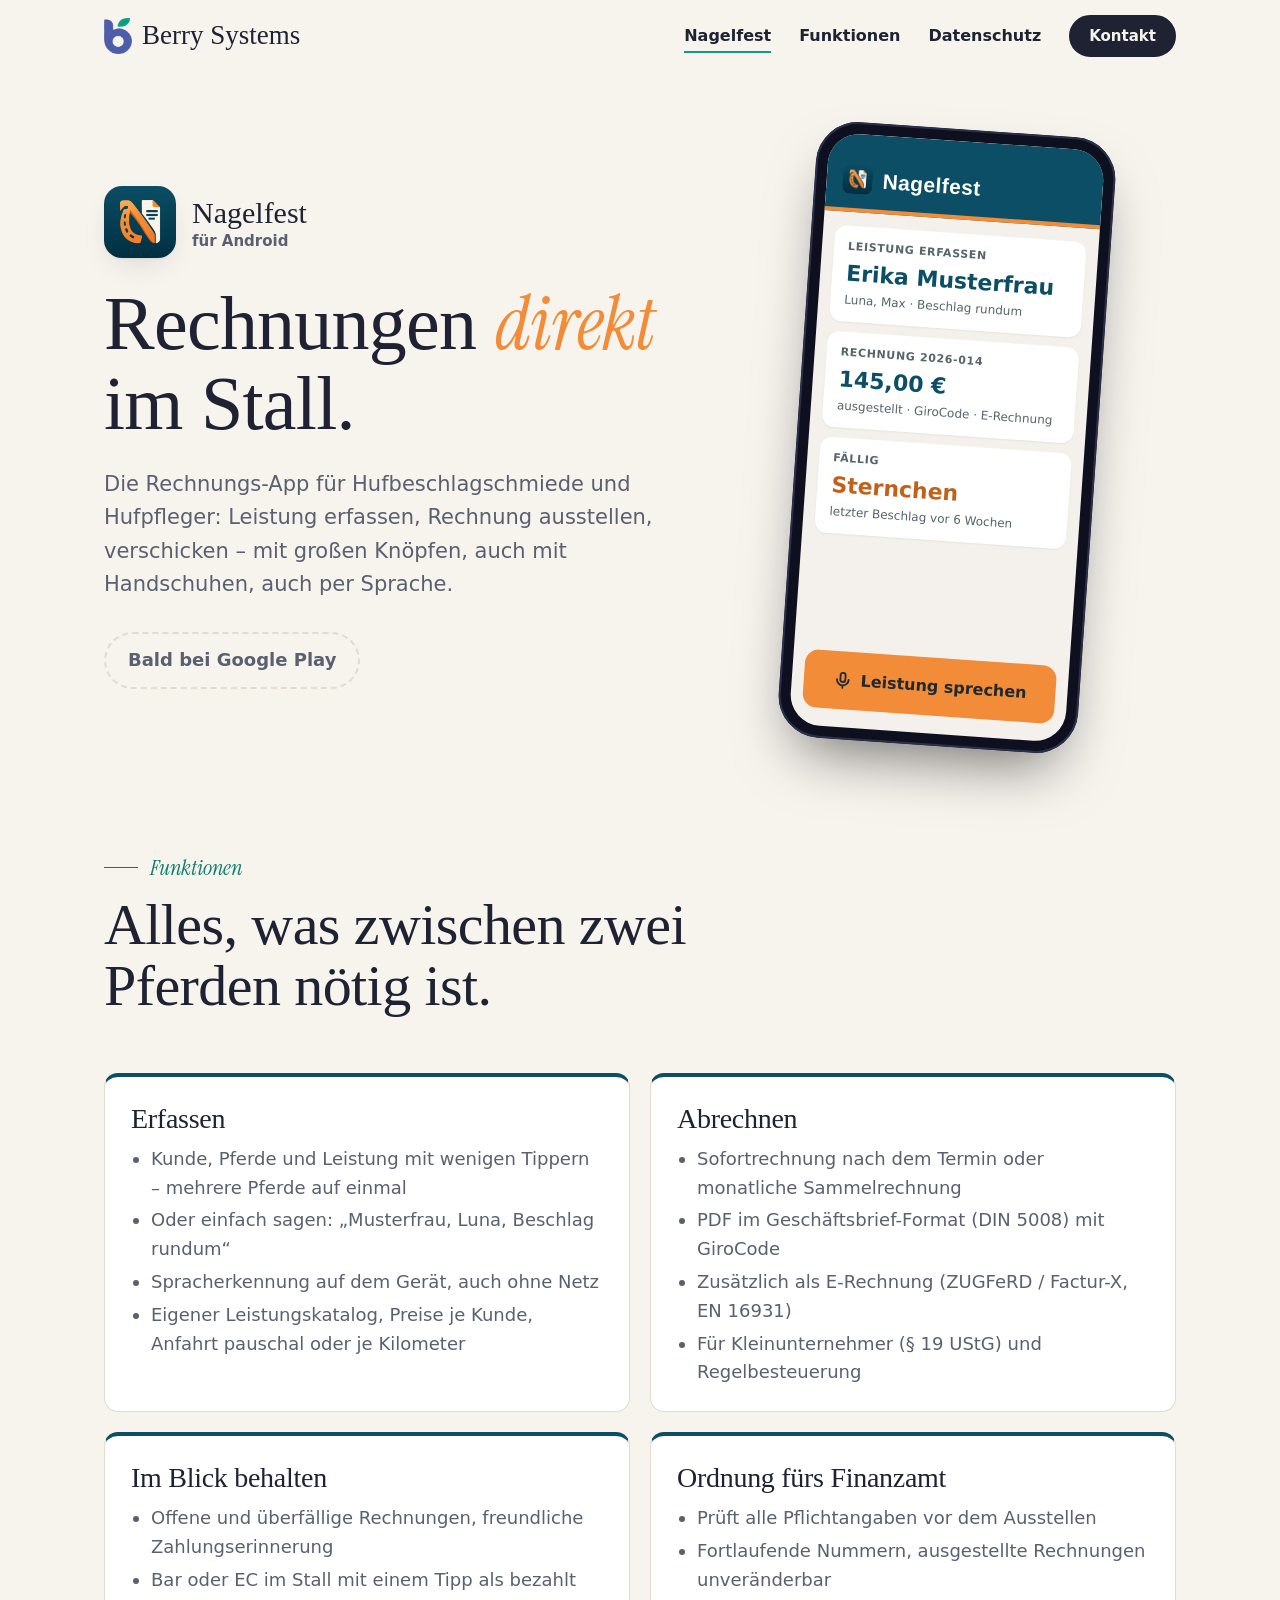
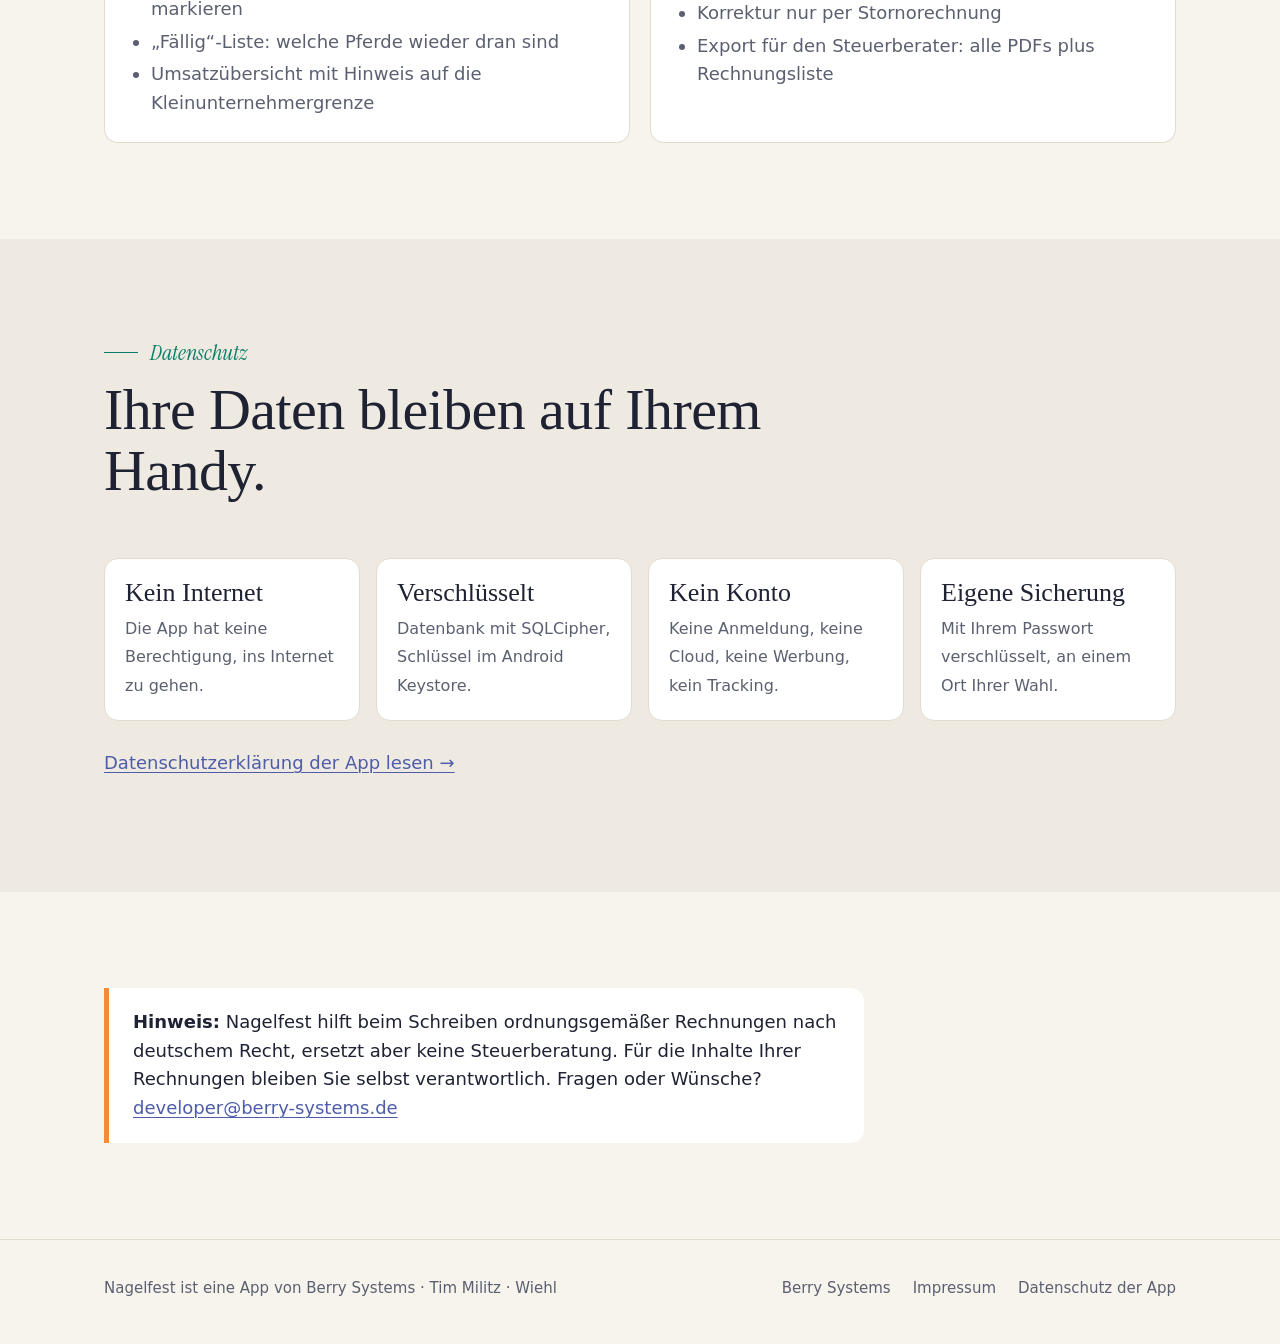
==== nagelfest/index.html @ e69ca5c5 "Webauftritt Berry Systems mit Nagelfest-Seite, Impressum und Datenschutz Co-Authored-By: Claude Opus" ====
<!doctype html>
<html lang="de" class="no-js">
<head>
<meta charset="utf-8">
<meta name="viewport" content="width=device-width, initial-scale=1">
<title>Nagelfest – Rechnungen für Hufschmiede</title>
<meta name="description" content="Nagelfest: Rechnungs-App für Hufbeschlagschmiede und Hufpfleger. Leistung im Stall erfassen, Rechnung nach DIN 5008 mit GiroCode und E-Rechnung ausstellen. Offline, verschlüsselt, ohne Konto.">
<link rel="icon" href="../img/nagelfest-icon.png">
<link rel="stylesheet" href="../css/site.css">
<style>
  /* Nagelfest-Farben (aus dem App-Design) */
  .nf { --nf-petrol: #0B4E65; --nf-orange: #F28C38; }
  .nf-hero { padding: 56px 0 80px; }
  .nf-hero .wrap { display: grid; grid-template-columns: 1.1fr .9fr; gap: 56px; align-items: center; }
  .nf-hero .app { display: flex; align-items: center; gap: 16px; margin-bottom: 26px; }
  .nf-hero .app img { width: 72px; height: 72px; border-radius: 18px; box-shadow: var(--shadow); }
  .nf-hero .app span { font: 600 15px var(--sans); color: var(--muted); line-height: 1.3; }
  .nf-hero .app b { display: block; font-family: var(--serif); font-weight: 400; font-size: 30px; color: var(--ink); }
  .nf-hero h1 { font-size: clamp(44px, 6.4vw, 76px); }
  .nf-hero h1 em { color: var(--nf-orange); }
  .nf-hero .lead { font-size: 21px; color: var(--muted); margin: 24px 0 30px; max-width: 32em; }
  .soon { display: inline-flex; align-items: center; gap: 10px; border: 2px dashed var(--line); border-radius: 999px; padding: 12px 22px; font-weight: 600; color: var(--muted); }
  @media (max-width: 900px) { .nf-hero .wrap { grid-template-columns: 1fr; } }
  .feat { display: grid; grid-template-columns: repeat(2, 1fr); gap: 20px; }
  @media (max-width: 760px) { .feat { grid-template-columns: 1fr; } }
  .feat article { background: var(--card); border: 1px solid var(--line); border-radius: var(--radius); padding: 26px 26px 20px; border-top: 4px solid var(--nf-petrol); }
  @media (prefers-color-scheme: dark) { .feat article { border-top-color: #4FA3C0; } }
  .feat h3 { margin-bottom: 10px; }
  .feat ul { margin: 0; padding-left: 20px; color: var(--muted); }
  .feat li { margin: 4px 0; }
  .privacy { background: var(--paper-2); }
  .privacy .grid { display: grid; grid-template-columns: repeat(4, 1fr); gap: 16px; }
  @media (max-width: 900px) { .privacy .grid { grid-template-columns: 1fr 1fr; } }
  @media (max-width: 480px) { .privacy .grid { grid-template-columns: 1fr; } }
  .privacy .grid div { background: var(--card); border-radius: 14px; padding: 20px; border: 1px solid var(--line); }
  .privacy b { display: block; font-family: var(--serif); font-weight: 400; font-size: 26px; line-height: 1.1; margin-bottom: 6px; }
  .privacy span { color: var(--muted); font-size: 16px; }
  .note-box { border-left: 5px solid var(--nf-orange); background: var(--card); border-radius: 0 var(--radius) var(--radius) 0; padding: 20px 24px; max-width: 760px; }
</style>
<script>document.documentElement.classList.remove("no-js")</script>
</head>
<body class="nf">
<header class="site-head">
  <div class="wrap">
    <a class="brand" href="../" aria-label="Berry Systems – Startseite"><img src="../img/berry-b-180.png" alt="" width="28" height="36"><span>Berry Systems</span></a>
    <button class="menu-toggle" aria-expanded="false" aria-controls="menu" aria-label="Menü öffnen"><svg viewBox="0 0 24 24" fill="none" stroke="currentColor" stroke-width="2" stroke-linecap="round"><path d="M4 7h16M4 12h16M4 17h10"/></svg></button>
    <nav class="menu" id="menu">
      <a href="./" aria-current="page">Nagelfest</a><a href="#funktionen">Funktionen</a><a href="datenschutz.html">Datenschutz</a><a class="btn small" href="../#kontakt">Kontakt</a>
    </nav>
  </div>
</header>

<main>
  <section class="nf-hero">
    <div class="wrap">
      <div>
        <div class="app reveal"><img src="../img/nagelfest-icon.png" alt="Nagelfest-Symbol"><span><b>Nagelfest</b>für Android</span></div>
        <h1 class="reveal d1">Rechnungen <em>direkt</em> im Stall.</h1>
        <p class="lead reveal d2">Die Rechnungs-App für Hufbeschlagschmiede und Hufpfleger: Leistung erfassen, Rechnung
          ausstellen, verschicken – mit großen Knöpfen, auch mit Handschuhen, auch per Sprache.</p>
        <div class="reveal d3"><span class="soon">Bald bei Google Play</span></div>
      </div>
      <div class="reveal d2" aria-hidden="true">
        <div class="phone">
          <div class="screen">
            <div class="appbar"><img src="../img/nagelfest-icon.png" alt=""><b>Nagelfest</b></div>
            <div class="tiles">
              <div class="tile"><div class="lbl">Leistung erfassen</div><div class="val">Erika Musterfrau</div><div class="sub">Luna, Max · Beschlag rundum</div></div>
              <div class="tile"><div class="lbl">Rechnung 2026-014</div><div class="val">145,00 €</div><div class="sub">ausgestellt · GiroCode · E-Rechnung</div></div>
              <div class="tile warn"><div class="lbl">Fällig</div><div class="val">Sternchen</div><div class="sub">letzter Beschlag vor 6 Wochen</div></div>
            </div>
            <div class="big"><svg viewBox="0 0 24 24"><rect x="9" y="3" width="6" height="11" rx="3"/><path d="M5 11a7 7 0 0 0 14 0M12 18v3"/></svg>Leistung sprechen</div>
          </div>
        </div>
      </div>
    </div>
  </section>

  <section id="funktionen" style="padding-top:24px">
    <div class="wrap">
      <div class="section-head reveal">
        <div class="kicker">Funktionen</div>
        <h2>Alles, was zwischen zwei Pferden nötig ist.</h2>
      </div>
      <div class="feat">
        <article class="reveal"><h3>Erfassen</h3><ul>
          <li>Kunde, Pferde und Leistung mit wenigen Tippern – mehrere Pferde auf einmal</li>
          <li>Oder einfach sagen: „Musterfrau, Luna, Beschlag rundum“</li>
          <li>Spracherkennung auf dem Gerät, auch ohne Netz</li>
          <li>Eigener Leistungskatalog, Preise je Kunde, Anfahrt pauschal oder je Kilometer</li>
        </ul></article>
        <article class="reveal d1"><h3>Abrechnen</h3><ul>
          <li>Sofortrechnung nach dem Termin oder monatliche Sammelrechnung</li>
          <li>PDF im Geschäftsbrief-Format (DIN 5008) mit GiroCode</li>
          <li>Zusätzlich als E-Rechnung (ZUGFeRD / Factur-X, EN 16931)</li>
          <li>Für Kleinunternehmer (§ 19 UStG) und Regelbesteuerung</li>
        </ul></article>
        <article class="reveal"><h3>Im Blick behalten</h3><ul>
          <li>Offene und überfällige Rechnungen, freundliche Zahlungserinnerung</li>
          <li>Bar oder EC im Stall mit einem Tipp als bezahlt markieren</li>
          <li>„Fällig“-Liste: welche Pferde wieder dran sind</li>
          <li>Umsatzübersicht mit Hinweis auf die Kleinunternehmergrenze</li>
        </ul></article>
        <article class="reveal d1"><h3>Ordnung fürs Finanzamt</h3><ul>
          <li>Prüft alle Pflichtangaben vor dem Ausstellen</li>
          <li>Fortlaufende Nummern, ausgestellte Rechnungen unveränderbar</li>
          <li>Korrektur nur per Stornorechnung</li>
          <li>Export für den Steuerberater: alle PDFs plus Rechnungsliste</li>
        </ul></article>
      </div>
    </div>
  </section>

  <section class="privacy">
    <div class="wrap">
      <div class="section-head reveal">
        <div class="kicker">Datenschutz</div>
        <h2>Ihre Daten bleiben auf Ihrem Handy.</h2>
      </div>
      <div class="grid">
        <div class="reveal"><b>Kein Internet</b><span>Die App hat keine Berechtigung, ins Internet zu gehen.</span></div>
        <div class="reveal d1"><b>Verschlüsselt</b><span>Datenbank mit SQLCipher, Schlüssel im Android Keystore.</span></div>
        <div class="reveal d2"><b>Kein Konto</b><span>Keine Anmeldung, keine Cloud, keine Werbung, kein Tracking.</span></div>
        <div class="reveal d3"><b>Eigene Sicherung</b><span>Mit Ihrem Passwort verschlüsselt, an einem Ort Ihrer Wahl.</span></div>
      </div>
      <p style="margin-top:28px" class="reveal"><a href="datenschutz.html">Datenschutzerklärung der App lesen →</a></p>
    </div>
  </section>

  <section>
    <div class="wrap">
      <div class="note-box reveal">
        <strong>Hinweis:</strong> Nagelfest hilft beim Schreiben ordnungsgemäßer Rechnungen nach deutschem Recht, ersetzt
        aber keine Steuerberatung. Für die Inhalte Ihrer Rechnungen bleiben Sie selbst verantwortlich.
        Fragen oder Wünsche? <a href="mailto:developer@berry-systems.de?subject=Nagelfest">developer@berry-systems.de</a>
      </div>
    </div>
  </section>
</main>

<footer class="site-foot">
  <div class="wrap">
    <span>Nagelfest ist eine App von Berry Systems · Tim Militz · Wiehl</span>
    <nav><a href="../">Berry Systems</a><a href="../impressum.html">Impressum</a><a href="datenschutz.html">Datenschutz der App</a></nav>
  </div>
</footer>
<script src="../js/site.js"></script>
</body>
</html>
---- css/site.css ----
/* Berry Systems – Webauftritt. Alles lokal: keine externen Schriften, Skripte oder Tracker.
   Schriften: Instrument Serif und Barlow, beide SIL Open Font License 1.1 (fonts/*OFL.txt). */

@font-face { font-family: "Instrument Serif"; src: url("../fonts/is-InstrumentSerif-Regular.ttf") format("truetype"); font-weight: 400; font-style: normal; font-display: swap; }
@font-face { font-family: "Instrument Serif"; src: url("../fonts/is-InstrumentSerif-Italic.ttf") format("truetype"); font-weight: 400; font-style: italic; font-display: swap; }
@font-face { font-family: "Barlow"; src: url("../fonts/barlow_regular.ttf") format("truetype"); font-weight: 400; font-display: swap; }
@font-face { font-family: "Barlow"; src: url("../fonts/barlow_semibold.ttf") format("truetype"); font-weight: 600; font-display: swap; }

:root {
  --paper: #F7F4EE;
  --paper-2: #EFEAE1;
  --card: #FFFFFF;
  --ink: #1E2233;
  --muted: #5B6070;
  --line: #E2DBCE;
  --berry: #4D5DAA;
  --berry-deep: #36428A;
  --berry-soft: #E6E8F5;
  --leaf: #0C9D82;
  --leaf-ink: #0A7D68;
  --on-berry: #FFFFFF;
  --shadow: 0 1px 2px rgba(30, 34, 51, .06), 0 12px 32px -12px rgba(30, 34, 51, .18);
  --radius: 14px;
  --serif: "Instrument Serif", Georgia, "Times New Roman", serif;
  --sans: "Barlow", system-ui, -apple-system, "Segoe UI", sans-serif;
  color-scheme: light;
}
@media (prefers-color-scheme: dark) {
  :root {
    --paper: #14161F;
    --paper-2: #191C27;
    --card: #1E2130;
    --ink: #ECE9E2;
    --muted: #A3A7B5;
    --line: #2D3142;
    --berry: #8E9BE0;
    --berry-deep: #2E3878;
    --berry-soft: #262B45;
    --leaf: #3CC9A9;
    --leaf-ink: #3CC9A9;
    --on-berry: #FFFFFF;
    --shadow: 0 1px 2px rgba(0, 0, 0, .3), 0 16px 36px -14px rgba(0, 0, 0, .6);
    color-scheme: dark;
  }
}

*, *::before, *::after { box-sizing: border-box; }
html { -webkit-text-size-adjust: 100%; scroll-behavior: smooth; scroll-padding-top: 84px; }
body {
  margin: 0;
  background: var(--paper);
  color: var(--ink);
  font: 400 18px/1.6 var(--sans);
  overflow-x: hidden;
}
img { max-width: 100%; height: auto; display: block; }
a { color: var(--berry); text-underline-offset: 3px; text-decoration-thickness: 1px; }
a:hover { color: var(--leaf-ink); }
:focus-visible { outline: 3px solid var(--leaf); outline-offset: 3px; border-radius: 4px; }
::selection { background: var(--leaf); color: #fff; }

.wrap { width: 100%; max-width: 1120px; margin: 0 auto; padding: 0 24px; }
@media (max-width: 600px) { .wrap { padding: 0 16px; } }

h1, h2, h3 { font-family: var(--serif); font-weight: 400; line-height: 1.05; letter-spacing: -.01em; margin: 0; }
h1 { font-size: clamp(46px, 7.4vw, 88px); }
h2 { font-size: clamp(36px, 4.8vw, 58px); }
h3 { font-size: 28px; line-height: 1.15; }
em, .it { font-family: var(--serif); font-style: italic; font-weight: 400; }
p { margin: 0 0 1em; }

/* ---------- Kopfzeile ---------- */
.site-head {
  position: sticky; top: 0; z-index: 20;
  background: color-mix(in srgb, var(--paper) 86%, transparent);
  backdrop-filter: saturate(1.4) blur(10px);
  -webkit-backdrop-filter: saturate(1.4) blur(10px);
  border-bottom: 1px solid transparent;
  transition: border-color .3s, background .3s;
}
.site-head.scrolled { border-bottom-color: var(--line); }
.site-head .wrap { display: flex; align-items: center; gap: 24px; height: 72px; }
.brand { display: flex; align-items: center; gap: 10px; text-decoration: none; color: var(--ink); }
.brand img { width: 28px; height: auto; }
.brand .leaf-sway { transform-origin: 60% 30%; }
.brand span { font-family: var(--serif); font-size: 27px; line-height: 1; }
.brand:hover { color: var(--ink); }
.brand:hover img { animation: nod .7s ease; }
@keyframes nod { 30% { transform: rotate(-7deg); } 65% { transform: rotate(4deg); } }

.menu { margin-left: auto; display: flex; align-items: center; gap: 28px; }
.menu a { color: var(--ink); text-decoration: none; font-weight: 600; font-size: 16px; position: relative; }
.menu a:not(.btn)::after {
  content: ""; position: absolute; left: 0; right: 0; bottom: -4px; height: 2px;
  background: var(--leaf); transform: scaleX(0); transform-origin: left; transition: transform .25s ease;
}
.menu a:not(.btn):hover::after, .menu a[aria-current="page"]::after { transform: scaleX(1); }
.menu a.btn { color: var(--paper); }
.menu a.btn:hover { color: #fff; }
.menu-toggle { display: none; margin-left: auto; background: none; border: 0; color: var(--ink); width: 48px; height: 48px; cursor: pointer; }
.menu-toggle svg { width: 28px; height: 28px; }
@media (max-width: 860px) {
  .menu-toggle { display: grid; place-items: center; }
  .menu {
    position: fixed; inset: 72px 0 auto 0; flex-direction: column; align-items: stretch; gap: 0;
    background: var(--paper); border-bottom: 1px solid var(--line); padding: 8px 16px 20px;
    transform: translateY(-12px); opacity: 0; pointer-events: none; transition: opacity .2s, transform .2s;
  }
  .menu.open { transform: none; opacity: 1; pointer-events: auto; }
  .menu a { padding: 14px 4px; font-size: 19px; border-bottom: 1px solid var(--line); }
  .menu a.btn { margin-top: 14px; text-align: center; border-bottom: 0; }
  .menu a:not(.btn)::after { display: none; }
}

/* ---------- Knöpfe ---------- */
.btn {
  display: inline-flex; align-items: center; justify-content: center; gap: 10px;
  min-height: 52px; padding: 0 24px; border-radius: 999px;
  background: var(--ink); color: var(--paper); text-decoration: none; font-weight: 600; font-size: 17px;
  border: 2px solid var(--ink);
  transition: transform .15s ease, background .2s, color .2s, border-color .2s;
}
.btn:hover { background: var(--leaf); border-color: var(--leaf); color: #fff; transform: translateY(-2px); }
.btn:active { transform: translateY(0); }
.btn.ghost { background: transparent; color: var(--ink); }
.btn.ghost:hover { background: var(--ink); color: var(--paper); border-color: var(--ink); }
.btn.small { min-height: 42px; padding: 0 18px; font-size: 15px; }
.btn .arrow { transition: transform .2s ease; }
.btn:hover .arrow { transform: translateX(4px); }

/* ---------- Hero ---------- */
.hero { padding: 64px 0 96px; position: relative; }
.hero .wrap { display: grid; grid-template-columns: 1.15fr .85fr; gap: 56px; align-items: center; }
.hero h1 .scribble { position: relative; display: inline-block; white-space: nowrap; }
.hero h1 .scribble svg { position: absolute; left: -2%; bottom: -.12em; width: 104%; height: .3em; overflow: visible; }
.hero h1 .scribble path { fill: none; stroke: var(--leaf); stroke-width: 5; stroke-linecap: round; stroke-dasharray: 420; stroke-dashoffset: 420; animation: draw 1.1s .5s cubic-bezier(.6, .1, .3, 1) forwards; }
@keyframes draw { to { stroke-dashoffset: 0; } }
.hero .lead { font-size: 21px; color: var(--muted); max-width: 34em; margin: 28px 0 34px; }
.hero .actions { display: flex; flex-wrap: wrap; gap: 14px; }
.hero .where { margin-top: 30px; font-size: 15px; color: var(--muted); display: flex; align-items: center; gap: 10px; }
.hero .where .dot { width: 9px; height: 9px; border-radius: 50%; background: var(--leaf); box-shadow: 0 0 0 0 var(--leaf); animation: pulse 2.6s infinite; }
@keyframes pulse { 0% { box-shadow: 0 0 0 0 color-mix(in srgb, var(--leaf) 55%, transparent); } 70% { box-shadow: 0 0 0 10px transparent; } 100% { box-shadow: 0 0 0 0 transparent; } }
@media (max-width: 900px) {
  .hero { padding: 36px 0 64px; }
  .hero .wrap { grid-template-columns: 1fr; gap: 48px; }
}

/* Beispielrechnung (Animation im Hero) */
.paper-stack { position: relative; justify-self: center; width: min(400px, 100%); }
.paper-stack::before {
  content: ""; position: absolute; inset: 14px -10px -14px 10px; border-radius: 6px;
  background: var(--berry-soft); transform: rotate(3deg); z-index: 0;
}
.invoice {
  position: relative; z-index: 1;
  background: var(--card); border-radius: 6px; box-shadow: var(--shadow);
  padding: 26px 26px 22px; font-size: 14.5px; line-height: 1.45;
  transform: rotate(-1.2deg);
  transition: transform .4s cubic-bezier(.2, .8, .2, 1);
}
.paper-stack:hover .invoice { transform: rotate(0deg) translateY(-4px); }
.invoice .top { display: flex; justify-content: space-between; align-items: flex-start; gap: 12px; margin-bottom: 18px; }
.invoice .from { font-size: 11.5px; color: var(--muted); letter-spacing: .02em; }
.invoice .title { font-family: var(--serif); font-size: 26px; line-height: 1; }
.invoice .no { font-size: 12.5px; color: var(--muted); margin-top: 4px; font-variant-numeric: tabular-nums; }
.invoice .to { font-size: 13px; margin-bottom: 16px; color: var(--muted); }
.invoice .to strong { color: var(--ink); font-weight: 600; }
.invoice .row { display: grid; grid-template-columns: 1fr auto; gap: 12px; padding: 9px 0; border-top: 1px dashed var(--line); font-variant-numeric: tabular-nums; }
.invoice .row small { display: block; color: var(--muted); font-size: 12px; }
.invoice .sum { display: grid; grid-template-columns: 1fr auto; padding: 12px 0 4px; border-top: 2px solid var(--ink); font-weight: 600; font-size: 17px; font-variant-numeric: tabular-nums; }
.invoice .note { font-size: 11.5px; color: var(--muted); margin-top: 10px; }
.invoice .qr { flex: none; width: 58px; height: 58px; margin-top: 30px; opacity: 0; transform: scale(.85); transition: opacity .5s, transform .5s; }
.invoice.qr-on .qr { transform: none; }
.invoice.qr-on .qr { opacity: 1; }
.invoice .qr rect { fill: var(--ink); }
.stamp {
  position: absolute; right: 18px; bottom: -14px; z-index: 2;
  border: 3px solid var(--leaf); color: var(--leaf); border-radius: 8px;
  padding: 6px 12px 4px; font-family: var(--serif); font-size: 24px; line-height: 1; letter-spacing: .02em;
  background: color-mix(in srgb, var(--card) 80%, transparent);
  transform: rotate(-11deg) scale(1.8); opacity: 0;
}
.stamp.on { animation: stamp .45s cubic-bezier(.3, 1.6, .5, 1) forwards; }
@keyframes stamp { to { transform: rotate(-11deg) scale(1); opacity: 1; } }
.invoice .row.pending { opacity: 0; transform: translateY(6px); }
.invoice .row { transition: opacity .35s ease, transform .35s ease; }
.replay { position: absolute; left: 0; bottom: -46px; background: none; border: 0; color: var(--muted); font: 600 14px var(--sans); cursor: pointer; display: flex; gap: 6px; align-items: center; padding: 8px 0; }
.replay:hover { color: var(--leaf-ink); }
.margin-note {
  position: absolute; right: 8px; top: -64px; width: 230px; text-align: right; transform: rotate(-3deg);
  font-family: var(--serif); font-style: italic; font-size: 19px; line-height: 1.15; color: var(--muted);
}
.margin-note svg { width: 60px; height: 34px; margin: 2px 40px 0 auto; display: block; stroke: var(--muted); fill: none; stroke-width: 1.6; stroke-linecap: round; }
@media (max-width: 900px) { .margin-note { display: none; } }

/* ---------- Abschnitte ---------- */
section { padding: 96px 0; }
@media (max-width: 700px) { section { padding: 68px 0; } }
.kicker { font-family: var(--serif); font-style: italic; font-size: 22px; color: var(--leaf-ink); margin-bottom: 10px; display: flex; align-items: center; gap: 12px; }
.kicker::before { content: ""; width: 34px; height: 1.5px; background: currentColor; }
.section-head { max-width: 760px; margin-bottom: 56px; }
.section-head p { color: var(--muted); font-size: 20px; margin-top: 18px; }

/* Leistungen */
.services { display: grid; grid-template-columns: repeat(3, 1fr); gap: 22px; }
@media (max-width: 960px) { .services { grid-template-columns: 1fr; } }
.service {
  background: var(--card); border: 1px solid var(--line); border-radius: var(--radius); padding: 30px 28px 26px;
  transition: transform .3s cubic-bezier(.2, .8, .2, 1), box-shadow .3s, border-color .3s;
  display: flex; flex-direction: column;
}
.service:hover { transform: translateY(-5px); box-shadow: var(--shadow); border-color: transparent; }
.service .ico { width: 54px; height: 54px; margin-bottom: 22px; }
.service .ico path, .service .ico rect, .service .ico circle, .service .ico line { fill: none; stroke: var(--berry); stroke-width: 2; stroke-linecap: round; stroke-linejoin: round; }
.service .ico .accent { stroke: var(--leaf); }
.service h3 { margin-bottom: 12px; }
.service p { color: var(--muted); }
.service ul { list-style: none; padding: 0; margin: auto 0 0; border-top: 1px solid var(--line); padding-top: 16px; font-size: 16px; }
.service li { padding: 5px 0 5px 22px; position: relative; }
.service li::before { content: ""; position: absolute; left: 2px; top: 15px; width: 10px; height: 2px; background: var(--leaf); }
.service .for { font-size: 13px; text-transform: uppercase; letter-spacing: .08em; color: var(--muted); font-weight: 600; margin-bottom: 4px; }

/* Referenz Nagelfest */
.reference { background: var(--berry-deep); color: #fff; border-radius: 28px; margin: 0 16px; overflow: hidden; position: relative; }
@media (prefers-color-scheme: dark) { .reference { background: #232A55; } }
.reference .wrap { display: grid; grid-template-columns: 1fr 1fr; gap: 64px; align-items: center; }
@media (max-width: 900px) { .reference .wrap { grid-template-columns: 1fr; gap: 40px; } .reference { margin: 0 8px; border-radius: 20px; } }
.reference .kicker { color: #9FE5D4; }
.reference h2 { color: #fff; margin-bottom: 18px; }
.reference p { color: #D5D9F0; font-size: 19px; }
.reference a.btn { background: #fff; color: var(--berry-deep); border-color: #fff; }
.reference a.btn:hover { background: #9FE5D4; border-color: #9FE5D4; color: #11173A; }
.facts { list-style: none; padding: 0; margin: 28px 0 32px; display: grid; gap: 2px; }
.facts li { display: grid; grid-template-columns: 28px 1fr; gap: 10px; padding: 9px 0; border-bottom: 1px solid rgba(255, 255, 255, .14); color: #EEF0FA; }
.facts li svg { width: 20px; height: 20px; margin-top: 3px; stroke: #9FE5D4; fill: none; stroke-width: 2.2; stroke-linecap: round; stroke-linejoin: round; }
.numbers { display: grid; grid-template-columns: repeat(3, 1fr); gap: 14px; }
.numbers div { background: rgba(255, 255, 255, .07); border-radius: 14px; padding: 18px 16px 14px; }
.numbers b { display: block; font-family: var(--serif); font-weight: 400; font-size: 48px; line-height: 1; color: #fff; font-variant-numeric: tabular-nums; }
.numbers span { font-size: 14px; color: #C9CEEA; line-height: 1.35; display: block; margin-top: 8px; }
@media (max-width: 480px) { .numbers { grid-template-columns: 1fr 1fr; } .numbers div:last-child { grid-column: span 2; } }

/* Handyrahmen (neutral) */
.phone {
  width: min(300px, 78vw); aspect-ratio: 9 / 18.5; margin: 0 auto; border-radius: 42px; padding: 12px;
  background: #0E1020; box-shadow: 0 30px 60px -20px rgba(0, 0, 0, .55), inset 0 0 0 2px #2A2F4A;
  transform: rotate(4deg); transition: transform .5s cubic-bezier(.2, .8, .2, 1);
}
.reference:hover .phone { transform: rotate(1deg) translateY(-6px); }
.phone .screen { width: 100%; height: 100%; border-radius: 31px; overflow: hidden; background: #F4F1EC; color: #1D2A30; display: flex; flex-direction: column; font-size: 13px; }
.phone .appbar { background: #0B4E65; color: #fff; padding: 30px 16px 14px; display: flex; align-items: center; gap: 10px; border-bottom: 4px solid #F28C38; }
.phone .appbar img { width: 30px; height: 30px; border-radius: 8px; }
.phone .appbar b { font: 700 21px/1 "Barlow", sans-serif; letter-spacing: .02em; }
.phone .tiles { padding: 14px 12px; display: grid; gap: 10px; }
.phone .tile { background: #fff; border-radius: 12px; padding: 12px 14px; box-shadow: 0 1px 2px rgba(0, 0, 0, .06); }
.phone .tile .lbl { font-size: 11px; text-transform: uppercase; letter-spacing: .06em; color: #55656C; font-weight: 600; }
.phone .tile .val { font-size: 22px; font-weight: 600; color: #0B4E65; font-variant-numeric: tabular-nums; }
.phone .tile.warn .val { color: #C2611A; }
.phone .tile .sub { color: #55656C; font-size: 12px; }
.phone .big { margin: auto 12px 18px; background: #F28C38; color: #1D2A30; border-radius: 14px; text-align: center; font-weight: 600; font-size: 16px; padding: 16px; display: flex; align-items: center; justify-content: center; gap: 8px; }
.phone .big svg { width: 20px; height: 20px; stroke: currentColor; fill: none; stroke-width: 2.2; stroke-linecap: round; }

/* Arbeitsweise */
.steps { position: relative; display: grid; gap: 0; max-width: 820px; }
.steps .line { position: absolute; left: 27px; top: 10px; bottom: 10px; width: 2px; background: var(--line); }
.steps .line i { position: absolute; inset: 0 0 auto 0; height: 0; background: var(--leaf); transition: height .1s linear; }
.step { display: grid; grid-template-columns: 56px 1fr; gap: 26px; padding: 0 0 46px; position: relative; }
.step:last-child { padding-bottom: 0; }
.step .num {
  width: 56px; height: 56px; border-radius: 50%; display: grid; place-items: center;
  background: var(--paper); border: 2px solid var(--line); font-family: var(--serif); font-size: 26px; color: var(--muted);
  transition: border-color .4s, color .4s, background .4s; position: relative; z-index: 1;
}
.step.lit .num { border-color: var(--leaf); color: var(--leaf-ink); background: var(--card); }
.step h3 { margin: 10px 0 8px; }
.step p { color: var(--muted); max-width: 36em; margin: 0; }

/* Über mich */
.about { background: var(--paper-2); }
.about .wrap { display: grid; grid-template-columns: .8fr 1.2fr; gap: 64px; align-items: start; }
@media (max-width: 900px) { .about .wrap { grid-template-columns: 1fr; gap: 28px; } }
.about .story p { font-size: 20px; }
.about .story p:first-of-type::first-letter { font-family: var(--serif); float: left; font-size: 78px; line-height: .8; padding: 8px 10px 0 0; color: var(--berry); }
.signature { font-family: var(--serif); font-style: italic; font-size: 34px; color: var(--berry); margin-top: 6px; }
.values { list-style: none; padding: 0; margin: 34px 0 0; display: grid; grid-template-columns: 1fr 1fr; gap: 14px; }
@media (max-width: 560px) { .values { grid-template-columns: 1fr; } }
.values li { background: var(--card); border-radius: 12px; padding: 16px 18px; border: 1px solid var(--line); }
.values b { display: block; font-weight: 600; margin-bottom: 2px; }
.values span { color: var(--muted); font-size: 16px; }

/* Kontakt */
.contact { text-align: left; }
.contact h2 { max-width: 13em; }
.contact .ways { display: grid; grid-template-columns: 1fr 1fr; gap: 18px; margin-top: 44px; max-width: 900px; }
@media (max-width: 720px) { .contact .ways { grid-template-columns: 1fr; } }
.way {
  display: block; background: var(--card); border: 1px solid var(--line); border-radius: var(--radius);
  padding: 24px 26px; text-decoration: none; color: var(--ink); transition: transform .25s, box-shadow .25s, border-color .25s;
}
.way:hover { transform: translateY(-4px); box-shadow: var(--shadow); border-color: transparent; color: var(--ink); }
.way small { display: block; color: var(--muted); font-size: 15px; margin-bottom: 6px; }
.way strong { font-family: var(--serif); font-weight: 400; font-size: clamp(24px, 3.2vw, 32px); line-height: 1.1; word-break: break-word; }
.way .go { float: right; color: var(--leaf-ink); transition: transform .2s; }
.way:hover .go { transform: translateX(5px); }
.contact .fine { margin-top: 26px; color: var(--muted); font-size: 16px; max-width: 40em; }

/* Fußzeile */
.site-foot { border-top: 1px solid var(--line); padding: 36px 0 44px; color: var(--muted); font-size: 15px; }
.site-foot .wrap { display: flex; flex-wrap: wrap; gap: 18px 32px; align-items: center; }
.site-foot nav { display: flex; flex-wrap: wrap; gap: 8px 22px; margin-left: auto; }
.site-foot a { color: var(--muted); text-decoration: none; }
.site-foot a:hover { color: var(--ink); text-decoration: underline; }

/* Textseiten (Impressum, Datenschutz) */
.doc { padding: 56px 0 80px; }
.doc .wrap { max-width: 800px; }
.doc h1 { font-size: clamp(44px, 6vw, 64px); margin-bottom: 10px; }
.doc h2 { font-size: 30px; margin: 40px 0 10px; }
.doc .lead { color: var(--muted); font-size: 20px; }
.doc address { font-style: normal; }
.doc .card { background: var(--card); border: 1px solid var(--line); border-radius: var(--radius); padding: 18px 22px; margin: 18px 0; }
.doc .card ul { margin: 0; padding-left: 20px; }
.doc table { width: 100%; border-collapse: collapse; font-size: 16px; }
.doc th, .doc td { text-align: left; vertical-align: top; padding: 9px 8px; border-bottom: 1px solid var(--line); }
.doc .table-scroll { overflow-x: auto; }

/* ---------- Einblenden beim Scrollen ---------- */
.reveal { opacity: 0; transform: translateY(22px); transition: opacity .7s ease, transform .7s cubic-bezier(.2, .8, .2, 1); }
.reveal.in { opacity: 1; transform: none; }
.reveal.d1 { transition-delay: .08s; } .reveal.d2 { transition-delay: .16s; } .reveal.d3 { transition-delay: .24s; }
.no-js .reveal { opacity: 1; transform: none; }

@media (prefers-reduced-motion: reduce) {
  *, *::before, *::after { animation-duration: .001ms !important; animation-iteration-count: 1 !important; transition-duration: .001ms !important; scroll-behavior: auto !important; }
  .reveal { opacity: 1; transform: none; }
  .hero h1 .scribble path { stroke-dashoffset: 0; }
}
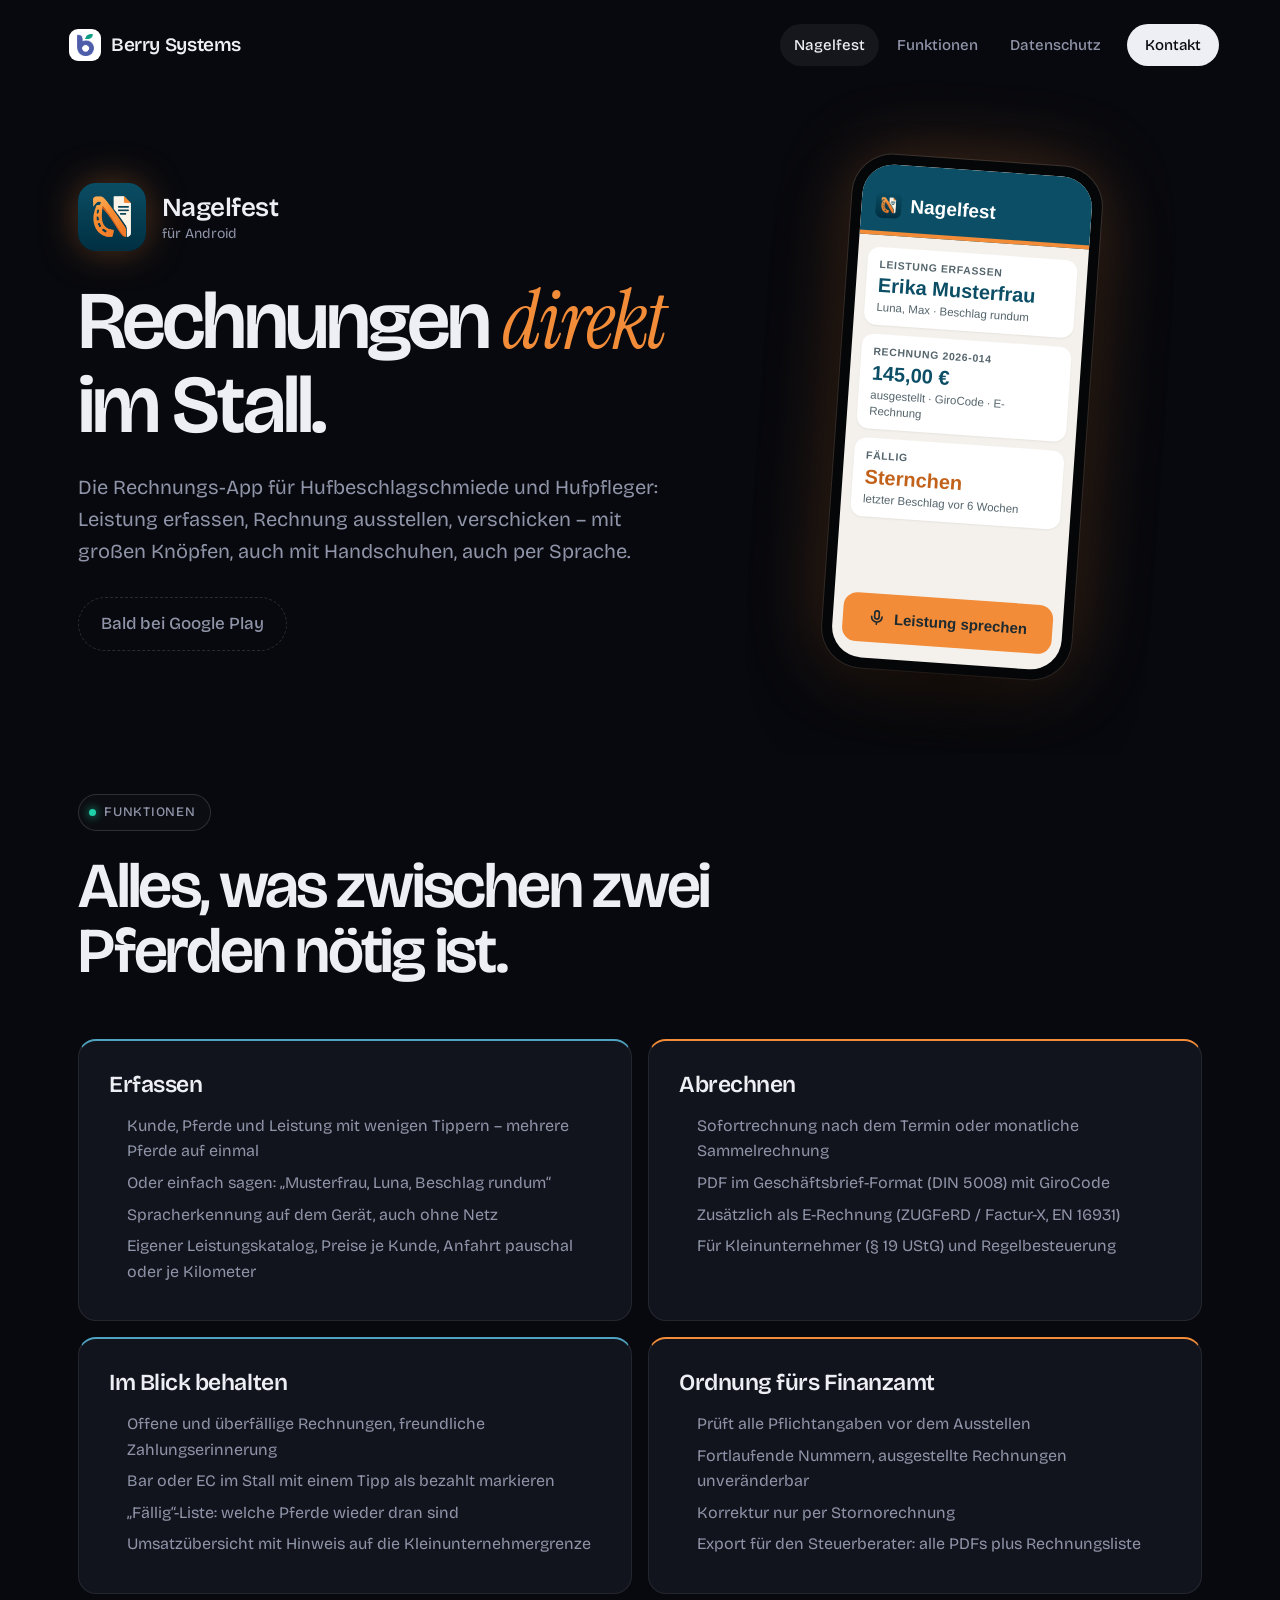
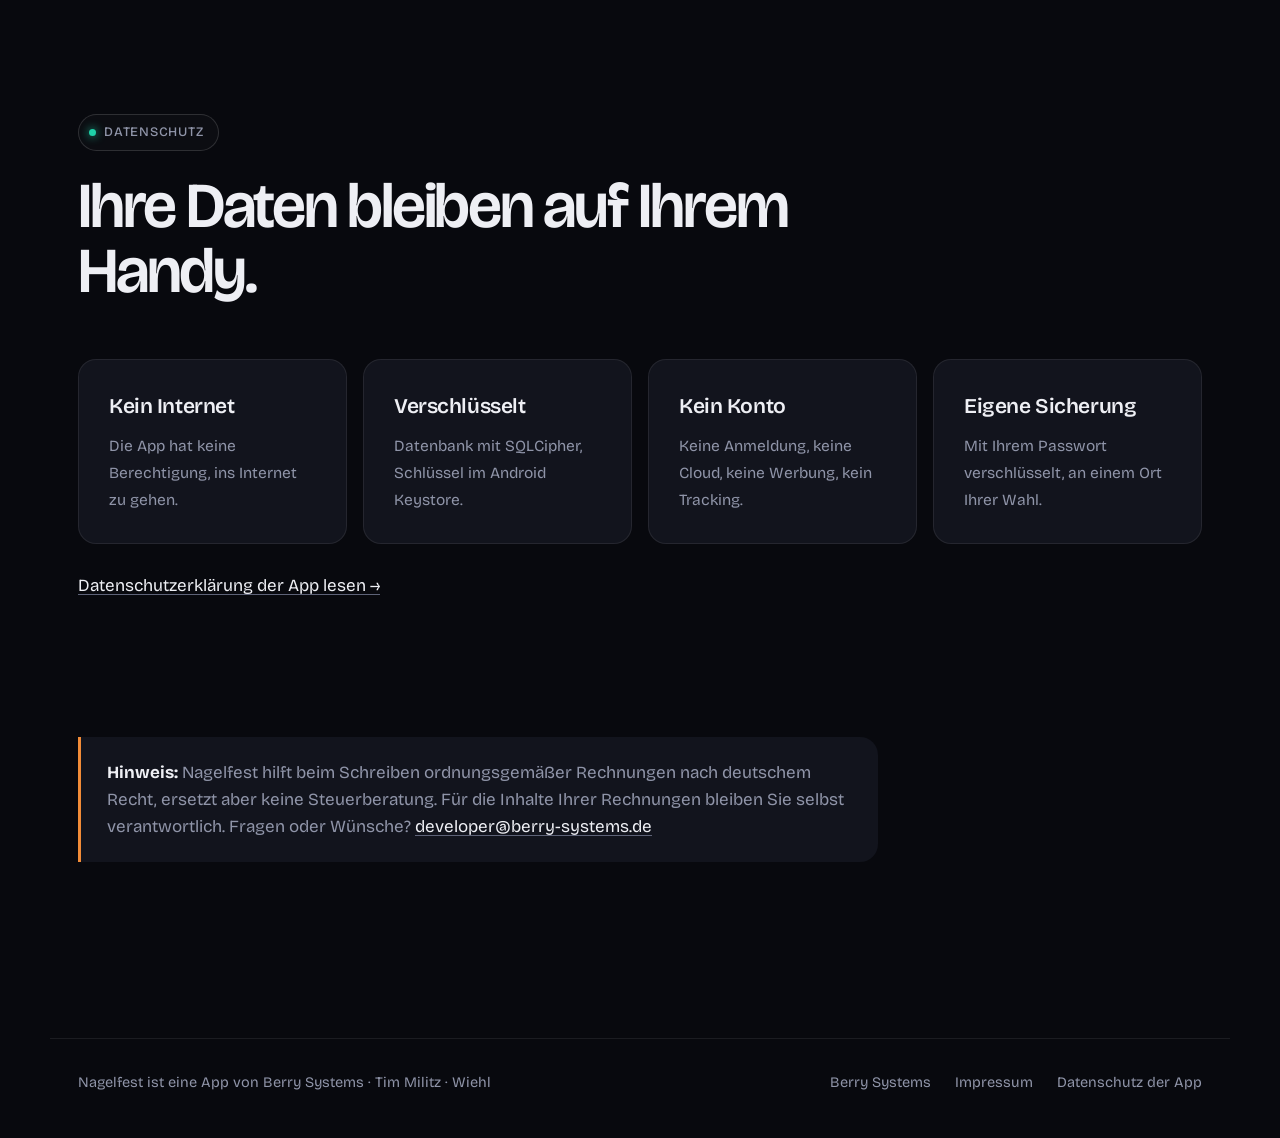
==== commit b12a487a: "Neues dunkles Design und neuer Aufbau - Startseite: Hero mit Raster, Leuchtflächen und Bühne (Rechnu" ====
--- a/nagelfest/index.html
+++ b/nagelfest/index.html
@@ -2,48 +2,51 @@
 <html lang="de" class="no-js">
 <head>
 <meta charset="utf-8">
+<meta name="theme-color" content="#08090E">
 <meta name="viewport" content="width=device-width, initial-scale=1">
 <title>Nagelfest – Rechnungen für Hufschmiede</title>
 <meta name="description" content="Nagelfest: Rechnungs-App für Hufbeschlagschmiede und Hufpfleger. Leistung im Stall erfassen, Rechnung nach DIN 5008 mit GiroCode und E-Rechnung ausstellen. Offline, verschlüsselt, ohne Konto.">
 <link rel="icon" href="../img/nagelfest-icon.png">
 <link rel="stylesheet" href="../css/site.css">
 <style>
-  /* Nagelfest-Farben (aus dem App-Design) */
-  .nf { --nf-petrol: #0B4E65; --nf-orange: #F28C38; }
-  .nf-hero { padding: 56px 0 80px; }
+  /* Nagelfest-Akzente (aus dem App-Design) auf dunklem Grund */
+  .nf { --nf-petrol: #4FA3C0; --nf-orange: #F28C38; }
+  .nf-hero { padding: 160px 0 80px; position: relative; overflow: hidden; }
+  .nf-hero .glow.a { background: rgba(79, 163, 192, .30); }
+  .nf-hero .glow.b { background: rgba(242, 140, 56, .18); }
   .nf-hero .wrap { display: grid; grid-template-columns: 1.1fr .9fr; gap: 56px; align-items: center; }
-  .nf-hero .app { display: flex; align-items: center; gap: 16px; margin-bottom: 26px; }
-  .nf-hero .app img { width: 72px; height: 72px; border-radius: 18px; box-shadow: var(--shadow); }
-  .nf-hero .app span { font: 600 15px var(--sans); color: var(--muted); line-height: 1.3; }
-  .nf-hero .app b { display: block; font-family: var(--serif); font-weight: 400; font-size: 30px; color: var(--ink); }
-  .nf-hero h1 { font-size: clamp(44px, 6.4vw, 76px); }
-  .nf-hero h1 em { color: var(--nf-orange); }
-  .nf-hero .lead { font-size: 21px; color: var(--muted); margin: 24px 0 30px; max-width: 32em; }
-  .soon { display: inline-flex; align-items: center; gap: 10px; border: 2px dashed var(--line); border-radius: 999px; padding: 12px 22px; font-weight: 600; color: var(--muted); }
+  .nf-hero .app { display: flex; align-items: center; gap: 16px; margin-bottom: 28px; }
+  .nf-hero .app img { width: 68px; height: 68px; border-radius: 18px; box-shadow: 0 0 40px -6px rgba(242, 140, 56, .5); }
+  .nf-hero .app span { font-size: 14px; color: var(--muted); line-height: 1.3; }
+  .nf-hero .app b { display: block; font-weight: 600; font-size: 26px; color: var(--text); letter-spacing: -.02em; }
+  .nf-hero h1 { font-size: clamp(44px, 6.4vw, 84px); }
+  .nf-hero h1 em { font-family: var(--serif); font-style: italic; font-weight: 400; color: var(--nf-orange); }
+  .nf-hero .lead { font-size: 20px; color: var(--muted); margin: 24px 0 30px; max-width: 32em; }
+  .nf-hero .phone { transform: rotate(4deg); margin: 0 auto; box-shadow: 0 40px 90px -30px rgba(0,0,0,.9), 0 0 0 1px rgba(255,255,255,.12), 0 0 80px -10px rgba(242,140,56,.35); }
+  .soon { display: inline-flex; align-items: center; gap: 10px; border: 1px dashed var(--line-strong); border-radius: 999px; padding: 12px 22px; font-weight: 500; color: var(--muted); }
   @media (max-width: 900px) { .nf-hero .wrap { grid-template-columns: 1fr; } }
-  .feat { display: grid; grid-template-columns: repeat(2, 1fr); gap: 20px; }
+  .feat { display: grid; grid-template-columns: repeat(2, 1fr); gap: 16px; }
   @media (max-width: 760px) { .feat { grid-template-columns: 1fr; } }
-  .feat article { background: var(--card); border: 1px solid var(--line); border-radius: var(--radius); padding: 26px 26px 20px; border-top: 4px solid var(--nf-petrol); }
-  @media (prefers-color-scheme: dark) { .feat article { border-top-color: #4FA3C0; } }
-  .feat h3 { margin-bottom: 10px; }
-  .feat ul { margin: 0; padding-left: 20px; color: var(--muted); }
-  .feat li { margin: 4px 0; }
-  .privacy { background: var(--paper-2); }
-  .privacy .grid { display: grid; grid-template-columns: repeat(4, 1fr); gap: 16px; }
-  @media (max-width: 900px) { .privacy .grid { grid-template-columns: 1fr 1fr; } }
-  @media (max-width: 480px) { .privacy .grid { grid-template-columns: 1fr; } }
-  .privacy .grid div { background: var(--card); border-radius: 14px; padding: 20px; border: 1px solid var(--line); }
-  .privacy b { display: block; font-family: var(--serif); font-weight: 400; font-size: 26px; line-height: 1.1; margin-bottom: 6px; }
-  .privacy span { color: var(--muted); font-size: 16px; }
-  .note-box { border-left: 5px solid var(--nf-orange); background: var(--card); border-radius: 0 var(--radius) var(--radius) 0; padding: 20px 24px; max-width: 760px; }
+  .feat .card { border-top: 2px solid var(--nf-petrol); }
+  .feat .card:nth-child(2n) { border-top-color: var(--nf-orange); }
+  .feat h3 { margin-bottom: 14px; }
+  .feat ul { margin: 0; padding-left: 18px; color: var(--muted); display: block; }
+  .feat li { margin: 6px 0; border: 0; padding: 0; background: none; border-radius: 0; font-size: 16px; color: var(--muted); }
+  .pgrid { display: grid; grid-template-columns: repeat(4, 1fr); gap: 16px; }
+  @media (max-width: 900px) { .pgrid { grid-template-columns: 1fr 1fr; } }
+  @media (max-width: 480px) { .pgrid { grid-template-columns: 1fr; } }
+  .pgrid .card b { display: block; font-weight: 600; font-size: 21px; letter-spacing: -.02em; margin-bottom: 8px; }
+  .pgrid .card span { color: var(--muted); font-size: 15.5px; }
+  .note-box { border-left: 3px solid var(--nf-orange); background: var(--surface); border-radius: 0 var(--radius) var(--radius) 0; padding: 22px 26px; max-width: 800px; color: var(--muted); }
+  .note-box strong { color: var(--text); }
 </style>
 <script>document.documentElement.classList.remove("no-js")</script>
 </head>
 <body class="nf">
 <header class="site-head">
-  <div class="wrap">
-    <a class="brand" href="../" aria-label="Berry Systems – Startseite"><img src="../img/berry-b-180.png" alt="" width="28" height="36"><span>Berry Systems</span></a>
-    <button class="menu-toggle" aria-expanded="false" aria-controls="menu" aria-label="Menü öffnen"><svg viewBox="0 0 24 24" fill="none" stroke="currentColor" stroke-width="2" stroke-linecap="round"><path d="M4 7h16M4 12h16M4 17h10"/></svg></button>
+  <div class="bar">
+    <a class="brand" href="../" aria-label="Berry Systems – Startseite"><span class="logo"><img src="../img/berry-b-180.png" alt="" width="17" height="22"></span>Berry Systems</a>
+    <button class="menu-toggle" aria-expanded="false" aria-controls="menu" aria-label="Menü öffnen"><svg viewBox="0 0 24 24" fill="none" stroke="currentColor" stroke-width="2" stroke-linecap="round"><path d="M4 8h16M4 16h16"/></svg></button>
     <nav class="menu" id="menu">
       <a href="./" aria-current="page">Nagelfest</a><a href="#funktionen">Funktionen</a><a href="datenschutz.html">Datenschutz</a><a class="btn small" href="../#kontakt">Kontakt</a>
     </nav>
@@ -52,6 +55,7 @@
 
 <main>
   <section class="nf-hero">
+    <div class="glow a" aria-hidden="true"></div><div class="glow b" aria-hidden="true"></div>
     <div class="wrap">
       <div>
         <div class="app reveal"><img src="../img/nagelfest-icon.png" alt="Nagelfest-Symbol"><span><b>Nagelfest</b>für Android</span></div>
@@ -76,32 +80,29 @@
     </div>
   </section>
 
-  <section id="funktionen" style="padding-top:24px">
+  <section id="funktionen" style="padding-top:40px">
     <div class="wrap">
-      <div class="section-head reveal">
-        <div class="kicker">Funktionen</div>
-        <h2>Alles, was zwischen zwei Pferden nötig ist.</h2>
-      </div>
+      <div class="head-row reveal"><div><div class="tag">Funktionen</div><h2>Alles, was zwischen zwei Pferden nötig ist.</h2></div></div>
       <div class="feat">
-        <article class="reveal"><h3>Erfassen</h3><ul>
+        <article class="card reveal" data-spot><h3>Erfassen</h3><ul>
           <li>Kunde, Pferde und Leistung mit wenigen Tippern – mehrere Pferde auf einmal</li>
           <li>Oder einfach sagen: „Musterfrau, Luna, Beschlag rundum“</li>
           <li>Spracherkennung auf dem Gerät, auch ohne Netz</li>
           <li>Eigener Leistungskatalog, Preise je Kunde, Anfahrt pauschal oder je Kilometer</li>
         </ul></article>
-        <article class="reveal d1"><h3>Abrechnen</h3><ul>
+        <article class="card reveal d1" data-spot><h3>Abrechnen</h3><ul>
           <li>Sofortrechnung nach dem Termin oder monatliche Sammelrechnung</li>
           <li>PDF im Geschäftsbrief-Format (DIN 5008) mit GiroCode</li>
           <li>Zusätzlich als E-Rechnung (ZUGFeRD / Factur-X, EN 16931)</li>
           <li>Für Kleinunternehmer (§ 19 UStG) und Regelbesteuerung</li>
         </ul></article>
-        <article class="reveal"><h3>Im Blick behalten</h3><ul>
+        <article class="card reveal" data-spot><h3>Im Blick behalten</h3><ul>
           <li>Offene und überfällige Rechnungen, freundliche Zahlungserinnerung</li>
           <li>Bar oder EC im Stall mit einem Tipp als bezahlt markieren</li>
           <li>„Fällig“-Liste: welche Pferde wieder dran sind</li>
           <li>Umsatzübersicht mit Hinweis auf die Kleinunternehmergrenze</li>
         </ul></article>
-        <article class="reveal d1"><h3>Ordnung fürs Finanzamt</h3><ul>
+        <article class="card reveal d1" data-spot><h3>Ordnung fürs Finanzamt</h3><ul>
           <li>Prüft alle Pflichtangaben vor dem Ausstellen</li>
           <li>Fortlaufende Nummern, ausgestellte Rechnungen unveränderbar</li>
           <li>Korrektur nur per Stornorechnung</li>
@@ -111,23 +112,20 @@
     </div>
   </section>
 
-  <section class="privacy">
+  <section class="privacy" style="padding-top:0">
     <div class="wrap">
-      <div class="section-head reveal">
-        <div class="kicker">Datenschutz</div>
-        <h2>Ihre Daten bleiben auf Ihrem Handy.</h2>
-      </div>
-      <div class="grid">
-        <div class="reveal"><b>Kein Internet</b><span>Die App hat keine Berechtigung, ins Internet zu gehen.</span></div>
-        <div class="reveal d1"><b>Verschlüsselt</b><span>Datenbank mit SQLCipher, Schlüssel im Android Keystore.</span></div>
-        <div class="reveal d2"><b>Kein Konto</b><span>Keine Anmeldung, keine Cloud, keine Werbung, kein Tracking.</span></div>
-        <div class="reveal d3"><b>Eigene Sicherung</b><span>Mit Ihrem Passwort verschlüsselt, an einem Ort Ihrer Wahl.</span></div>
+      <div class="head-row reveal"><div><div class="tag">Datenschutz</div><h2>Ihre Daten bleiben auf Ihrem Handy.</h2></div></div>
+      <div class="pgrid">
+        <div class="card reveal" data-spot><b>Kein Internet</b><span>Die App hat keine Berechtigung, ins Internet zu gehen.</span></div>
+        <div class="card reveal d1" data-spot><b>Verschlüsselt</b><span>Datenbank mit SQLCipher, Schlüssel im Android Keystore.</span></div>
+        <div class="card reveal d2" data-spot><b>Kein Konto</b><span>Keine Anmeldung, keine Cloud, keine Werbung, kein Tracking.</span></div>
+        <div class="card reveal d3" data-spot><b>Eigene Sicherung</b><span>Mit Ihrem Passwort verschlüsselt, an einem Ort Ihrer Wahl.</span></div>
       </div>
       <p style="margin-top:28px" class="reveal"><a href="datenschutz.html">Datenschutzerklärung der App lesen →</a></p>
     </div>
   </section>
 
-  <section>
+  <section style="padding-top:0">
     <div class="wrap">
       <div class="note-box reveal">
         <strong>Hinweis:</strong> Nagelfest hilft beim Schreiben ordnungsgemäßer Rechnungen nach deutschem Recht, ersetzt
--- a/css/site.css
+++ b/css/site.css
@@ -1,336 +1,374 @@
-/* Berry Systems – Webauftritt. Alles lokal: keine externen Schriften, Skripte oder Tracker.
-   Schriften: Instrument Serif und Barlow, beide SIL Open Font License 1.1 (fonts/*OFL.txt). */
-
+/* Berry Systems – Webauftritt (dunkel). Alles lokal: keine externen Schriften, Skripte oder Tracker.
+   Schriften (SIL Open Font License 1.1, siehe fonts/*OFL.txt): Bricolage Grotesque, Instrument Serif, Barlow. */
+
+@font-face { font-family: "Bricolage"; src: url("../fonts/bricolage.ttf") format("truetype"); font-weight: 200 800; font-stretch: 75% 100%; font-display: swap; }
+@font-face { font-family: "Instrument Serif"; src: url("../fonts/is-InstrumentSerif-Italic.ttf") format("truetype"); font-weight: 400; font-style: italic; font-display: swap; }
 @font-face { font-family: "Instrument Serif"; src: url("../fonts/is-InstrumentSerif-Regular.ttf") format("truetype"); font-weight: 400; font-style: normal; font-display: swap; }
-@font-face { font-family: "Instrument Serif"; src: url("../fonts/is-InstrumentSerif-Italic.ttf") format("truetype"); font-weight: 400; font-style: italic; font-display: swap; }
 @font-face { font-family: "Barlow"; src: url("../fonts/barlow_regular.ttf") format("truetype"); font-weight: 400; font-display: swap; }
 @font-face { font-family: "Barlow"; src: url("../fonts/barlow_semibold.ttf") format("truetype"); font-weight: 600; font-display: swap; }
 
 :root {
-  --paper: #F7F4EE;
-  --paper-2: #EFEAE1;
-  --card: #FFFFFF;
-  --ink: #1E2233;
-  --muted: #5B6070;
-  --line: #E2DBCE;
-  --berry: #4D5DAA;
-  --berry-deep: #36428A;
-  --berry-soft: #E6E8F5;
-  --leaf: #0C9D82;
-  --leaf-ink: #0A7D68;
-  --on-berry: #FFFFFF;
-  --shadow: 0 1px 2px rgba(30, 34, 51, .06), 0 12px 32px -12px rgba(30, 34, 51, .18);
-  --radius: 14px;
-  --serif: "Instrument Serif", Georgia, "Times New Roman", serif;
-  --sans: "Barlow", system-ui, -apple-system, "Segoe UI", sans-serif;
-  color-scheme: light;
-}
-@media (prefers-color-scheme: dark) {
-  :root {
-    --paper: #14161F;
-    --paper-2: #191C27;
-    --card: #1E2130;
-    --ink: #ECE9E2;
-    --muted: #A3A7B5;
-    --line: #2D3142;
-    --berry: #8E9BE0;
-    --berry-deep: #2E3878;
-    --berry-soft: #262B45;
-    --leaf: #3CC9A9;
-    --leaf-ink: #3CC9A9;
-    --on-berry: #FFFFFF;
-    --shadow: 0 1px 2px rgba(0, 0, 0, .3), 0 16px 36px -14px rgba(0, 0, 0, .6);
-    color-scheme: dark;
-  }
+  --bg: #08090E;
+  --bg-2: #0D0F16;
+  --surface: #12141D;
+  --surface-2: #181B26;
+  --line: rgba(255, 255, 255, .08);
+  --line-strong: rgba(255, 255, 255, .14);
+  --text: #EEEFF4;
+  --muted: #8F94A8;
+  --dim: #5E6378;
+  --berry: #7383E6;          /* Logo-Blau, für dunklen Grund aufgehellt */
+  --berry-deep: #4D5DAA;     /* Logo-Blau original */
+  --leaf: #1FD1A8;           /* Blatt-Grün, aufgehellt */
+  --leaf-deep: #0C9D82;
+  --glow-berry: rgba(115, 131, 230, .35);
+  --glow-leaf: rgba(31, 209, 168, .22);
+  --radius: 18px;
+  --sans: "Bricolage", system-ui, -apple-system, "Segoe UI", sans-serif;
+  --serif: "Instrument Serif", Georgia, serif;
+  color-scheme: dark;
 }
 
 *, *::before, *::after { box-sizing: border-box; }
-html { -webkit-text-size-adjust: 100%; scroll-behavior: smooth; scroll-padding-top: 84px; }
+html { -webkit-text-size-adjust: 100%; scroll-behavior: smooth; scroll-padding-top: 90px; background: var(--bg); }
 body {
-  margin: 0;
-  background: var(--paper);
-  color: var(--ink);
-  font: 400 18px/1.6 var(--sans);
-  overflow-x: hidden;
+  margin: 0; background: var(--bg); color: var(--text);
+  font: 400 17px/1.6 var(--sans); font-variation-settings: "opsz" 14;
+  overflow-x: hidden; -webkit-font-smoothing: antialiased;
 }
 img { max-width: 100%; height: auto; display: block; }
-a { color: var(--berry); text-underline-offset: 3px; text-decoration-thickness: 1px; }
-a:hover { color: var(--leaf-ink); }
-:focus-visible { outline: 3px solid var(--leaf); outline-offset: 3px; border-radius: 4px; }
-::selection { background: var(--leaf); color: #fff; }
-
-.wrap { width: 100%; max-width: 1120px; margin: 0 auto; padding: 0 24px; }
-@media (max-width: 600px) { .wrap { padding: 0 16px; } }
-
-h1, h2, h3 { font-family: var(--serif); font-weight: 400; line-height: 1.05; letter-spacing: -.01em; margin: 0; }
-h1 { font-size: clamp(46px, 7.4vw, 88px); }
-h2 { font-size: clamp(36px, 4.8vw, 58px); }
-h3 { font-size: 28px; line-height: 1.15; }
-em, .it { font-family: var(--serif); font-style: italic; font-weight: 400; }
+a { color: var(--text); text-underline-offset: 3px; text-decoration-color: var(--dim); }
+a:hover { color: var(--leaf); text-decoration-color: var(--leaf); }
+:focus-visible { outline: 2px solid var(--leaf); outline-offset: 3px; border-radius: 6px; }
+::selection { background: var(--berry); color: #fff; }
+
+.wrap { width: 100%; max-width: 1180px; margin: 0 auto; padding: 0 28px; }
+@media (max-width: 600px) { .wrap { padding: 0 18px; } }
+
+h1, h2, h3 { font-family: var(--sans); font-weight: 600; letter-spacing: -.035em; line-height: 1.02; margin: 0; font-variation-settings: "opsz" 96; }
+h1 { font-size: clamp(46px, 7.6vw, 104px); }
+h2 { font-size: clamp(36px, 5vw, 64px); }
+h3 { font-size: 23px; letter-spacing: -.02em; line-height: 1.2; font-variation-settings: "opsz" 24; }
+.serif { font-family: var(--serif); font-style: italic; font-weight: 400; letter-spacing: -.01em; }
+.grad { background: linear-gradient(100deg, var(--berry) 10%, var(--leaf) 90%); -webkit-background-clip: text; background-clip: text; color: transparent; }
 p { margin: 0 0 1em; }
+.muted { color: var(--muted); }
+
+/* Kleine Kennzeichnung über Überschriften */
+.tag {
+  display: inline-flex; align-items: center; gap: 8px; margin-bottom: 22px;
+  font-size: 13px; font-weight: 500; letter-spacing: .06em; text-transform: uppercase; color: var(--muted);
+  padding: 7px 14px 7px 10px; border: 1px solid var(--line-strong); border-radius: 999px; background: rgba(255, 255, 255, .02);
+}
+.tag::before { content: ""; width: 7px; height: 7px; border-radius: 50%; background: var(--leaf); box-shadow: 0 0 10px var(--leaf); }
 
 /* ---------- Kopfzeile ---------- */
-.site-head {
-  position: sticky; top: 0; z-index: 20;
-  background: color-mix(in srgb, var(--paper) 86%, transparent);
-  backdrop-filter: saturate(1.4) blur(10px);
-  -webkit-backdrop-filter: saturate(1.4) blur(10px);
-  border-bottom: 1px solid transparent;
-  transition: border-color .3s, background .3s;
-}
-.site-head.scrolled { border-bottom-color: var(--line); }
-.site-head .wrap { display: flex; align-items: center; gap: 24px; height: 72px; }
-.brand { display: flex; align-items: center; gap: 10px; text-decoration: none; color: var(--ink); }
-.brand img { width: 28px; height: auto; }
-.brand .leaf-sway { transform-origin: 60% 30%; }
-.brand span { font-family: var(--serif); font-size: 27px; line-height: 1; }
-.brand:hover { color: var(--ink); }
-.brand:hover img { animation: nod .7s ease; }
-@keyframes nod { 30% { transform: rotate(-7deg); } 65% { transform: rotate(4deg); } }
-
-.menu { margin-left: auto; display: flex; align-items: center; gap: 28px; }
-.menu a { color: var(--ink); text-decoration: none; font-weight: 600; font-size: 16px; position: relative; }
-.menu a:not(.btn)::after {
-  content: ""; position: absolute; left: 0; right: 0; bottom: -4px; height: 2px;
-  background: var(--leaf); transform: scaleX(0); transform-origin: left; transition: transform .25s ease;
-}
-.menu a:not(.btn):hover::after, .menu a[aria-current="page"]::after { transform: scaleX(1); }
-.menu a.btn { color: var(--paper); }
-.menu a.btn:hover { color: #fff; }
-.menu-toggle { display: none; margin-left: auto; background: none; border: 0; color: var(--ink); width: 48px; height: 48px; cursor: pointer; }
-.menu-toggle svg { width: 28px; height: 28px; }
-@media (max-width: 860px) {
+.site-head { position: fixed; inset: 14px 0 auto 0; z-index: 30; pointer-events: none; }
+.site-head .bar {
+  pointer-events: auto; max-width: 1180px; margin: 0 auto; width: calc(100% - 28px);
+  display: flex; align-items: center; gap: 22px; height: 62px; padding: 0 10px 0 18px;
+  border-radius: 999px; border: 1px solid transparent;
+  transition: background .35s, border-color .35s, backdrop-filter .35s;
+}
+.site-head.scrolled .bar { background: rgba(13, 15, 22, .72); border-color: var(--line); backdrop-filter: blur(16px) saturate(1.4); -webkit-backdrop-filter: blur(16px) saturate(1.4); }
+.brand { display: flex; align-items: center; gap: 10px; text-decoration: none; color: var(--text); font-weight: 600; font-size: 19px; letter-spacing: -.02em; }
+.brand:hover { color: var(--text); }
+.brand .logo { width: 32px; height: 32px; border-radius: 9px; background: #fff; display: grid; place-items: center; }
+.brand .logo img { width: 17px; }
+.brand:hover .logo { animation: nod .7s ease; }
+@keyframes nod { 30% { transform: rotate(-8deg); } 65% { transform: rotate(5deg); } }
+.menu { margin-left: auto; display: flex; align-items: center; gap: 4px; }
+.menu a { color: var(--muted); text-decoration: none; font-size: 15px; font-weight: 500; padding: 9px 14px; border-radius: 999px; transition: color .2s, background .2s; }
+.menu a:hover, .menu a[aria-current="page"] { color: var(--text); background: rgba(255, 255, 255, .06); }
+.menu a.btn { color: #0A0B10; margin-left: 8px; }
+.menu-toggle { display: none; margin-left: auto; background: none; border: 0; color: var(--text); width: 48px; height: 48px; cursor: pointer; border-radius: 50%; }
+.menu-toggle svg { width: 26px; height: 26px; }
+@media (max-width: 880px) {
+  .site-head .bar { background: rgba(13, 15, 22, .82); border-color: var(--line); backdrop-filter: blur(16px); -webkit-backdrop-filter: blur(16px); }
   .menu-toggle { display: grid; place-items: center; }
   .menu {
-    position: fixed; inset: 72px 0 auto 0; flex-direction: column; align-items: stretch; gap: 0;
-    background: var(--paper); border-bottom: 1px solid var(--line); padding: 8px 16px 20px;
-    transform: translateY(-12px); opacity: 0; pointer-events: none; transition: opacity .2s, transform .2s;
+    position: fixed; top: 86px; left: 14px; right: 14px; flex-direction: column; align-items: stretch; gap: 2px;
+    background: rgba(18, 20, 29, .97); border: 1px solid var(--line); border-radius: 22px; padding: 10px;
+    opacity: 0; transform: translateY(-8px) scale(.98); pointer-events: none; transition: opacity .2s, transform .2s;
   }
-  .menu.open { transform: none; opacity: 1; pointer-events: auto; }
-  .menu a { padding: 14px 4px; font-size: 19px; border-bottom: 1px solid var(--line); }
-  .menu a.btn { margin-top: 14px; text-align: center; border-bottom: 0; }
-  .menu a:not(.btn)::after { display: none; }
+  .menu.open { opacity: 1; transform: none; pointer-events: auto; }
+  .menu a { font-size: 18px; padding: 14px 16px; }
+  .menu a.btn { margin: 8px 0 0; justify-content: center; }
 }
 
 /* ---------- Knöpfe ---------- */
 .btn {
-  display: inline-flex; align-items: center; justify-content: center; gap: 10px;
-  min-height: 52px; padding: 0 24px; border-radius: 999px;
-  background: var(--ink); color: var(--paper); text-decoration: none; font-weight: 600; font-size: 17px;
-  border: 2px solid var(--ink);
-  transition: transform .15s ease, background .2s, color .2s, border-color .2s;
-}
-.btn:hover { background: var(--leaf); border-color: var(--leaf); color: #fff; transform: translateY(-2px); }
-.btn:active { transform: translateY(0); }
-.btn.ghost { background: transparent; color: var(--ink); }
-.btn.ghost:hover { background: var(--ink); color: var(--paper); border-color: var(--ink); }
+  display: inline-flex; align-items: center; justify-content: center; gap: 10px; min-height: 50px; padding: 0 24px;
+  border-radius: 999px; font: 600 16px var(--sans); text-decoration: none; cursor: pointer; border: 0;
+  background: var(--text); color: #0A0B10; position: relative; isolation: isolate;
+  transition: transform .2s ease, box-shadow .3s ease;
+}
+.btn:hover { color: #0A0B10; transform: translateY(-2px); box-shadow: 0 10px 30px -8px var(--glow-leaf), 0 0 0 4px rgba(31, 209, 168, .15); }
+.btn .arrow { display: inline-grid; place-items: center; width: 26px; height: 26px; border-radius: 50%; background: #0A0B10; color: var(--text); font-size: 14px; transition: transform .25s; margin-right: -10px; }
+.btn:hover .arrow { transform: translateX(3px) rotate(-45deg); }
+.btn.ghost { background: transparent; color: var(--text); border: 1px solid var(--line-strong); }
+.btn.ghost:hover { background: rgba(255, 255, 255, .05); color: var(--text); box-shadow: none; }
 .btn.small { min-height: 42px; padding: 0 18px; font-size: 15px; }
-.btn .arrow { transition: transform .2s ease; }
-.btn:hover .arrow { transform: translateX(4px); }
 
 /* ---------- Hero ---------- */
-.hero { padding: 64px 0 96px; position: relative; }
-.hero .wrap { display: grid; grid-template-columns: 1.15fr .85fr; gap: 56px; align-items: center; }
-.hero h1 .scribble { position: relative; display: inline-block; white-space: nowrap; }
-.hero h1 .scribble svg { position: absolute; left: -2%; bottom: -.12em; width: 104%; height: .3em; overflow: visible; }
-.hero h1 .scribble path { fill: none; stroke: var(--leaf); stroke-width: 5; stroke-linecap: round; stroke-dasharray: 420; stroke-dashoffset: 420; animation: draw 1.1s .5s cubic-bezier(.6, .1, .3, 1) forwards; }
-@keyframes draw { to { stroke-dashoffset: 0; } }
-.hero .lead { font-size: 21px; color: var(--muted); max-width: 34em; margin: 28px 0 34px; }
-.hero .actions { display: flex; flex-wrap: wrap; gap: 14px; }
-.hero .where { margin-top: 30px; font-size: 15px; color: var(--muted); display: flex; align-items: center; gap: 10px; }
-.hero .where .dot { width: 9px; height: 9px; border-radius: 50%; background: var(--leaf); box-shadow: 0 0 0 0 var(--leaf); animation: pulse 2.6s infinite; }
-@keyframes pulse { 0% { box-shadow: 0 0 0 0 color-mix(in srgb, var(--leaf) 55%, transparent); } 70% { box-shadow: 0 0 0 10px transparent; } 100% { box-shadow: 0 0 0 0 transparent; } }
-@media (max-width: 900px) {
-  .hero { padding: 36px 0 64px; }
-  .hero .wrap { grid-template-columns: 1fr; gap: 48px; }
-}
-
-/* Beispielrechnung (Animation im Hero) */
-.paper-stack { position: relative; justify-self: center; width: min(400px, 100%); }
-.paper-stack::before {
-  content: ""; position: absolute; inset: 14px -10px -14px 10px; border-radius: 6px;
-  background: var(--berry-soft); transform: rotate(3deg); z-index: 0;
-}
-.invoice {
-  position: relative; z-index: 1;
-  background: var(--card); border-radius: 6px; box-shadow: var(--shadow);
-  padding: 26px 26px 22px; font-size: 14.5px; line-height: 1.45;
-  transform: rotate(-1.2deg);
-  transition: transform .4s cubic-bezier(.2, .8, .2, 1);
-}
-.paper-stack:hover .invoice { transform: rotate(0deg) translateY(-4px); }
-.invoice .top { display: flex; justify-content: space-between; align-items: flex-start; gap: 12px; margin-bottom: 18px; }
-.invoice .from { font-size: 11.5px; color: var(--muted); letter-spacing: .02em; }
-.invoice .title { font-family: var(--serif); font-size: 26px; line-height: 1; }
-.invoice .no { font-size: 12.5px; color: var(--muted); margin-top: 4px; font-variant-numeric: tabular-nums; }
-.invoice .to { font-size: 13px; margin-bottom: 16px; color: var(--muted); }
-.invoice .to strong { color: var(--ink); font-weight: 600; }
-.invoice .row { display: grid; grid-template-columns: 1fr auto; gap: 12px; padding: 9px 0; border-top: 1px dashed var(--line); font-variant-numeric: tabular-nums; }
-.invoice .row small { display: block; color: var(--muted); font-size: 12px; }
-.invoice .sum { display: grid; grid-template-columns: 1fr auto; padding: 12px 0 4px; border-top: 2px solid var(--ink); font-weight: 600; font-size: 17px; font-variant-numeric: tabular-nums; }
-.invoice .note { font-size: 11.5px; color: var(--muted); margin-top: 10px; }
-.invoice .qr { flex: none; width: 58px; height: 58px; margin-top: 30px; opacity: 0; transform: scale(.85); transition: opacity .5s, transform .5s; }
-.invoice.qr-on .qr { transform: none; }
-.invoice.qr-on .qr { opacity: 1; }
-.invoice .qr rect { fill: var(--ink); }
+.hero { position: relative; padding: 170px 0 90px; overflow: hidden; }
+.hero::before { /* Raster */
+  content: ""; position: absolute; inset: 0; z-index: -2;
+  background-image: linear-gradient(var(--line) 1px, transparent 1px), linear-gradient(90deg, var(--line) 1px, transparent 1px);
+  background-size: 64px 64px; background-position: center top;
+  mask-image: radial-gradient(ellipse 70% 60% at 50% 30%, #000 30%, transparent 75%);
+  -webkit-mask-image: radial-gradient(ellipse 70% 60% at 50% 30%, #000 30%, transparent 75%);
+}
+.glow { position: absolute; z-index: -1; border-radius: 50%; filter: blur(80px); pointer-events: none; }
+.glow.a { width: 620px; height: 480px; left: 50%; top: -140px; transform: translateX(-60%); background: var(--glow-berry); animation: drift 14s ease-in-out infinite alternate; }
+.glow.b { width: 420px; height: 360px; right: -80px; top: 220px; background: var(--glow-leaf); animation: drift 18s ease-in-out infinite alternate-reverse; }
+@keyframes drift { to { transform: translate(-40%, 60px) scale(1.12); } }
+.hero .wrap { text-align: center; }
+.hero h1 { max-width: 13em; margin: 0 auto; }
+.hero h1 .serif { font-size: 1.08em; letter-spacing: -.02em; }
+.hero .lead { font-size: clamp(18px, 2vw, 21px); color: var(--muted); max-width: 37em; margin: 28px auto 38px; }
+.hero .actions { display: flex; flex-wrap: wrap; justify-content: center; gap: 12px; }
+.hero .meta { margin-top: 26px; font-size: 14px; color: var(--dim); }
+
+/* Wortweise einblenden */
+.words .w { display: inline-block; opacity: 0; transform: translateY(.45em); filter: blur(6px); animation: wordIn .8s cubic-bezier(.2, .8, .2, 1) forwards; }
+@keyframes wordIn { to { opacity: 1; transform: none; filter: none; } }
+.fade-up { opacity: 0; transform: translateY(16px); animation: fadeUp .9s cubic-bezier(.2, .8, .2, 1) forwards; }
+@keyframes fadeUp { to { opacity: 1; transform: none; } }
+
+/* Bühne unter dem Hero: Rechnung, Telefon, Automationskarte */
+.stage { position: relative; margin: 80px auto 0; max-width: 980px; height: 470px; }
+@media (max-width: 860px) { .stage { height: auto; display: grid; gap: 18px; justify-items: center; margin-top: 56px; } }
+.float { position: absolute; transition: transform .2s ease-out; will-change: transform; }
+@media (max-width: 860px) { .float { position: relative; inset: auto !important; transform: none !important; } }
+.glass {
+  background: linear-gradient(180deg, rgba(30, 33, 46, .9), rgba(18, 20, 29, .92));
+  border: 1px solid var(--line-strong); border-radius: 20px;
+  box-shadow: 0 30px 80px -30px rgba(0, 0, 0, .8), inset 0 1px 0 rgba(255, 255, 255, .06);
+}
+
+/* Rechnung */
+.f-invoice { left: 0; top: 40px; width: 380px; }
+.invoice { padding: 24px 24px 20px; font-size: 14px; line-height: 1.45; text-align: left; position: relative; }
+.invoice .top { display: flex; justify-content: space-between; gap: 12px; margin-bottom: 16px; }
+.invoice .from { font-size: 11px; color: var(--dim); letter-spacing: .06em; }
+.invoice .title { font-size: 24px; font-weight: 600; letter-spacing: -.03em; margin-top: 8px; }
+.invoice .no { font-size: 12.5px; color: var(--muted); font-variant-numeric: tabular-nums; }
+.invoice .to { font-size: 13px; color: var(--muted); margin-bottom: 12px; }
+.invoice .to strong { color: var(--text); font-weight: 500; }
+.invoice .row { display: grid; grid-template-columns: 1fr auto; gap: 12px; padding: 9px 0; border-top: 1px dashed var(--line-strong); font-variant-numeric: tabular-nums; transition: opacity .35s, transform .35s; }
+.invoice .row small { display: block; color: var(--dim); font-size: 12px; }
+.invoice .row.pending { opacity: 0; transform: translateY(6px); }
+.invoice .sum { display: grid; grid-template-columns: 1fr auto; padding: 12px 0 2px; border-top: 1px solid var(--text); font-weight: 600; font-size: 17px; font-variant-numeric: tabular-nums; }
+.invoice .note { font-size: 11.5px; color: var(--dim); margin-top: 8px; }
+.invoice .qr { flex: none; width: 54px; height: 54px; padding: 4px; background: #fff; border-radius: 6px; opacity: 0; transform: scale(.85); transition: opacity .5s, transform .5s; }
+.invoice.qr-on .qr { opacity: 1; transform: none; }
+.invoice .qr rect { fill: #0A0B10; }
 .stamp {
-  position: absolute; right: 18px; bottom: -14px; z-index: 2;
-  border: 3px solid var(--leaf); color: var(--leaf); border-radius: 8px;
-  padding: 6px 12px 4px; font-family: var(--serif); font-size: 24px; line-height: 1; letter-spacing: .02em;
-  background: color-mix(in srgb, var(--card) 80%, transparent);
-  transform: rotate(-11deg) scale(1.8); opacity: 0;
+  position: absolute; right: -14px; bottom: -16px; z-index: 2; border: 2px solid var(--leaf); color: var(--leaf);
+  border-radius: 8px; padding: 5px 11px 3px; font-family: var(--serif); font-style: italic; font-size: 22px; line-height: 1;
+  background: rgba(8, 9, 14, .7); transform: rotate(-10deg) scale(1.8); opacity: 0;
 }
 .stamp.on { animation: stamp .45s cubic-bezier(.3, 1.6, .5, 1) forwards; }
-@keyframes stamp { to { transform: rotate(-11deg) scale(1); opacity: 1; } }
-.invoice .row.pending { opacity: 0; transform: translateY(6px); }
-.invoice .row { transition: opacity .35s ease, transform .35s ease; }
-.replay { position: absolute; left: 0; bottom: -46px; background: none; border: 0; color: var(--muted); font: 600 14px var(--sans); cursor: pointer; display: flex; gap: 6px; align-items: center; padding: 8px 0; }
-.replay:hover { color: var(--leaf-ink); }
-.margin-note {
-  position: absolute; right: 8px; top: -64px; width: 230px; text-align: right; transform: rotate(-3deg);
-  font-family: var(--serif); font-style: italic; font-size: 19px; line-height: 1.15; color: var(--muted);
-}
-.margin-note svg { width: 60px; height: 34px; margin: 2px 40px 0 auto; display: block; stroke: var(--muted); fill: none; stroke-width: 1.6; stroke-linecap: round; }
-@media (max-width: 900px) { .margin-note { display: none; } }
+@keyframes stamp { to { transform: rotate(-10deg) scale(1); opacity: 1; } }
+.replay { margin-top: 12px; background: none; border: 0; color: var(--dim); font: 500 13px var(--sans); cursor: pointer; display: inline-flex; gap: 6px; align-items: center; padding: 6px 0; }
+.replay:hover { color: var(--leaf); }
+
+/* Telefon (neutraler Rahmen) */
+.f-phone { left: 50%; top: 0; margin-left: -125px; z-index: 2; }
+.phone {
+  width: 250px; aspect-ratio: 9 / 18.5; border-radius: 40px; padding: 10px; background: #050608;
+  box-shadow: 0 40px 90px -30px rgba(0, 0, 0, .9), 0 0 0 1px rgba(255, 255, 255, .12), 0 0 70px -10px var(--glow-berry);
+}
+.phone .screen { width: 100%; height: 100%; border-radius: 31px; overflow: hidden; background: #F4F1EC; color: #1D2A30; display: flex; flex-direction: column; font: 13px/1.4 "Barlow", sans-serif; text-align: left; }
+.phone .appbar { background: #0B4E65; color: #fff; padding: 28px 14px 12px; display: flex; align-items: center; gap: 9px; border-bottom: 4px solid #F28C38; }
+.phone .appbar img { width: 26px; height: 26px; border-radius: 7px; }
+.phone .appbar b { font-weight: 600; font-size: 19px; }
+.phone .tiles { padding: 12px 10px; display: grid; gap: 9px; }
+.phone .tile { background: #fff; border-radius: 12px; padding: 10px 12px; box-shadow: 0 1px 2px rgba(0, 0, 0, .06); }
+.phone .tile .lbl { font-size: 10.5px; text-transform: uppercase; letter-spacing: .06em; color: #55656C; font-weight: 600; }
+.phone .tile .val { font-size: 20px; font-weight: 600; color: #0B4E65; font-variant-numeric: tabular-nums; }
+.phone .tile.warn .val { color: #C2611A; }
+.phone .tile .sub { color: #55656C; font-size: 11.5px; }
+.phone .big { margin: auto 10px 16px; background: #F28C38; color: #1D2A30; border-radius: 14px; text-align: center; font-weight: 600; font-size: 15px; padding: 14px; display: flex; align-items: center; justify-content: center; gap: 8px; }
+.phone .big svg { width: 18px; height: 18px; stroke: currentColor; fill: none; stroke-width: 2.2; stroke-linecap: round; }
+
+/* Automationskarte */
+.f-flow { right: 0; top: 70px; width: 330px; }
+.flow { padding: 20px; text-align: left; }
+.flow .head { display: flex; justify-content: space-between; align-items: center; font-size: 13px; color: var(--muted); margin-bottom: 14px; }
+.flow .live { display: inline-flex; align-items: center; gap: 6px; color: var(--leaf); font-size: 12px; }
+.flow .live::before { content: ""; width: 7px; height: 7px; border-radius: 50%; background: var(--leaf); animation: blink 1.6s infinite; }
+@keyframes blink { 50% { opacity: .25; } }
+.node { display: flex; align-items: center; gap: 12px; padding: 11px 12px; border-radius: 12px; background: rgba(255, 255, 255, .03); border: 1px solid var(--line); font-size: 14px; position: relative; }
+.node + .node { margin-top: 18px; }
+.node + .node::before { content: ""; position: absolute; left: 25px; top: -19px; width: 2px; height: 18px; background: linear-gradient(var(--berry), var(--leaf)); }
+.node .ic { width: 28px; height: 28px; border-radius: 8px; display: grid; place-items: center; background: rgba(115, 131, 230, .16); color: var(--berry); flex: none; }
+.node .ic svg { width: 16px; height: 16px; stroke: currentColor; fill: none; stroke-width: 2; stroke-linecap: round; stroke-linejoin: round; }
+.node.ok .ic { background: rgba(31, 209, 168, .15); color: var(--leaf); }
+.node small { display: block; color: var(--dim); font-size: 12px; }
+.node .chk { margin-left: auto; color: var(--leaf); opacity: 0; transition: opacity .3s; }
+.node.done .chk { opacity: 1; }
+
+/* ---------- Laufband ---------- */
+.ticker { border-block: 1px solid var(--line); padding: 22px 0; overflow: hidden; position: relative; background: var(--bg-2); }
+.ticker::before, .ticker::after { content: ""; position: absolute; top: 0; bottom: 0; width: 120px; z-index: 1; pointer-events: none; }
+.ticker::before { left: 0; background: linear-gradient(90deg, var(--bg-2), transparent); }
+.ticker::after { right: 0; background: linear-gradient(-90deg, var(--bg-2), transparent); }
+.ticker .track { display: flex; gap: 56px; width: max-content; animation: marquee 38s linear infinite; }
+.ticker:hover .track { animation-play-state: paused; }
+.ticker span { color: var(--muted); font-size: 18px; font-weight: 500; white-space: nowrap; display: inline-flex; align-items: center; gap: 56px; letter-spacing: -.01em; }
+.ticker span::after { content: "✦"; color: var(--dim); font-size: 12px; }
+@keyframes marquee { to { transform: translateX(-50%); } }
 
 /* ---------- Abschnitte ---------- */
-section { padding: 96px 0; }
-@media (max-width: 700px) { section { padding: 68px 0; } }
-.kicker { font-family: var(--serif); font-style: italic; font-size: 22px; color: var(--leaf-ink); margin-bottom: 10px; display: flex; align-items: center; gap: 12px; }
-.kicker::before { content: ""; width: 34px; height: 1.5px; background: currentColor; }
-.section-head { max-width: 760px; margin-bottom: 56px; }
-.section-head p { color: var(--muted); font-size: 20px; margin-top: 18px; }
-
-/* Leistungen */
-.services { display: grid; grid-template-columns: repeat(3, 1fr); gap: 22px; }
-@media (max-width: 960px) { .services { grid-template-columns: 1fr; } }
-.service {
-  background: var(--card); border: 1px solid var(--line); border-radius: var(--radius); padding: 30px 28px 26px;
-  transition: transform .3s cubic-bezier(.2, .8, .2, 1), box-shadow .3s, border-color .3s;
-  display: flex; flex-direction: column;
-}
-.service:hover { transform: translateY(-5px); box-shadow: var(--shadow); border-color: transparent; }
-.service .ico { width: 54px; height: 54px; margin-bottom: 22px; }
-.service .ico path, .service .ico rect, .service .ico circle, .service .ico line { fill: none; stroke: var(--berry); stroke-width: 2; stroke-linecap: round; stroke-linejoin: round; }
-.service .ico .accent { stroke: var(--leaf); }
-.service h3 { margin-bottom: 12px; }
-.service p { color: var(--muted); }
-.service ul { list-style: none; padding: 0; margin: auto 0 0; border-top: 1px solid var(--line); padding-top: 16px; font-size: 16px; }
-.service li { padding: 5px 0 5px 22px; position: relative; }
-.service li::before { content: ""; position: absolute; left: 2px; top: 15px; width: 10px; height: 2px; background: var(--leaf); }
-.service .for { font-size: 13px; text-transform: uppercase; letter-spacing: .08em; color: var(--muted); font-weight: 600; margin-bottom: 4px; }
-
-/* Referenz Nagelfest */
-.reference { background: var(--berry-deep); color: #fff; border-radius: 28px; margin: 0 16px; overflow: hidden; position: relative; }
-@media (prefers-color-scheme: dark) { .reference { background: #232A55; } }
-.reference .wrap { display: grid; grid-template-columns: 1fr 1fr; gap: 64px; align-items: center; }
-@media (max-width: 900px) { .reference .wrap { grid-template-columns: 1fr; gap: 40px; } .reference { margin: 0 8px; border-radius: 20px; } }
-.reference .kicker { color: #9FE5D4; }
-.reference h2 { color: #fff; margin-bottom: 18px; }
-.reference p { color: #D5D9F0; font-size: 19px; }
-.reference a.btn { background: #fff; color: var(--berry-deep); border-color: #fff; }
-.reference a.btn:hover { background: #9FE5D4; border-color: #9FE5D4; color: #11173A; }
-.facts { list-style: none; padding: 0; margin: 28px 0 32px; display: grid; gap: 2px; }
-.facts li { display: grid; grid-template-columns: 28px 1fr; gap: 10px; padding: 9px 0; border-bottom: 1px solid rgba(255, 255, 255, .14); color: #EEF0FA; }
-.facts li svg { width: 20px; height: 20px; margin-top: 3px; stroke: #9FE5D4; fill: none; stroke-width: 2.2; stroke-linecap: round; stroke-linejoin: round; }
-.numbers { display: grid; grid-template-columns: repeat(3, 1fr); gap: 14px; }
-.numbers div { background: rgba(255, 255, 255, .07); border-radius: 14px; padding: 18px 16px 14px; }
-.numbers b { display: block; font-family: var(--serif); font-weight: 400; font-size: 48px; line-height: 1; color: #fff; font-variant-numeric: tabular-nums; }
-.numbers span { font-size: 14px; color: #C9CEEA; line-height: 1.35; display: block; margin-top: 8px; }
-@media (max-width: 480px) { .numbers { grid-template-columns: 1fr 1fr; } .numbers div:last-child { grid-column: span 2; } }
-
-/* Handyrahmen (neutral) */
-.phone {
-  width: min(300px, 78vw); aspect-ratio: 9 / 18.5; margin: 0 auto; border-radius: 42px; padding: 12px;
-  background: #0E1020; box-shadow: 0 30px 60px -20px rgba(0, 0, 0, .55), inset 0 0 0 2px #2A2F4A;
-  transform: rotate(4deg); transition: transform .5s cubic-bezier(.2, .8, .2, 1);
-}
-.reference:hover .phone { transform: rotate(1deg) translateY(-6px); }
-.phone .screen { width: 100%; height: 100%; border-radius: 31px; overflow: hidden; background: #F4F1EC; color: #1D2A30; display: flex; flex-direction: column; font-size: 13px; }
-.phone .appbar { background: #0B4E65; color: #fff; padding: 30px 16px 14px; display: flex; align-items: center; gap: 10px; border-bottom: 4px solid #F28C38; }
-.phone .appbar img { width: 30px; height: 30px; border-radius: 8px; }
-.phone .appbar b { font: 700 21px/1 "Barlow", sans-serif; letter-spacing: .02em; }
-.phone .tiles { padding: 14px 12px; display: grid; gap: 10px; }
-.phone .tile { background: #fff; border-radius: 12px; padding: 12px 14px; box-shadow: 0 1px 2px rgba(0, 0, 0, .06); }
-.phone .tile .lbl { font-size: 11px; text-transform: uppercase; letter-spacing: .06em; color: #55656C; font-weight: 600; }
-.phone .tile .val { font-size: 22px; font-weight: 600; color: #0B4E65; font-variant-numeric: tabular-nums; }
-.phone .tile.warn .val { color: #C2611A; }
-.phone .tile .sub { color: #55656C; font-size: 12px; }
-.phone .big { margin: auto 12px 18px; background: #F28C38; color: #1D2A30; border-radius: 14px; text-align: center; font-weight: 600; font-size: 16px; padding: 16px; display: flex; align-items: center; justify-content: center; gap: 8px; }
-.phone .big svg { width: 20px; height: 20px; stroke: currentColor; fill: none; stroke-width: 2.2; stroke-linecap: round; }
-
-/* Arbeitsweise */
-.steps { position: relative; display: grid; gap: 0; max-width: 820px; }
-.steps .line { position: absolute; left: 27px; top: 10px; bottom: 10px; width: 2px; background: var(--line); }
-.steps .line i { position: absolute; inset: 0 0 auto 0; height: 0; background: var(--leaf); transition: height .1s linear; }
-.step { display: grid; grid-template-columns: 56px 1fr; gap: 26px; padding: 0 0 46px; position: relative; }
-.step:last-child { padding-bottom: 0; }
-.step .num {
-  width: 56px; height: 56px; border-radius: 50%; display: grid; place-items: center;
-  background: var(--paper); border: 2px solid var(--line); font-family: var(--serif); font-size: 26px; color: var(--muted);
-  transition: border-color .4s, color .4s, background .4s; position: relative; z-index: 1;
-}
-.step.lit .num { border-color: var(--leaf); color: var(--leaf-ink); background: var(--card); }
-.step h3 { margin: 10px 0 8px; }
-.step p { color: var(--muted); max-width: 36em; margin: 0; }
+section { padding: 120px 0; position: relative; }
+@media (max-width: 700px) { section { padding: 80px 0; } }
+.head-row { display: flex; justify-content: space-between; align-items: flex-end; gap: 40px; margin-bottom: 56px; flex-wrap: wrap; }
+.head-row h2 { max-width: 12em; }
+.head-row p { color: var(--muted); max-width: 26em; margin: 0; font-size: 18px; }
+
+/* Leistungen: Bento */
+.bento { display: grid; grid-template-columns: repeat(6, 1fr); gap: 16px; }
+.card {
+  position: relative; border-radius: var(--radius); padding: 30px; background: var(--surface);
+  border: 1px solid var(--line); overflow: hidden; isolation: isolate;
+}
+.card::before { /* Lichtfleck folgt der Maus */
+  content: ""; position: absolute; inset: 0; z-index: -1; opacity: 0; transition: opacity .3s;
+  background: radial-gradient(420px circle at var(--mx, 50%) var(--my, 50%), rgba(115, 131, 230, .14), transparent 60%);
+}
+.card:hover::before { opacity: 1; }
+.card:hover { border-color: var(--line-strong); }
+.card .num { font-size: 13px; color: var(--dim); font-variant-numeric: tabular-nums; margin-bottom: 40px; display: flex; justify-content: space-between; }
+.card h3 { margin-bottom: 12px; }
+.card p { color: var(--muted); margin: 0; }
+.card ul { list-style: none; padding: 0; margin: 22px 0 0; display: flex; flex-wrap: wrap; gap: 8px; }
+.card li { font-size: 13.5px; padding: 6px 12px; border-radius: 999px; border: 1px solid var(--line-strong); color: var(--text); background: rgba(255, 255, 255, .02); }
+.c-android { grid-column: span 3; min-height: 340px; }
+.c-web { grid-column: span 3; }
+.c-ki { grid-column: span 2; }
+.c-small { grid-column: span 2; }
+@media (max-width: 960px) { .bento { grid-template-columns: 1fr 1fr; } .c-android, .c-web { grid-column: span 2; } .c-ki, .c-small { grid-column: span 1; } }
+@media (max-width: 620px) { .bento { grid-template-columns: 1fr; } .card { grid-column: auto !important; } }
+.card .art { position: absolute; right: -30px; bottom: -40px; width: 220px; height: 220px; z-index: -1; opacity: .9; }
+.card .art.ring { border-radius: 50%; border: 1px solid var(--line-strong); box-shadow: inset 0 0 60px rgba(115, 131, 230, .25); }
+.card .art.ring::after { content: ""; position: absolute; inset: 40px; border-radius: 50%; border: 1px dashed rgba(31, 209, 168, .4); animation: spin 30s linear infinite; }
+@keyframes spin { to { transform: rotate(360deg); } }
+.card .code { margin-top: 26px; font: 13px/1.7 ui-monospace, "Cascadia Code", Consolas, monospace; color: var(--muted); background: rgba(0, 0, 0, .3); border: 1px solid var(--line); border-radius: 12px; padding: 14px 16px; white-space: pre; overflow: hidden; }
+.code .k { color: var(--berry); } .code .s { color: var(--leaf); } .code .c { color: var(--dim); }
+.c-small .big-ic { width: 44px; height: 44px; border-radius: 12px; display: grid; place-items: center; background: rgba(31, 209, 168, .12); color: var(--leaf); margin-bottom: 26px; }
+.c-small .big-ic svg { width: 22px; height: 22px; stroke: currentColor; fill: none; stroke-width: 2; stroke-linecap: round; stroke-linejoin: round; }
+
+/* Referenz (Fallstudie) */
+.case { border-radius: 28px; border: 1px solid var(--line); background: radial-gradient(900px 500px at 85% 20%, rgba(115, 131, 230, .16), transparent 60%), var(--bg-2); overflow: hidden; }
+.case-grid { display: grid; grid-template-columns: 1.1fr .9fr; gap: 40px; padding: 64px; align-items: center; }
+@media (max-width: 940px) { .case-grid { grid-template-columns: 1fr; padding: 36px 24px; } }
+.case h2 { font-size: clamp(34px, 4.4vw, 56px); margin-bottom: 20px; }
+.case .lead { color: var(--muted); font-size: 18px; max-width: 32em; }
+.pst { display: grid; grid-template-columns: repeat(3, 1fr); gap: 1px; background: var(--line); border: 1px solid var(--line); border-radius: 16px; overflow: hidden; margin: 32px 0; }
+@media (max-width: 620px) { .pst { grid-template-columns: 1fr; } }
+.pst div { background: var(--bg-2); padding: 18px 18px 16px; }
+.pst b { display: block; font-size: 12px; text-transform: uppercase; letter-spacing: .08em; color: var(--leaf); font-weight: 600; margin-bottom: 6px; }
+.pst span { font-size: 15px; color: var(--text); }
+.stats { display: grid; grid-template-columns: repeat(3, 1fr); gap: 18px; }
+.stats b { display: block; font-size: clamp(40px, 5vw, 60px); font-weight: 600; letter-spacing: -.04em; line-height: 1; font-variant-numeric: tabular-nums; }
+.stats span { display: block; color: var(--muted); font-size: 14px; margin-top: 8px; line-height: 1.35; }
+.case .phone-wrap { display: grid; place-items: center; position: relative; }
+.case .phone-wrap .phone { transform: rotate(5deg); transition: transform .6s cubic-bezier(.2, .8, .2, 1); }
+.case:hover .phone-wrap .phone { transform: rotate(1deg) translateY(-8px); }
+.chips { display: flex; flex-wrap: wrap; gap: 8px; margin-top: 26px; }
+.chips span { font-size: 13px; padding: 6px 12px; border-radius: 999px; background: rgba(255, 255, 255, .04); border: 1px solid var(--line); color: var(--muted); }
+
+/* Ablauf */
+.steps { display: grid; grid-template-columns: repeat(4, 1fr); gap: 16px; position: relative; counter-reset: s; }
+@media (max-width: 900px) { .steps { grid-template-columns: 1fr 1fr; } }
+@media (max-width: 560px) { .steps { grid-template-columns: 1fr; } }
+.step { padding: 28px 24px; border-radius: var(--radius); background: var(--surface); border: 1px solid var(--line); position: relative; }
+.step .n { width: 44px; height: 44px; border-radius: 50%; display: grid; place-items: center; font-weight: 600; border: 1px solid var(--line-strong); color: var(--muted); margin-bottom: 40px; transition: all .5s; }
+.step.lit .n { border-color: var(--leaf); color: var(--bg); background: var(--leaf); box-shadow: 0 0 24px var(--glow-leaf); }
+.step h3 { margin-bottom: 10px; }
+.step p { color: var(--muted); font-size: 15.5px; margin: 0; }
+.progress { height: 2px; background: var(--line); border-radius: 2px; margin-bottom: 26px; overflow: hidden; }
+.progress i { display: block; height: 100%; width: 0; background: linear-gradient(90deg, var(--berry), var(--leaf)); transition: width .15s linear; }
 
 /* Über mich */
-.about { background: var(--paper-2); }
-.about .wrap { display: grid; grid-template-columns: .8fr 1.2fr; gap: 64px; align-items: start; }
-@media (max-width: 900px) { .about .wrap { grid-template-columns: 1fr; gap: 28px; } }
-.about .story p { font-size: 20px; }
-.about .story p:first-of-type::first-letter { font-family: var(--serif); float: left; font-size: 78px; line-height: .8; padding: 8px 10px 0 0; color: var(--berry); }
-.signature { font-family: var(--serif); font-style: italic; font-size: 34px; color: var(--berry); margin-top: 6px; }
-.values { list-style: none; padding: 0; margin: 34px 0 0; display: grid; grid-template-columns: 1fr 1fr; gap: 14px; }
-@media (max-width: 560px) { .values { grid-template-columns: 1fr; } }
-.values li { background: var(--card); border-radius: 12px; padding: 16px 18px; border: 1px solid var(--line); }
+.about { display: grid; grid-template-columns: .9fr 1.1fr; gap: 64px; align-items: start; }
+@media (max-width: 900px) { .about { grid-template-columns: 1fr; gap: 32px; } }
+.quote { font-family: var(--serif); font-style: italic; font-size: clamp(28px, 3.2vw, 40px); line-height: 1.2; letter-spacing: -.01em; color: var(--text); margin: 0; }
+.quote::before { content: "„"; color: var(--leaf); }
+.quote::after { content: "“"; color: var(--leaf); }
+.who { display: flex; align-items: center; gap: 14px; margin-top: 28px; }
+.who .av { width: 52px; height: 52px; border-radius: 50%; background: linear-gradient(135deg, var(--berry-deep), var(--leaf-deep)); display: grid; place-items: center; font-weight: 600; font-size: 18px; }
+.who b { display: block; font-weight: 600; }
+.who span { color: var(--muted); font-size: 14px; }
+.about .text p { color: var(--muted); font-size: 18px; }
+.about .text p strong { color: var(--text); font-weight: 500; }
+.values { display: grid; grid-template-columns: 1fr 1fr; gap: 12px; margin-top: 30px; }
+@media (max-width: 520px) { .values { grid-template-columns: 1fr; } }
+.values div { padding: 16px 18px; border-radius: 14px; background: var(--surface); border: 1px solid var(--line); }
 .values b { display: block; font-weight: 600; margin-bottom: 2px; }
-.values span { color: var(--muted); font-size: 16px; }
-
-/* Kontakt */
-.contact { text-align: left; }
-.contact h2 { max-width: 13em; }
-.contact .ways { display: grid; grid-template-columns: 1fr 1fr; gap: 18px; margin-top: 44px; max-width: 900px; }
-@media (max-width: 720px) { .contact .ways { grid-template-columns: 1fr; } }
-.way {
-  display: block; background: var(--card); border: 1px solid var(--line); border-radius: var(--radius);
-  padding: 24px 26px; text-decoration: none; color: var(--ink); transition: transform .25s, box-shadow .25s, border-color .25s;
-}
-.way:hover { transform: translateY(-4px); box-shadow: var(--shadow); border-color: transparent; color: var(--ink); }
-.way small { display: block; color: var(--muted); font-size: 15px; margin-bottom: 6px; }
-.way strong { font-family: var(--serif); font-weight: 400; font-size: clamp(24px, 3.2vw, 32px); line-height: 1.1; word-break: break-word; }
-.way .go { float: right; color: var(--leaf-ink); transition: transform .2s; }
-.way:hover .go { transform: translateX(5px); }
-.contact .fine { margin-top: 26px; color: var(--muted); font-size: 16px; max-width: 40em; }
+.values span { color: var(--muted); font-size: 15px; }
+
+/* Fragen */
+.faq { max-width: 860px; }
+.faq details { border-bottom: 1px solid var(--line); }
+.faq summary { list-style: none; cursor: pointer; padding: 24px 0; font-size: 20px; font-weight: 500; letter-spacing: -.01em; display: flex; justify-content: space-between; gap: 24px; align-items: center; }
+.faq summary::-webkit-details-marker { display: none; }
+.faq summary .pm { flex: none; width: 34px; height: 34px; border-radius: 50%; border: 1px solid var(--line-strong); display: grid; place-items: center; transition: transform .3s, background .3s; }
+.faq details[open] summary .pm { transform: rotate(45deg); background: rgba(255, 255, 255, .06); }
+.faq details p { color: var(--muted); margin: -6px 0 24px; max-width: 44em; }
+
+/* Abschluss / Kontakt */
+.cta { text-align: center; border-radius: 32px; padding: 100px 28px; position: relative; overflow: hidden; border: 1px solid var(--line);
+  background: radial-gradient(700px 360px at 50% 120%, rgba(31, 209, 168, .22), transparent 70%), radial-gradient(800px 400px at 50% -20%, rgba(115, 131, 230, .22), transparent 70%), var(--bg-2); }
+.cta h2 { font-size: clamp(40px, 6vw, 80px); max-width: 11em; margin: 0 auto 22px; }
+.cta p { color: var(--muted); font-size: 19px; max-width: 34em; margin: 0 auto 38px; }
+.contact-ways { display: flex; flex-wrap: wrap; gap: 12px; justify-content: center; }
+.contact-ways .btn { min-height: 58px; font-size: 17px; }
+.cta .fine { font-size: 14px; color: var(--dim); margin: 26px auto 0; }
 
 /* Fußzeile */
-.site-foot { border-top: 1px solid var(--line); padding: 36px 0 44px; color: var(--muted); font-size: 15px; }
-.site-foot .wrap { display: flex; flex-wrap: wrap; gap: 18px 32px; align-items: center; }
-.site-foot nav { display: flex; flex-wrap: wrap; gap: 8px 22px; margin-left: auto; }
+.site-foot { padding: 56px 0 44px; color: var(--muted); font-size: 14.5px; }
+.site-foot .wrap { display: flex; flex-wrap: wrap; gap: 18px 32px; align-items: center; border-top: 1px solid var(--line); padding-top: 32px; }
+.site-foot nav { display: flex; flex-wrap: wrap; gap: 8px 24px; margin-left: auto; }
 .site-foot a { color: var(--muted); text-decoration: none; }
-.site-foot a:hover { color: var(--ink); text-decoration: underline; }
-
-/* Textseiten (Impressum, Datenschutz) */
-.doc { padding: 56px 0 80px; }
-.doc .wrap { max-width: 800px; }
-.doc h1 { font-size: clamp(44px, 6vw, 64px); margin-bottom: 10px; }
-.doc h2 { font-size: 30px; margin: 40px 0 10px; }
-.doc .lead { color: var(--muted); font-size: 20px; }
-.doc address { font-style: normal; }
-.doc .card { background: var(--card); border: 1px solid var(--line); border-radius: var(--radius); padding: 18px 22px; margin: 18px 0; }
-.doc .card ul { margin: 0; padding-left: 20px; }
-.doc table { width: 100%; border-collapse: collapse; font-size: 16px; }
-.doc th, .doc td { text-align: left; vertical-align: top; padding: 9px 8px; border-bottom: 1px solid var(--line); }
+.site-foot a:hover { color: var(--text); }
+.huge { white-space: nowrap; overflow: hidden; font-size: clamp(48px, 14vw, 200px); font-weight: 700; letter-spacing: -.06em; line-height: .8; text-align: center; margin: 40px 0 -10px; user-select: none;
+  background: linear-gradient(180deg, rgba(255, 255, 255, .09), rgba(255, 255, 255, 0)); -webkit-background-clip: text; background-clip: text; color: transparent; }
+
+/* Textseiten */
+.doc { padding: 150px 0 80px; }
+.doc .wrap { max-width: 820px; }
+.doc h1 { font-size: clamp(44px, 6vw, 72px); margin-bottom: 14px; }
+.doc h2 { font-size: 26px; letter-spacing: -.02em; margin: 44px 0 10px; }
+.doc .lead { color: var(--muted); font-size: 19px; }
+.doc p, .doc li, .doc td { color: #C9CCD8; }
+.doc address { font-style: normal; color: #C9CCD8; }
+.doc .card-plain { background: var(--surface); border: 1px solid var(--line); border-radius: var(--radius); padding: 20px 24px; margin: 20px 0; }
+.doc .card-plain ul { margin: 0; padding-left: 20px; }
+.doc table { width: 100%; border-collapse: collapse; font-size: 15.5px; }
+.doc th, .doc td { text-align: left; vertical-align: top; padding: 10px 8px; border-bottom: 1px solid var(--line); }
+.doc th { color: var(--text); font-weight: 600; }
 .doc .table-scroll { overflow-x: auto; }
+.doc a { color: var(--berry); }
 
 /* ---------- Einblenden beim Scrollen ---------- */
-.reveal { opacity: 0; transform: translateY(22px); transition: opacity .7s ease, transform .7s cubic-bezier(.2, .8, .2, 1); }
+.reveal { opacity: 0; transform: translateY(26px); transition: opacity .8s ease, transform .8s cubic-bezier(.2, .8, .2, 1); }
 .reveal.in { opacity: 1; transform: none; }
 .reveal.d1 { transition-delay: .08s; } .reveal.d2 { transition-delay: .16s; } .reveal.d3 { transition-delay: .24s; }
-.no-js .reveal { opacity: 1; transform: none; }
+.no-js .reveal, .no-js .words .w, .no-js .fade-up { opacity: 1; transform: none; filter: none; animation: none; }
 
 @media (prefers-reduced-motion: reduce) {
   *, *::before, *::after { animation-duration: .001ms !important; animation-iteration-count: 1 !important; transition-duration: .001ms !important; scroll-behavior: auto !important; }
-  .reveal { opacity: 1; transform: none; }
-  .hero h1 .scribble path { stroke-dashoffset: 0; }
-}
+  .reveal, .words .w, .fade-up { opacity: 1; transform: none; filter: none; }
+  .ticker .track { animation: none; }
+}
+
+/* Schmale Bildschirme: Bühne stapeln, nichts ragt über den Rand */
+@media (max-width: 860px) {
+  .f-invoice, .f-flow { width: min(380px, 100%); }
+  .f-phone { margin-left: 0; }
+  .stamp { right: 12px; bottom: 12px; }
+  .hero { padding-top: 140px; }
+}
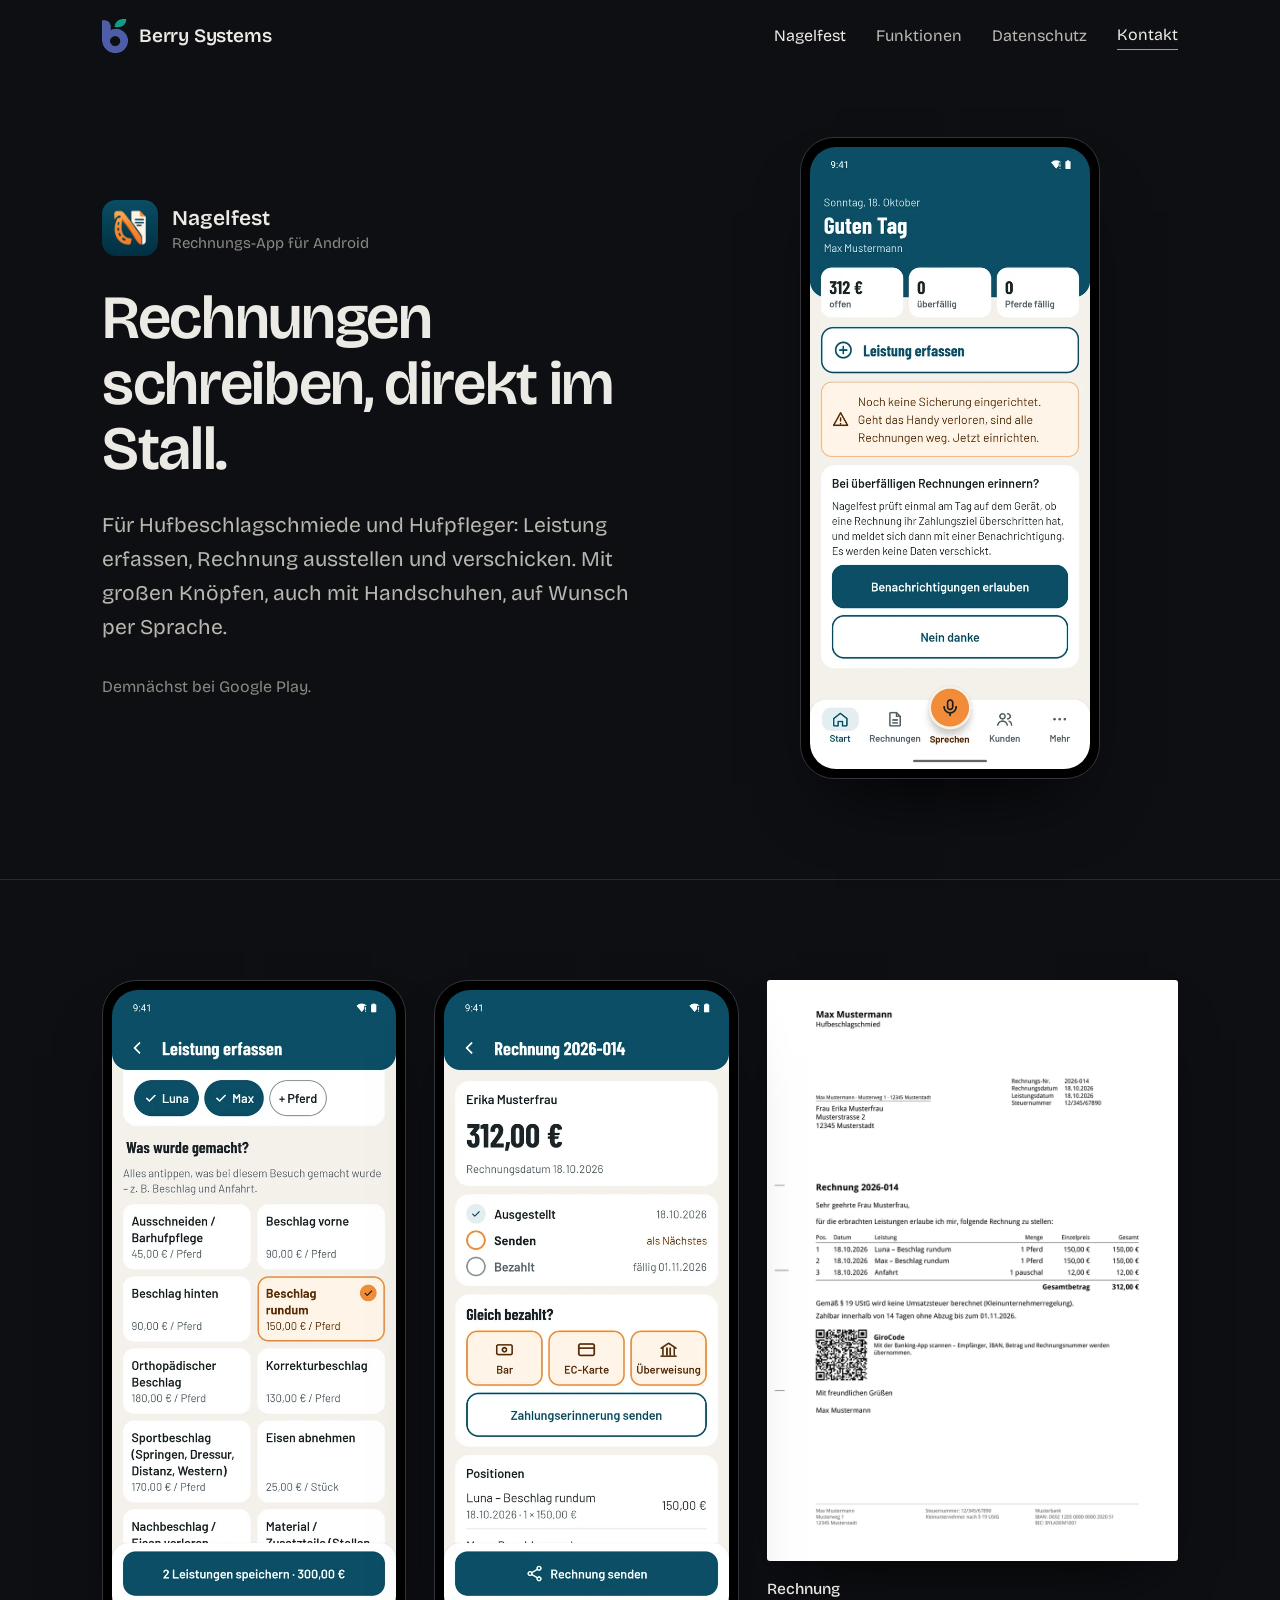
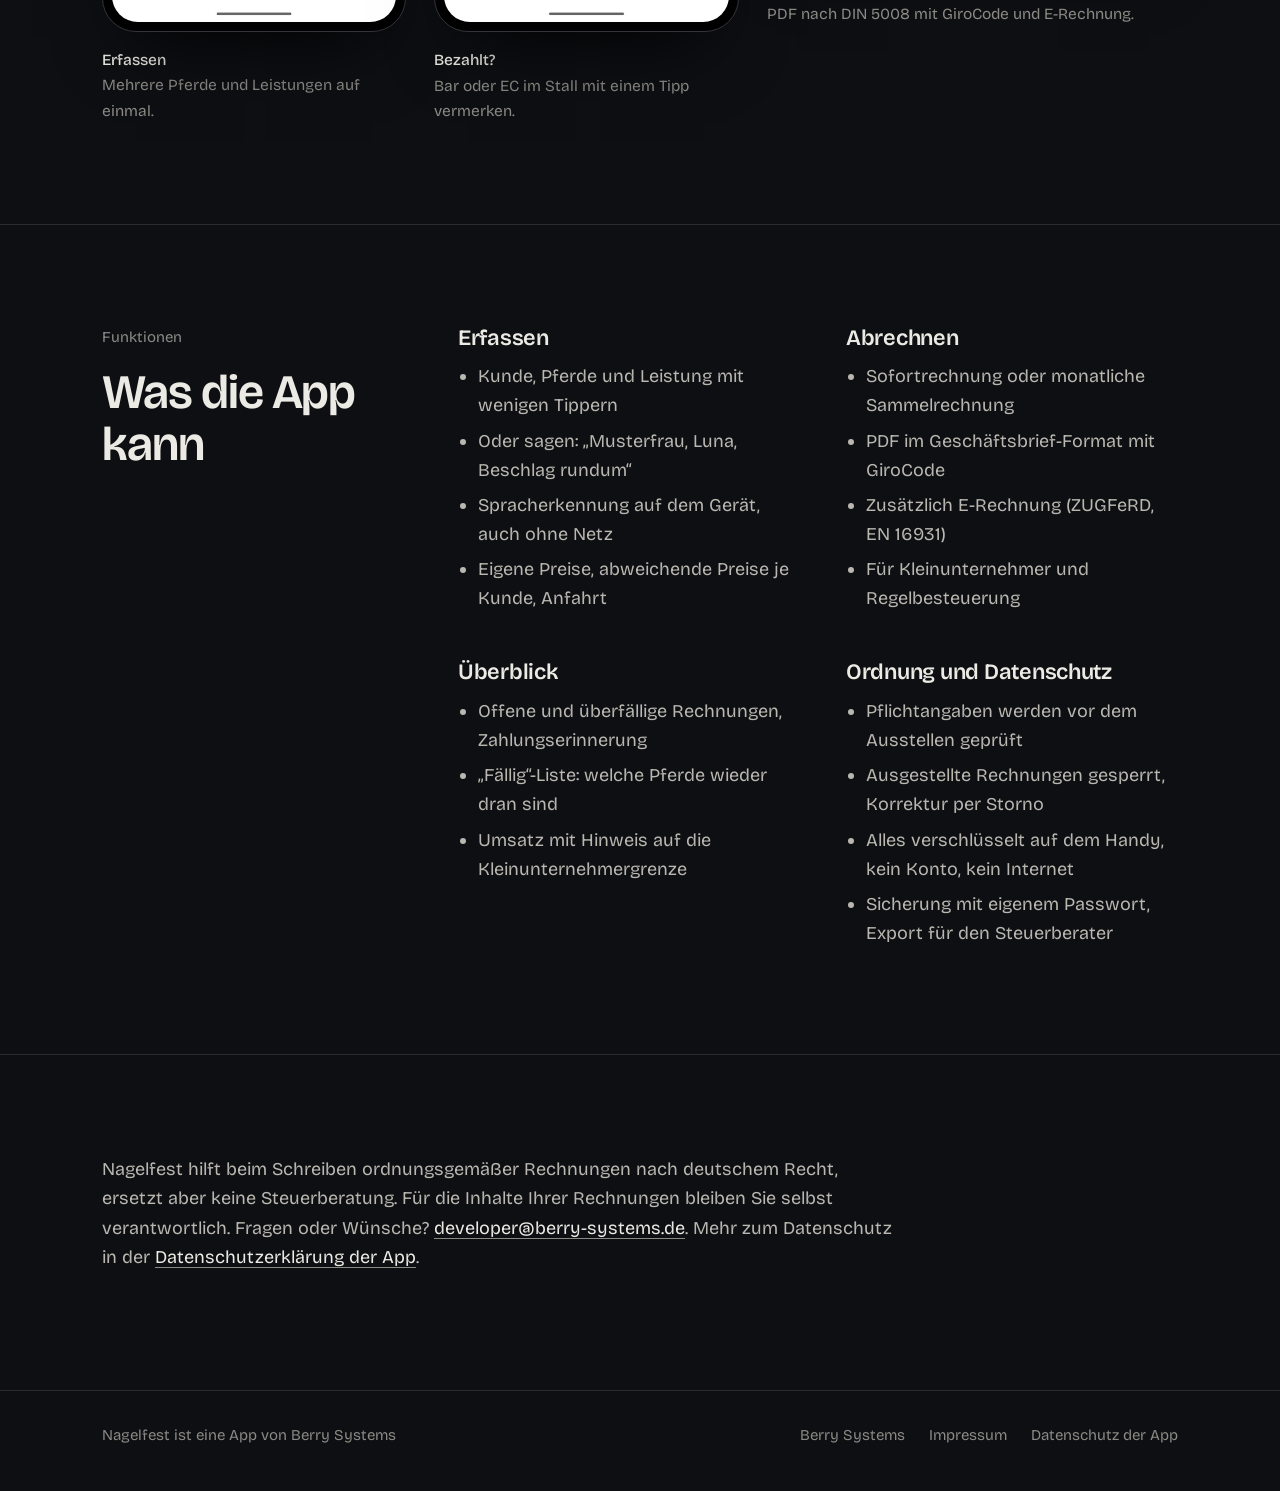
==== commit 5bcd7e40: "Ruhigeres Design ohne KI-Muster, echte Bildschirmfotos aus Nagelfest - Keine Kapseln mit Leuchtpunkt" ====
--- a/nagelfest/index.html
+++ b/nagelfest/index.html
@@ -2,143 +2,126 @@
 <html lang="de" class="no-js">
 <head>
 <meta charset="utf-8">
-<meta name="theme-color" content="#08090E">
 <meta name="viewport" content="width=device-width, initial-scale=1">
-<title>Nagelfest – Rechnungen für Hufschmiede</title>
+<meta name="theme-color" content="#0E0F13">
+<title>Nagelfest · Rechnungs-App für Hufschmiede</title>
 <meta name="description" content="Nagelfest: Rechnungs-App für Hufbeschlagschmiede und Hufpfleger. Leistung im Stall erfassen, Rechnung nach DIN 5008 mit GiroCode und E-Rechnung ausstellen. Offline, verschlüsselt, ohne Konto.">
 <link rel="icon" href="../img/nagelfest-icon.png">
 <link rel="stylesheet" href="../css/site.css">
 <style>
-  /* Nagelfest-Akzente (aus dem App-Design) auf dunklem Grund */
-  .nf { --nf-petrol: #4FA3C0; --nf-orange: #F28C38; }
-  .nf-hero { padding: 160px 0 80px; position: relative; overflow: hidden; }
-  .nf-hero .glow.a { background: rgba(79, 163, 192, .30); }
-  .nf-hero .glow.b { background: rgba(242, 140, 56, .18); }
-  .nf-hero .wrap { display: grid; grid-template-columns: 1.1fr .9fr; gap: 56px; align-items: center; }
-  .nf-hero .app { display: flex; align-items: center; gap: 16px; margin-bottom: 28px; }
-  .nf-hero .app img { width: 68px; height: 68px; border-radius: 18px; box-shadow: 0 0 40px -6px rgba(242, 140, 56, .5); }
-  .nf-hero .app span { font-size: 14px; color: var(--muted); line-height: 1.3; }
-  .nf-hero .app b { display: block; font-weight: 600; font-size: 26px; color: var(--text); letter-spacing: -.02em; }
-  .nf-hero h1 { font-size: clamp(44px, 6.4vw, 84px); }
-  .nf-hero h1 em { font-family: var(--serif); font-style: italic; font-weight: 400; color: var(--nf-orange); }
-  .nf-hero .lead { font-size: 20px; color: var(--muted); margin: 24px 0 30px; max-width: 32em; }
-  .nf-hero .phone { transform: rotate(4deg); margin: 0 auto; box-shadow: 0 40px 90px -30px rgba(0,0,0,.9), 0 0 0 1px rgba(255,255,255,.12), 0 0 80px -10px rgba(242,140,56,.35); }
-  .soon { display: inline-flex; align-items: center; gap: 10px; border: 1px dashed var(--line-strong); border-radius: 999px; padding: 12px 22px; font-weight: 500; color: var(--muted); }
-  @media (max-width: 900px) { .nf-hero .wrap { grid-template-columns: 1fr; } }
-  .feat { display: grid; grid-template-columns: repeat(2, 1fr); gap: 16px; }
+  .nf-hero { padding: 64px 0 100px; }
+  .nf-hero .wrap { display: grid; grid-template-columns: 1.1fr .9fr; gap: 64px; align-items: center; }
+  @media (max-width: 900px) { .nf-hero { padding: 40px 0 72px; } .nf-hero .wrap { grid-template-columns: 1fr; gap: 48px; } }
+  .app { display: flex; align-items: center; gap: 14px; margin-bottom: 30px; }
+  .app img { width: 56px; height: 56px; border-radius: 14px; }
+  .app span { color: var(--muted); font-size: 15px; line-height: 1.35; }
+  .app b { display: block; color: var(--text); font-weight: 600; font-size: 21px; }
+  .nf-hero .lead { font-size: 21px; color: var(--soft); margin: 26px 0 30px; max-width: 30em; }
+  .soon { color: var(--muted); font-size: 16px; }
+  .nf-shot { justify-self: center; width: min(300px, 80%); }
+  .nf-shot .frame { position: relative; }
+  .feat { display: grid; grid-template-columns: 1fr 1fr; gap: 40px 56px; }
   @media (max-width: 760px) { .feat { grid-template-columns: 1fr; } }
-  .feat .card { border-top: 2px solid var(--nf-petrol); }
-  .feat .card:nth-child(2n) { border-top-color: var(--nf-orange); }
-  .feat h3 { margin-bottom: 14px; }
-  .feat ul { margin: 0; padding-left: 18px; color: var(--muted); display: block; }
-  .feat li { margin: 6px 0; border: 0; padding: 0; background: none; border-radius: 0; font-size: 16px; color: var(--muted); }
-  .pgrid { display: grid; grid-template-columns: repeat(4, 1fr); gap: 16px; }
-  @media (max-width: 900px) { .pgrid { grid-template-columns: 1fr 1fr; } }
-  @media (max-width: 480px) { .pgrid { grid-template-columns: 1fr; } }
-  .pgrid .card b { display: block; font-weight: 600; font-size: 21px; letter-spacing: -.02em; margin-bottom: 8px; }
-  .pgrid .card span { color: var(--muted); font-size: 15.5px; }
-  .note-box { border-left: 3px solid var(--nf-orange); background: var(--surface); border-radius: 0 var(--radius) var(--radius) 0; padding: 22px 26px; max-width: 800px; color: var(--muted); }
-  .note-box strong { color: var(--text); }
+  .feat h3 { margin-bottom: 10px; }
+  .feat ul { margin: 0; padding-left: 20px; color: var(--soft); }
+  .feat li { margin: 6px 0; }
+  .note { color: var(--soft); max-width: 44em; }
 </style>
 <script>document.documentElement.classList.remove("no-js")</script>
 </head>
-<body class="nf">
+<body>
 <header class="site-head">
   <div class="bar">
-    <a class="brand" href="../" aria-label="Berry Systems – Startseite"><span class="logo"><img src="../img/berry-b-180.png" alt="" width="17" height="22"></span>Berry Systems</a>
-    <button class="menu-toggle" aria-expanded="false" aria-controls="menu" aria-label="Menü öffnen"><svg viewBox="0 0 24 24" fill="none" stroke="currentColor" stroke-width="2" stroke-linecap="round"><path d="M4 8h16M4 16h16"/></svg></button>
+    <a class="brand" href="../"><img src="../img/berry-b-180.png" alt="" width="26" height="34">Berry Systems</a>
+    <button class="menu-toggle" aria-expanded="false" aria-controls="menu">Menü</button>
     <nav class="menu" id="menu">
-      <a href="./" aria-current="page">Nagelfest</a><a href="#funktionen">Funktionen</a><a href="datenschutz.html">Datenschutz</a><a class="btn small" href="../#kontakt">Kontakt</a>
+      <a href="./" aria-current="page">Nagelfest</a>
+      <a href="#funktionen">Funktionen</a>
+      <a href="datenschutz.html">Datenschutz</a>
+      <a class="contact" href="../#kontakt">Kontakt</a>
     </nav>
   </div>
 </header>
 
 <main>
-  <section class="nf-hero">
-    <div class="glow a" aria-hidden="true"></div><div class="glow b" aria-hidden="true"></div>
+  <div class="nf-hero">
     <div class="wrap">
       <div>
-        <div class="app reveal"><img src="../img/nagelfest-icon.png" alt="Nagelfest-Symbol"><span><b>Nagelfest</b>für Android</span></div>
-        <h1 class="reveal d1">Rechnungen <em>direkt</em> im Stall.</h1>
-        <p class="lead reveal d2">Die Rechnungs-App für Hufbeschlagschmiede und Hufpfleger: Leistung erfassen, Rechnung
-          ausstellen, verschicken – mit großen Knöpfen, auch mit Handschuhen, auch per Sprache.</p>
-        <div class="reveal d3"><span class="soon">Bald bei Google Play</span></div>
+        <div class="app"><img src="../img/nagelfest-icon.png" alt=""><span><b>Nagelfest</b>Rechnungs-App für Android</span></div>
+        <h1>Rechnungen schreiben, direkt im Stall.</h1>
+        <p class="lead">Für Hufbeschlagschmiede und Hufpfleger: Leistung erfassen, Rechnung ausstellen und verschicken.
+          Mit großen Knöpfen, auch mit Handschuhen, auf Wunsch per Sprache.</p>
+        <p class="soon">Demnächst bei Google Play.</p>
       </div>
-      <div class="reveal d2" aria-hidden="true">
-        <div class="phone">
-          <div class="screen">
-            <div class="appbar"><img src="../img/nagelfest-icon.png" alt=""><b>Nagelfest</b></div>
-            <div class="tiles">
-              <div class="tile"><div class="lbl">Leistung erfassen</div><div class="val">Erika Musterfrau</div><div class="sub">Luna, Max · Beschlag rundum</div></div>
-              <div class="tile"><div class="lbl">Rechnung 2026-014</div><div class="val">145,00 €</div><div class="sub">ausgestellt · GiroCode · E-Rechnung</div></div>
-              <div class="tile warn"><div class="lbl">Fällig</div><div class="val">Sternchen</div><div class="sub">letzter Beschlag vor 6 Wochen</div></div>
-            </div>
-            <div class="big"><svg viewBox="0 0 24 24"><rect x="9" y="3" width="6" height="11" rx="3"/><path d="M5 11a7 7 0 0 0 14 0M12 18v3"/></svg>Leistung sprechen</div>
-          </div>
+      <div class="nf-shot"><div class="frame"><img src="../img/nagelfest-start.webp" alt="Startbildschirm von Nagelfest mit offenem Betrag und Schnellzugriff auf Leistung erfassen" width="540" height="1200"></div></div>
+    </div>
+  </div>
+
+  <section>
+    <div class="wrap">
+      <div class="gallery">
+        <figure class="reveal">
+          <div class="frame"><img src="../img/nagelfest-erfassen.webp" alt="Leistung erfassen: zwei Pferde und Beschlag rundum ausgewählt" width="540" height="1200" loading="lazy"></div>
+          <figcaption><b>Erfassen</b>Mehrere Pferde und Leistungen auf einmal.</figcaption>
+        </figure>
+        <figure class="reveal">
+          <div class="frame"><img src="../img/nagelfest-rechnung.webp" alt="Ausgestellte Rechnung mit Zahlungsstatus und Schnellwahl für Bar, EC-Karte und Überweisung" width="540" height="1200" loading="lazy"></div>
+          <figcaption><b>Bezahlt?</b>Bar oder EC im Stall mit einem Tipp vermerken.</figcaption>
+        </figure>
+        <figure class="reveal">
+          <img class="pdf" src="../img/nagelfest-rechnung-pdf.webp" alt="Rechnung als PDF nach DIN 5008 mit GiroCode" width="900" height="1273" loading="lazy">
+          <figcaption><b>Rechnung</b>PDF nach DIN 5008 mit GiroCode und E-Rechnung.</figcaption>
+        </figure>
+      </div>
+    </div>
+  </section>
+
+  <section id="funktionen">
+    <div class="wrap">
+      <div class="split">
+        <div><p class="label">Funktionen</p><h2>Was die App kann</h2></div>
+        <div class="feat">
+          <div class="reveal"><h3>Erfassen</h3><ul>
+            <li>Kunde, Pferde und Leistung mit wenigen Tippern</li>
+            <li>Oder sagen: „Musterfrau, Luna, Beschlag rundum“</li>
+            <li>Spracherkennung auf dem Gerät, auch ohne Netz</li>
+            <li>Eigene Preise, abweichende Preise je Kunde, Anfahrt</li>
+          </ul></div>
+          <div class="reveal"><h3>Abrechnen</h3><ul>
+            <li>Sofortrechnung oder monatliche Sammelrechnung</li>
+            <li>PDF im Geschäftsbrief-Format mit GiroCode</li>
+            <li>Zusätzlich E-Rechnung (ZUGFeRD, EN 16931)</li>
+            <li>Für Kleinunternehmer und Regelbesteuerung</li>
+          </ul></div>
+          <div class="reveal"><h3>Überblick</h3><ul>
+            <li>Offene und überfällige Rechnungen, Zahlungserinnerung</li>
+            <li>„Fällig“-Liste: welche Pferde wieder dran sind</li>
+            <li>Umsatz mit Hinweis auf die Kleinunternehmergrenze</li>
+          </ul></div>
+          <div class="reveal"><h3>Ordnung und Datenschutz</h3><ul>
+            <li>Pflichtangaben werden vor dem Ausstellen geprüft</li>
+            <li>Ausgestellte Rechnungen gesperrt, Korrektur per Storno</li>
+            <li>Alles verschlüsselt auf dem Handy, kein Konto, kein Internet</li>
+            <li>Sicherung mit eigenem Passwort, Export für den Steuerberater</li>
+          </ul></div>
         </div>
       </div>
     </div>
   </section>
 
-  <section id="funktionen" style="padding-top:40px">
+  <section>
     <div class="wrap">
-      <div class="head-row reveal"><div><div class="tag">Funktionen</div><h2>Alles, was zwischen zwei Pferden nötig ist.</h2></div></div>
-      <div class="feat">
-        <article class="card reveal" data-spot><h3>Erfassen</h3><ul>
-          <li>Kunde, Pferde und Leistung mit wenigen Tippern – mehrere Pferde auf einmal</li>
-          <li>Oder einfach sagen: „Musterfrau, Luna, Beschlag rundum“</li>
-          <li>Spracherkennung auf dem Gerät, auch ohne Netz</li>
-          <li>Eigener Leistungskatalog, Preise je Kunde, Anfahrt pauschal oder je Kilometer</li>
-        </ul></article>
-        <article class="card reveal d1" data-spot><h3>Abrechnen</h3><ul>
-          <li>Sofortrechnung nach dem Termin oder monatliche Sammelrechnung</li>
-          <li>PDF im Geschäftsbrief-Format (DIN 5008) mit GiroCode</li>
-          <li>Zusätzlich als E-Rechnung (ZUGFeRD / Factur-X, EN 16931)</li>
-          <li>Für Kleinunternehmer (§ 19 UStG) und Regelbesteuerung</li>
-        </ul></article>
-        <article class="card reveal" data-spot><h3>Im Blick behalten</h3><ul>
-          <li>Offene und überfällige Rechnungen, freundliche Zahlungserinnerung</li>
-          <li>Bar oder EC im Stall mit einem Tipp als bezahlt markieren</li>
-          <li>„Fällig“-Liste: welche Pferde wieder dran sind</li>
-          <li>Umsatzübersicht mit Hinweis auf die Kleinunternehmergrenze</li>
-        </ul></article>
-        <article class="card reveal d1" data-spot><h3>Ordnung fürs Finanzamt</h3><ul>
-          <li>Prüft alle Pflichtangaben vor dem Ausstellen</li>
-          <li>Fortlaufende Nummern, ausgestellte Rechnungen unveränderbar</li>
-          <li>Korrektur nur per Stornorechnung</li>
-          <li>Export für den Steuerberater: alle PDFs plus Rechnungsliste</li>
-        </ul></article>
-      </div>
-    </div>
-  </section>
-
-  <section class="privacy" style="padding-top:0">
-    <div class="wrap">
-      <div class="head-row reveal"><div><div class="tag">Datenschutz</div><h2>Ihre Daten bleiben auf Ihrem Handy.</h2></div></div>
-      <div class="pgrid">
-        <div class="card reveal" data-spot><b>Kein Internet</b><span>Die App hat keine Berechtigung, ins Internet zu gehen.</span></div>
-        <div class="card reveal d1" data-spot><b>Verschlüsselt</b><span>Datenbank mit SQLCipher, Schlüssel im Android Keystore.</span></div>
-        <div class="card reveal d2" data-spot><b>Kein Konto</b><span>Keine Anmeldung, keine Cloud, keine Werbung, kein Tracking.</span></div>
-        <div class="card reveal d3" data-spot><b>Eigene Sicherung</b><span>Mit Ihrem Passwort verschlüsselt, an einem Ort Ihrer Wahl.</span></div>
-      </div>
-      <p style="margin-top:28px" class="reveal"><a href="datenschutz.html">Datenschutzerklärung der App lesen →</a></p>
-    </div>
-  </section>
-
-  <section style="padding-top:0">
-    <div class="wrap">
-      <div class="note-box reveal">
-        <strong>Hinweis:</strong> Nagelfest hilft beim Schreiben ordnungsgemäßer Rechnungen nach deutschem Recht, ersetzt
-        aber keine Steuerberatung. Für die Inhalte Ihrer Rechnungen bleiben Sie selbst verantwortlich.
-        Fragen oder Wünsche? <a href="mailto:developer@berry-systems.de?subject=Nagelfest">developer@berry-systems.de</a>
-      </div>
+      <p class="note">Nagelfest hilft beim Schreiben ordnungsgemäßer Rechnungen nach deutschem Recht, ersetzt aber keine
+        Steuerberatung. Für die Inhalte Ihrer Rechnungen bleiben Sie selbst verantwortlich. Fragen oder Wünsche?
+        <a href="mailto:developer@berry-systems.de?subject=Nagelfest">developer@berry-systems.de</a>.
+        Mehr zum Datenschutz in der <a href="datenschutz.html">Datenschutzerklärung der App</a>.</p>
     </div>
   </section>
 </main>
 
 <footer class="site-foot">
   <div class="wrap">
-    <span>Nagelfest ist eine App von Berry Systems · Tim Militz · Wiehl</span>
+    <span>Nagelfest ist eine App von Berry Systems</span>
     <nav><a href="../">Berry Systems</a><a href="../impressum.html">Impressum</a><a href="datenschutz.html">Datenschutz der App</a></nav>
   </div>
 </footer>
--- a/css/site.css
+++ b/css/site.css
@@ -1,374 +1,182 @@
-/* Berry Systems – Webauftritt (dunkel). Alles lokal: keine externen Schriften, Skripte oder Tracker.
-   Schriften (SIL Open Font License 1.1, siehe fonts/*OFL.txt): Bricolage Grotesque, Instrument Serif, Barlow. */
+/* Berry Systems – Webauftritt. Alles lokal: keine externen Schriften, Skripte oder Tracker.
+   Schriften (SIL Open Font License 1.1, siehe fonts/*OFL.txt): Bricolage Grotesque, Instrument Serif. */
 
 @font-face { font-family: "Bricolage"; src: url("../fonts/bricolage.ttf") format("truetype"); font-weight: 200 800; font-stretch: 75% 100%; font-display: swap; }
 @font-face { font-family: "Instrument Serif"; src: url("../fonts/is-InstrumentSerif-Italic.ttf") format("truetype"); font-weight: 400; font-style: italic; font-display: swap; }
-@font-face { font-family: "Instrument Serif"; src: url("../fonts/is-InstrumentSerif-Regular.ttf") format("truetype"); font-weight: 400; font-style: normal; font-display: swap; }
-@font-face { font-family: "Barlow"; src: url("../fonts/barlow_regular.ttf") format("truetype"); font-weight: 400; font-display: swap; }
-@font-face { font-family: "Barlow"; src: url("../fonts/barlow_semibold.ttf") format("truetype"); font-weight: 600; font-display: swap; }
 
 :root {
-  --bg: #08090E;
-  --bg-2: #0D0F16;
-  --surface: #12141D;
-  --surface-2: #181B26;
-  --line: rgba(255, 255, 255, .08);
-  --line-strong: rgba(255, 255, 255, .14);
-  --text: #EEEFF4;
-  --muted: #8F94A8;
-  --dim: #5E6378;
-  --berry: #7383E6;          /* Logo-Blau, für dunklen Grund aufgehellt */
-  --berry-deep: #4D5DAA;     /* Logo-Blau original */
-  --leaf: #1FD1A8;           /* Blatt-Grün, aufgehellt */
-  --leaf-deep: #0C9D82;
-  --glow-berry: rgba(115, 131, 230, .35);
-  --glow-leaf: rgba(31, 209, 168, .22);
-  --radius: 18px;
+  --bg: #0E0F13;
+  --bg-2: #14161B;
+  --text: #ECEAE4;
+  --soft: #B9B7B0;
+  --muted: #8A8984;
+  --line: #2A2B30;
+  --accent: #8B97E8;        /* Blau aus dem Logo, für dunklen Grund aufgehellt */
+  --accent-ink: #0E0F13;
   --sans: "Bricolage", system-ui, -apple-system, "Segoe UI", sans-serif;
   --serif: "Instrument Serif", Georgia, serif;
   color-scheme: dark;
 }
 
 *, *::before, *::after { box-sizing: border-box; }
-html { -webkit-text-size-adjust: 100%; scroll-behavior: smooth; scroll-padding-top: 90px; background: var(--bg); }
-body {
-  margin: 0; background: var(--bg); color: var(--text);
-  font: 400 17px/1.6 var(--sans); font-variation-settings: "opsz" 14;
-  overflow-x: hidden; -webkit-font-smoothing: antialiased;
-}
+html { -webkit-text-size-adjust: 100%; scroll-behavior: smooth; scroll-padding-top: 80px; background: var(--bg); }
+body { margin: 0; background: var(--bg); color: var(--text); font: 400 18px/1.62 var(--sans); font-variation-settings: "opsz" 14; overflow-x: hidden; -webkit-font-smoothing: antialiased; }
 img { max-width: 100%; height: auto; display: block; }
-a { color: var(--text); text-underline-offset: 3px; text-decoration-color: var(--dim); }
-a:hover { color: var(--leaf); text-decoration-color: var(--leaf); }
-:focus-visible { outline: 2px solid var(--leaf); outline-offset: 3px; border-radius: 6px; }
-::selection { background: var(--berry); color: #fff; }
+a { color: var(--text); text-decoration-color: var(--muted); text-underline-offset: 4px; text-decoration-thickness: 1px; }
+a:hover { color: var(--accent); text-decoration-color: var(--accent); }
+:focus-visible { outline: 2px solid var(--accent); outline-offset: 3px; }
+::selection { background: var(--accent); color: var(--accent-ink); }
+p { margin: 0 0 1em; }
 
-.wrap { width: 100%; max-width: 1180px; margin: 0 auto; padding: 0 28px; }
-@media (max-width: 600px) { .wrap { padding: 0 18px; } }
+.wrap { width: 100%; max-width: 1140px; margin: 0 auto; padding: 0 32px; }
+@media (max-width: 640px) { .wrap { padding: 0 20px; } }
 
-h1, h2, h3 { font-family: var(--sans); font-weight: 600; letter-spacing: -.035em; line-height: 1.02; margin: 0; font-variation-settings: "opsz" 96; }
-h1 { font-size: clamp(46px, 7.6vw, 104px); }
-h2 { font-size: clamp(36px, 5vw, 64px); }
-h3 { font-size: 23px; letter-spacing: -.02em; line-height: 1.2; font-variation-settings: "opsz" 24; }
-.serif { font-family: var(--serif); font-style: italic; font-weight: 400; letter-spacing: -.01em; }
-.grad { background: linear-gradient(100deg, var(--berry) 10%, var(--leaf) 90%); -webkit-background-clip: text; background-clip: text; color: transparent; }
-p { margin: 0 0 1em; }
-.muted { color: var(--muted); }
+h1, h2, h3 { font-weight: 600; margin: 0; letter-spacing: -.022em; font-variation-settings: "opsz" 72; }
+h1 { font-size: clamp(38px, 4.8vw, 62px); line-height: 1.06; }
+h2 { font-size: clamp(32px, 3.8vw, 48px); line-height: 1.08; }
+h3 { font-size: 22px; line-height: 1.25; letter-spacing: -.012em; font-variation-settings: "opsz" 24; }
 
-/* Kleine Kennzeichnung über Überschriften */
-.tag {
-  display: inline-flex; align-items: center; gap: 8px; margin-bottom: 22px;
-  font-size: 13px; font-weight: 500; letter-spacing: .06em; text-transform: uppercase; color: var(--muted);
-  padding: 7px 14px 7px 10px; border: 1px solid var(--line-strong); border-radius: 999px; background: rgba(255, 255, 255, .02);
-}
-.tag::before { content: ""; width: 7px; height: 7px; border-radius: 50%; background: var(--leaf); box-shadow: 0 0 10px var(--leaf); }
-
-/* ---------- Kopfzeile ---------- */
-.site-head { position: fixed; inset: 14px 0 auto 0; z-index: 30; pointer-events: none; }
-.site-head .bar {
-  pointer-events: auto; max-width: 1180px; margin: 0 auto; width: calc(100% - 28px);
-  display: flex; align-items: center; gap: 22px; height: 62px; padding: 0 10px 0 18px;
-  border-radius: 999px; border: 1px solid transparent;
-  transition: background .35s, border-color .35s, backdrop-filter .35s;
-}
-.site-head.scrolled .bar { background: rgba(13, 15, 22, .72); border-color: var(--line); backdrop-filter: blur(16px) saturate(1.4); -webkit-backdrop-filter: blur(16px) saturate(1.4); }
-.brand { display: flex; align-items: center; gap: 10px; text-decoration: none; color: var(--text); font-weight: 600; font-size: 19px; letter-spacing: -.02em; }
+/* Kopfzeile */
+.site-head { position: sticky; top: 0; z-index: 20; background: var(--bg); border-bottom: 1px solid transparent; transition: border-color .3s; }
+.site-head.scrolled { border-bottom-color: var(--line); }
+.site-head .bar { max-width: 1140px; margin: 0 auto; padding: 0 32px; height: 72px; display: flex; align-items: center; gap: 28px; }
+@media (max-width: 640px) { .site-head .bar { padding: 0 20px; } }
+.brand { display: flex; align-items: center; gap: 11px; text-decoration: none; font-weight: 600; font-size: 19px; letter-spacing: -.01em; }
 .brand:hover { color: var(--text); }
-.brand .logo { width: 32px; height: 32px; border-radius: 9px; background: #fff; display: grid; place-items: center; }
-.brand .logo img { width: 17px; }
-.brand:hover .logo { animation: nod .7s ease; }
-@keyframes nod { 30% { transform: rotate(-8deg); } 65% { transform: rotate(5deg); } }
-.menu { margin-left: auto; display: flex; align-items: center; gap: 4px; }
-.menu a { color: var(--muted); text-decoration: none; font-size: 15px; font-weight: 500; padding: 9px 14px; border-radius: 999px; transition: color .2s, background .2s; }
-.menu a:hover, .menu a[aria-current="page"] { color: var(--text); background: rgba(255, 255, 255, .06); }
-.menu a.btn { color: #0A0B10; margin-left: 8px; }
-.menu-toggle { display: none; margin-left: auto; background: none; border: 0; color: var(--text); width: 48px; height: 48px; cursor: pointer; border-radius: 50%; }
-.menu-toggle svg { width: 26px; height: 26px; }
-@media (max-width: 880px) {
-  .site-head .bar { background: rgba(13, 15, 22, .82); border-color: var(--line); backdrop-filter: blur(16px); -webkit-backdrop-filter: blur(16px); }
-  .menu-toggle { display: grid; place-items: center; }
-  .menu {
-    position: fixed; top: 86px; left: 14px; right: 14px; flex-direction: column; align-items: stretch; gap: 2px;
-    background: rgba(18, 20, 29, .97); border: 1px solid var(--line); border-radius: 22px; padding: 10px;
-    opacity: 0; transform: translateY(-8px) scale(.98); pointer-events: none; transition: opacity .2s, transform .2s;
-  }
-  .menu.open { opacity: 1; transform: none; pointer-events: auto; }
-  .menu a { font-size: 18px; padding: 14px 16px; }
-  .menu a.btn { margin: 8px 0 0; justify-content: center; }
+.brand img { width: 26px; height: auto; }
+.menu { margin-left: auto; display: flex; gap: 30px; align-items: center; }
+.menu a { text-decoration: none; color: var(--soft); font-size: 16px; }
+.menu a:hover, .menu a[aria-current="page"] { color: var(--text); }
+.menu a.contact { color: var(--text); border-bottom: 1px solid var(--accent); padding-bottom: 2px; }
+.menu-toggle { display: none; margin-left: auto; background: none; border: 1px solid var(--line); color: var(--text); font: 500 15px var(--sans); padding: 10px 16px; cursor: pointer; border-radius: 8px; }
+@media (max-width: 820px) {
+  .menu-toggle { display: block; }
+  .menu { position: absolute; top: 72px; left: 0; right: 0; flex-direction: column; align-items: stretch; gap: 0; background: var(--bg); border-bottom: 1px solid var(--line); padding: 4px 20px 16px; display: none; }
+  .menu.open { display: flex; }
+  .menu a { padding: 14px 0; font-size: 19px; border-bottom: 1px solid var(--line); }
+  .menu a.contact { border-bottom: 1px solid var(--line); padding-bottom: 14px; }
 }
 
-/* ---------- Knöpfe ---------- */
-.btn {
-  display: inline-flex; align-items: center; justify-content: center; gap: 10px; min-height: 50px; padding: 0 24px;
-  border-radius: 999px; font: 600 16px var(--sans); text-decoration: none; cursor: pointer; border: 0;
-  background: var(--text); color: #0A0B10; position: relative; isolation: isolate;
-  transition: transform .2s ease, box-shadow .3s ease;
-}
-.btn:hover { color: #0A0B10; transform: translateY(-2px); box-shadow: 0 10px 30px -8px var(--glow-leaf), 0 0 0 4px rgba(31, 209, 168, .15); }
-.btn .arrow { display: inline-grid; place-items: center; width: 26px; height: 26px; border-radius: 50%; background: #0A0B10; color: var(--text); font-size: 14px; transition: transform .25s; margin-right: -10px; }
-.btn:hover .arrow { transform: translateX(3px) rotate(-45deg); }
-.btn.ghost { background: transparent; color: var(--text); border: 1px solid var(--line-strong); }
-.btn.ghost:hover { background: rgba(255, 255, 255, .05); color: var(--text); box-shadow: none; }
-.btn.small { min-height: 42px; padding: 0 18px; font-size: 15px; }
+/* Knöpfe */
+.btn { display: inline-flex; align-items: center; gap: 10px; min-height: 52px; padding: 0 24px; border-radius: 10px; background: var(--accent); color: var(--accent-ink); font: 600 17px var(--sans); text-decoration: none; transition: background .2s, transform .2s; }
+.btn:hover { background: #A5AEF0; color: var(--accent-ink); transform: translateY(-1px); }
+.textlink { font-size: 17px; }
 
-/* ---------- Hero ---------- */
-.hero { position: relative; padding: 170px 0 90px; overflow: hidden; }
-.hero::before { /* Raster */
-  content: ""; position: absolute; inset: 0; z-index: -2;
-  background-image: linear-gradient(var(--line) 1px, transparent 1px), linear-gradient(90deg, var(--line) 1px, transparent 1px);
-  background-size: 64px 64px; background-position: center top;
-  mask-image: radial-gradient(ellipse 70% 60% at 50% 30%, #000 30%, transparent 75%);
-  -webkit-mask-image: radial-gradient(ellipse 70% 60% at 50% 30%, #000 30%, transparent 75%);
-}
-.glow { position: absolute; z-index: -1; border-radius: 50%; filter: blur(80px); pointer-events: none; }
-.glow.a { width: 620px; height: 480px; left: 50%; top: -140px; transform: translateX(-60%); background: var(--glow-berry); animation: drift 14s ease-in-out infinite alternate; }
-.glow.b { width: 420px; height: 360px; right: -80px; top: 220px; background: var(--glow-leaf); animation: drift 18s ease-in-out infinite alternate-reverse; }
-@keyframes drift { to { transform: translate(-40%, 60px) scale(1.12); } }
-.hero .wrap { text-align: center; }
-.hero h1 { max-width: 13em; margin: 0 auto; }
-.hero h1 .serif { font-size: 1.08em; letter-spacing: -.02em; }
-.hero .lead { font-size: clamp(18px, 2vw, 21px); color: var(--muted); max-width: 37em; margin: 28px auto 38px; }
-.hero .actions { display: flex; flex-wrap: wrap; justify-content: center; gap: 12px; }
-.hero .meta { margin-top: 26px; font-size: 14px; color: var(--dim); }
+/* Einstieg */
+.hero { padding: 72px 0 110px; }
+.hero .wrap { display: grid; grid-template-columns: 1.3fr .7fr; gap: 56px; align-items: center; }
+@media (max-width: 920px) { .hero { padding: 40px 0 80px; } .hero .wrap { grid-template-columns: 1fr; gap: 56px; } }
+.byline { font-size: 15px; color: var(--muted); margin-bottom: 26px; }
+.hero h1 { max-width: 15em; }
+.hero .lead { font-size: 21px; color: var(--soft); margin: 28px 0 36px; max-width: 30em; }
+.hero .actions { display: flex; flex-wrap: wrap; align-items: center; gap: 18px 28px; }
 
-/* Wortweise einblenden */
-.words .w { display: inline-block; opacity: 0; transform: translateY(.45em); filter: blur(6px); animation: wordIn .8s cubic-bezier(.2, .8, .2, 1) forwards; }
-@keyframes wordIn { to { opacity: 1; transform: none; filter: none; } }
-.fade-up { opacity: 0; transform: translateY(16px); animation: fadeUp .9s cubic-bezier(.2, .8, .2, 1) forwards; }
-@keyframes fadeUp { to { opacity: 1; transform: none; } }
+/* Bildschirmfoto im neutralen Rahmen, PDF dahinter */
+.shots { position: relative; justify-self: center; width: min(400px, 100%); aspect-ratio: 4 / 5; }
+.frame { position: absolute; border-radius: 34px; padding: 9px; background: #000; border: 1px solid #34353B; box-shadow: 0 40px 70px -35px rgba(0, 0, 0, .9); }
+.frame img { border-radius: 26px; }
+.shots .frame { width: 58%; right: 0; top: 0; z-index: 2; }
+.shots .paper { position: absolute; left: 0; bottom: 0; width: 66%; transform: rotate(-4deg); box-shadow: 0 30px 60px -30px rgba(0, 0, 0, .9); border-radius: 3px; transition: transform .6s ease; }
+.shots:hover .paper { transform: rotate(-2deg) translateY(-6px); }
+.shots figcaption { position: absolute; left: 0; bottom: -44px; font-size: 14px; color: var(--muted); }
 
-/* Bühne unter dem Hero: Rechnung, Telefon, Automationskarte */
-.stage { position: relative; margin: 80px auto 0; max-width: 980px; height: 470px; }
-@media (max-width: 860px) { .stage { height: auto; display: grid; gap: 18px; justify-items: center; margin-top: 56px; } }
-.float { position: absolute; transition: transform .2s ease-out; will-change: transform; }
-@media (max-width: 860px) { .float { position: relative; inset: auto !important; transform: none !important; } }
-.glass {
-  background: linear-gradient(180deg, rgba(30, 33, 46, .9), rgba(18, 20, 29, .92));
-  border: 1px solid var(--line-strong); border-radius: 20px;
-  box-shadow: 0 30px 80px -30px rgba(0, 0, 0, .8), inset 0 1px 0 rgba(255, 255, 255, .06);
-}
+/* Abschnitte */
+section { padding: 100px 0; border-top: 1px solid var(--line); }
+@media (max-width: 640px) { section { padding: 72px 0; } }
+.label { font-size: 15px; color: var(--muted); margin-bottom: 18px; }
+.split { display: grid; grid-template-columns: 300px 1fr; gap: 56px; }
+@media (max-width: 900px) { .split { grid-template-columns: 1fr; gap: 20px; } }
 
-/* Rechnung */
-.f-invoice { left: 0; top: 40px; width: 380px; }
-.invoice { padding: 24px 24px 20px; font-size: 14px; line-height: 1.45; text-align: left; position: relative; }
-.invoice .top { display: flex; justify-content: space-between; gap: 12px; margin-bottom: 16px; }
-.invoice .from { font-size: 11px; color: var(--dim); letter-spacing: .06em; }
-.invoice .title { font-size: 24px; font-weight: 600; letter-spacing: -.03em; margin-top: 8px; }
-.invoice .no { font-size: 12.5px; color: var(--muted); font-variant-numeric: tabular-nums; }
-.invoice .to { font-size: 13px; color: var(--muted); margin-bottom: 12px; }
-.invoice .to strong { color: var(--text); font-weight: 500; }
-.invoice .row { display: grid; grid-template-columns: 1fr auto; gap: 12px; padding: 9px 0; border-top: 1px dashed var(--line-strong); font-variant-numeric: tabular-nums; transition: opacity .35s, transform .35s; }
-.invoice .row small { display: block; color: var(--dim); font-size: 12px; }
-.invoice .row.pending { opacity: 0; transform: translateY(6px); }
-.invoice .sum { display: grid; grid-template-columns: 1fr auto; padding: 12px 0 2px; border-top: 1px solid var(--text); font-weight: 600; font-size: 17px; font-variant-numeric: tabular-nums; }
-.invoice .note { font-size: 11.5px; color: var(--dim); margin-top: 8px; }
-.invoice .qr { flex: none; width: 54px; height: 54px; padding: 4px; background: #fff; border-radius: 6px; opacity: 0; transform: scale(.85); transition: opacity .5s, transform .5s; }
-.invoice.qr-on .qr { opacity: 1; transform: none; }
-.invoice .qr rect { fill: #0A0B10; }
-.stamp {
-  position: absolute; right: -14px; bottom: -16px; z-index: 2; border: 2px solid var(--leaf); color: var(--leaf);
-  border-radius: 8px; padding: 5px 11px 3px; font-family: var(--serif); font-style: italic; font-size: 22px; line-height: 1;
-  background: rgba(8, 9, 14, .7); transform: rotate(-10deg) scale(1.8); opacity: 0;
-}
-.stamp.on { animation: stamp .45s cubic-bezier(.3, 1.6, .5, 1) forwards; }
-@keyframes stamp { to { transform: rotate(-10deg) scale(1); opacity: 1; } }
-.replay { margin-top: 12px; background: none; border: 0; color: var(--dim); font: 500 13px var(--sans); cursor: pointer; display: inline-flex; gap: 6px; align-items: center; padding: 6px 0; }
-.replay:hover { color: var(--leaf); }
+/* Warum */
+.why { display: grid; grid-template-columns: .8fr 1.2fr; gap: 64px; align-items: start; }
+@media (max-width: 900px) { .why { grid-template-columns: 1fr; gap: 36px; } }
+.photo-slot { aspect-ratio: 4 / 5; border: 1px dashed #3A3B42; border-radius: 6px; display: grid; place-items: center; color: var(--muted); font-size: 15px; background: repeating-linear-gradient(135deg, transparent 0 14px, rgba(255, 255, 255, .02) 14px 15px); }
+.why .text h2 { margin-bottom: 28px; }
+.why .text p { color: var(--soft); font-size: 20px; max-width: 32em; }
+.why .sign { font-family: var(--serif); font-style: italic; font-size: 30px; color: var(--text); margin-top: 8px; }
 
-/* Telefon (neutraler Rahmen) */
-.f-phone { left: 50%; top: 0; margin-left: -125px; z-index: 2; }
-.phone {
-  width: 250px; aspect-ratio: 9 / 18.5; border-radius: 40px; padding: 10px; background: #050608;
-  box-shadow: 0 40px 90px -30px rgba(0, 0, 0, .9), 0 0 0 1px rgba(255, 255, 255, .12), 0 0 70px -10px var(--glow-berry);
-}
-.phone .screen { width: 100%; height: 100%; border-radius: 31px; overflow: hidden; background: #F4F1EC; color: #1D2A30; display: flex; flex-direction: column; font: 13px/1.4 "Barlow", sans-serif; text-align: left; }
-.phone .appbar { background: #0B4E65; color: #fff; padding: 28px 14px 12px; display: flex; align-items: center; gap: 9px; border-bottom: 4px solid #F28C38; }
-.phone .appbar img { width: 26px; height: 26px; border-radius: 7px; }
-.phone .appbar b { font-weight: 600; font-size: 19px; }
-.phone .tiles { padding: 12px 10px; display: grid; gap: 9px; }
-.phone .tile { background: #fff; border-radius: 12px; padding: 10px 12px; box-shadow: 0 1px 2px rgba(0, 0, 0, .06); }
-.phone .tile .lbl { font-size: 10.5px; text-transform: uppercase; letter-spacing: .06em; color: #55656C; font-weight: 600; }
-.phone .tile .val { font-size: 20px; font-weight: 600; color: #0B4E65; font-variant-numeric: tabular-nums; }
-.phone .tile.warn .val { color: #C2611A; }
-.phone .tile .sub { color: #55656C; font-size: 11.5px; }
-.phone .big { margin: auto 10px 16px; background: #F28C38; color: #1D2A30; border-radius: 14px; text-align: center; font-weight: 600; font-size: 15px; padding: 14px; display: flex; align-items: center; justify-content: center; gap: 8px; }
-.phone .big svg { width: 18px; height: 18px; stroke: currentColor; fill: none; stroke-width: 2.2; stroke-linecap: round; }
+/* Leistungen als Liste */
+.services { list-style: none; margin: 0; padding: 0; }
+.services li { display: grid; grid-template-columns: 60px 1fr 1.1fr; gap: 28px; padding: 34px 0; border-top: 1px solid var(--line); }
+.services li:last-child { border-bottom: 1px solid var(--line); }
+@media (max-width: 760px) { .services li { grid-template-columns: 40px 1fr; } .services li .ex { grid-column: 2; } }
+.services .no { color: var(--muted); font-size: 15px; padding-top: 4px; font-variant-numeric: tabular-nums; }
+.services h3 { margin-bottom: 8px; }
+.services p { color: var(--soft); margin: 0; }
+.services .ex { color: var(--muted); font-size: 16px; padding-top: 4px; }
+.services .ex b { color: var(--soft); font-weight: 500; display: block; margin-bottom: 4px; }
 
-/* Automationskarte */
-.f-flow { right: 0; top: 70px; width: 330px; }
-.flow { padding: 20px; text-align: left; }
-.flow .head { display: flex; justify-content: space-between; align-items: center; font-size: 13px; color: var(--muted); margin-bottom: 14px; }
-.flow .live { display: inline-flex; align-items: center; gap: 6px; color: var(--leaf); font-size: 12px; }
-.flow .live::before { content: ""; width: 7px; height: 7px; border-radius: 50%; background: var(--leaf); animation: blink 1.6s infinite; }
-@keyframes blink { 50% { opacity: .25; } }
-.node { display: flex; align-items: center; gap: 12px; padding: 11px 12px; border-radius: 12px; background: rgba(255, 255, 255, .03); border: 1px solid var(--line); font-size: 14px; position: relative; }
-.node + .node { margin-top: 18px; }
-.node + .node::before { content: ""; position: absolute; left: 25px; top: -19px; width: 2px; height: 18px; background: linear-gradient(var(--berry), var(--leaf)); }
-.node .ic { width: 28px; height: 28px; border-radius: 8px; display: grid; place-items: center; background: rgba(115, 131, 230, .16); color: var(--berry); flex: none; }
-.node .ic svg { width: 16px; height: 16px; stroke: currentColor; fill: none; stroke-width: 2; stroke-linecap: round; stroke-linejoin: round; }
-.node.ok .ic { background: rgba(31, 209, 168, .15); color: var(--leaf); }
-.node small { display: block; color: var(--dim); font-size: 12px; }
-.node .chk { margin-left: auto; color: var(--leaf); opacity: 0; transition: opacity .3s; }
-.node.done .chk { opacity: 1; }
-
-/* ---------- Laufband ---------- */
-.ticker { border-block: 1px solid var(--line); padding: 22px 0; overflow: hidden; position: relative; background: var(--bg-2); }
-.ticker::before, .ticker::after { content: ""; position: absolute; top: 0; bottom: 0; width: 120px; z-index: 1; pointer-events: none; }
-.ticker::before { left: 0; background: linear-gradient(90deg, var(--bg-2), transparent); }
-.ticker::after { right: 0; background: linear-gradient(-90deg, var(--bg-2), transparent); }
-.ticker .track { display: flex; gap: 56px; width: max-content; animation: marquee 38s linear infinite; }
-.ticker:hover .track { animation-play-state: paused; }
-.ticker span { color: var(--muted); font-size: 18px; font-weight: 500; white-space: nowrap; display: inline-flex; align-items: center; gap: 56px; letter-spacing: -.01em; }
-.ticker span::after { content: "✦"; color: var(--dim); font-size: 12px; }
-@keyframes marquee { to { transform: translateX(-50%); } }
-
-/* ---------- Abschnitte ---------- */
-section { padding: 120px 0; position: relative; }
-@media (max-width: 700px) { section { padding: 80px 0; } }
-.head-row { display: flex; justify-content: space-between; align-items: flex-end; gap: 40px; margin-bottom: 56px; flex-wrap: wrap; }
-.head-row h2 { max-width: 12em; }
-.head-row p { color: var(--muted); max-width: 26em; margin: 0; font-size: 18px; }
-
-/* Leistungen: Bento */
-.bento { display: grid; grid-template-columns: repeat(6, 1fr); gap: 16px; }
-.card {
-  position: relative; border-radius: var(--radius); padding: 30px; background: var(--surface);
-  border: 1px solid var(--line); overflow: hidden; isolation: isolate;
-}
-.card::before { /* Lichtfleck folgt der Maus */
-  content: ""; position: absolute; inset: 0; z-index: -1; opacity: 0; transition: opacity .3s;
-  background: radial-gradient(420px circle at var(--mx, 50%) var(--my, 50%), rgba(115, 131, 230, .14), transparent 60%);
-}
-.card:hover::before { opacity: 1; }
-.card:hover { border-color: var(--line-strong); }
-.card .num { font-size: 13px; color: var(--dim); font-variant-numeric: tabular-nums; margin-bottom: 40px; display: flex; justify-content: space-between; }
-.card h3 { margin-bottom: 12px; }
-.card p { color: var(--muted); margin: 0; }
-.card ul { list-style: none; padding: 0; margin: 22px 0 0; display: flex; flex-wrap: wrap; gap: 8px; }
-.card li { font-size: 13.5px; padding: 6px 12px; border-radius: 999px; border: 1px solid var(--line-strong); color: var(--text); background: rgba(255, 255, 255, .02); }
-.c-android { grid-column: span 3; min-height: 340px; }
-.c-web { grid-column: span 3; }
-.c-ki { grid-column: span 2; }
-.c-small { grid-column: span 2; }
-@media (max-width: 960px) { .bento { grid-template-columns: 1fr 1fr; } .c-android, .c-web { grid-column: span 2; } .c-ki, .c-small { grid-column: span 1; } }
-@media (max-width: 620px) { .bento { grid-template-columns: 1fr; } .card { grid-column: auto !important; } }
-.card .art { position: absolute; right: -30px; bottom: -40px; width: 220px; height: 220px; z-index: -1; opacity: .9; }
-.card .art.ring { border-radius: 50%; border: 1px solid var(--line-strong); box-shadow: inset 0 0 60px rgba(115, 131, 230, .25); }
-.card .art.ring::after { content: ""; position: absolute; inset: 40px; border-radius: 50%; border: 1px dashed rgba(31, 209, 168, .4); animation: spin 30s linear infinite; }
-@keyframes spin { to { transform: rotate(360deg); } }
-.card .code { margin-top: 26px; font: 13px/1.7 ui-monospace, "Cascadia Code", Consolas, monospace; color: var(--muted); background: rgba(0, 0, 0, .3); border: 1px solid var(--line); border-radius: 12px; padding: 14px 16px; white-space: pre; overflow: hidden; }
-.code .k { color: var(--berry); } .code .s { color: var(--leaf); } .code .c { color: var(--dim); }
-.c-small .big-ic { width: 44px; height: 44px; border-radius: 12px; display: grid; place-items: center; background: rgba(31, 209, 168, .12); color: var(--leaf); margin-bottom: 26px; }
-.c-small .big-ic svg { width: 22px; height: 22px; stroke: currentColor; fill: none; stroke-width: 2; stroke-linecap: round; stroke-linejoin: round; }
-
-/* Referenz (Fallstudie) */
-.case { border-radius: 28px; border: 1px solid var(--line); background: radial-gradient(900px 500px at 85% 20%, rgba(115, 131, 230, .16), transparent 60%), var(--bg-2); overflow: hidden; }
-.case-grid { display: grid; grid-template-columns: 1.1fr .9fr; gap: 40px; padding: 64px; align-items: center; }
-@media (max-width: 940px) { .case-grid { grid-template-columns: 1fr; padding: 36px 24px; } }
-.case h2 { font-size: clamp(34px, 4.4vw, 56px); margin-bottom: 20px; }
-.case .lead { color: var(--muted); font-size: 18px; max-width: 32em; }
-.pst { display: grid; grid-template-columns: repeat(3, 1fr); gap: 1px; background: var(--line); border: 1px solid var(--line); border-radius: 16px; overflow: hidden; margin: 32px 0; }
-@media (max-width: 620px) { .pst { grid-template-columns: 1fr; } }
-.pst div { background: var(--bg-2); padding: 18px 18px 16px; }
-.pst b { display: block; font-size: 12px; text-transform: uppercase; letter-spacing: .08em; color: var(--leaf); font-weight: 600; margin-bottom: 6px; }
-.pst span { font-size: 15px; color: var(--text); }
-.stats { display: grid; grid-template-columns: repeat(3, 1fr); gap: 18px; }
-.stats b { display: block; font-size: clamp(40px, 5vw, 60px); font-weight: 600; letter-spacing: -.04em; line-height: 1; font-variant-numeric: tabular-nums; }
-.stats span { display: block; color: var(--muted); font-size: 14px; margin-top: 8px; line-height: 1.35; }
-.case .phone-wrap { display: grid; place-items: center; position: relative; }
-.case .phone-wrap .phone { transform: rotate(5deg); transition: transform .6s cubic-bezier(.2, .8, .2, 1); }
-.case:hover .phone-wrap .phone { transform: rotate(1deg) translateY(-8px); }
-.chips { display: flex; flex-wrap: wrap; gap: 8px; margin-top: 26px; }
-.chips span { font-size: 13px; padding: 6px 12px; border-radius: 999px; background: rgba(255, 255, 255, .04); border: 1px solid var(--line); color: var(--muted); }
+/* Referenz */
+.ref-head { display: grid; grid-template-columns: 1fr 1fr; gap: 56px; align-items: end; margin-bottom: 56px; }
+@media (max-width: 900px) { .ref-head { grid-template-columns: 1fr; gap: 20px; } }
+.ref-head p { color: var(--soft); font-size: 19px; margin: 0; }
+.gallery { display: grid; grid-template-columns: 1fr 1fr 1.35fr; gap: 28px; align-items: start; }
+@media (max-width: 900px) { .gallery { grid-template-columns: 1fr 1fr; } .gallery figure:last-child { grid-column: span 2; } }
+@media (max-width: 520px) { .gallery { grid-template-columns: 1fr; } .gallery figure:last-child { grid-column: auto; } }
+.gallery figure { margin: 0; }
+.gallery .frame { position: relative; transition: transform .4s ease; }
+.gallery figure:hover .frame, .gallery figure:hover .pdf { transform: translateY(-4px); }
+.gallery .pdf { border-radius: 3px; transition: transform .4s ease; box-shadow: 0 30px 60px -30px rgba(0, 0, 0, .9); }
+.gallery figcaption { margin-top: 16px; font-size: 15.5px; color: var(--muted); }
+.gallery figcaption b { color: var(--text); font-weight: 500; display: block; }
+.facts { display: grid; grid-template-columns: repeat(3, 1fr); gap: 28px 40px; margin: 64px 0 0; padding: 0; list-style: none; }
+@media (max-width: 760px) { .facts { grid-template-columns: 1fr; } }
+.facts li { border-top: 1px solid var(--line); padding-top: 16px; color: var(--soft); font-size: 16.5px; }
+.facts b { display: block; color: var(--text); font-weight: 500; margin-bottom: 4px; }
+.ref-more { margin-top: 48px; }
 
 /* Ablauf */
-.steps { display: grid; grid-template-columns: repeat(4, 1fr); gap: 16px; position: relative; counter-reset: s; }
-@media (max-width: 900px) { .steps { grid-template-columns: 1fr 1fr; } }
-@media (max-width: 560px) { .steps { grid-template-columns: 1fr; } }
-.step { padding: 28px 24px; border-radius: var(--radius); background: var(--surface); border: 1px solid var(--line); position: relative; }
-.step .n { width: 44px; height: 44px; border-radius: 50%; display: grid; place-items: center; font-weight: 600; border: 1px solid var(--line-strong); color: var(--muted); margin-bottom: 40px; transition: all .5s; }
-.step.lit .n { border-color: var(--leaf); color: var(--bg); background: var(--leaf); box-shadow: 0 0 24px var(--glow-leaf); }
-.step h3 { margin-bottom: 10px; }
-.step p { color: var(--muted); font-size: 15.5px; margin: 0; }
-.progress { height: 2px; background: var(--line); border-radius: 2px; margin-bottom: 26px; overflow: hidden; }
-.progress i { display: block; height: 100%; width: 0; background: linear-gradient(90deg, var(--berry), var(--leaf)); transition: width .15s linear; }
-
-/* Über mich */
-.about { display: grid; grid-template-columns: .9fr 1.1fr; gap: 64px; align-items: start; }
-@media (max-width: 900px) { .about { grid-template-columns: 1fr; gap: 32px; } }
-.quote { font-family: var(--serif); font-style: italic; font-size: clamp(28px, 3.2vw, 40px); line-height: 1.2; letter-spacing: -.01em; color: var(--text); margin: 0; }
-.quote::before { content: "„"; color: var(--leaf); }
-.quote::after { content: "“"; color: var(--leaf); }
-.who { display: flex; align-items: center; gap: 14px; margin-top: 28px; }
-.who .av { width: 52px; height: 52px; border-radius: 50%; background: linear-gradient(135deg, var(--berry-deep), var(--leaf-deep)); display: grid; place-items: center; font-weight: 600; font-size: 18px; }
-.who b { display: block; font-weight: 600; }
-.who span { color: var(--muted); font-size: 14px; }
-.about .text p { color: var(--muted); font-size: 18px; }
-.about .text p strong { color: var(--text); font-weight: 500; }
-.values { display: grid; grid-template-columns: 1fr 1fr; gap: 12px; margin-top: 30px; }
-@media (max-width: 520px) { .values { grid-template-columns: 1fr; } }
-.values div { padding: 16px 18px; border-radius: 14px; background: var(--surface); border: 1px solid var(--line); }
-.values b { display: block; font-weight: 600; margin-bottom: 2px; }
-.values span { color: var(--muted); font-size: 15px; }
+.steps { list-style: none; margin: 0; padding: 0; display: grid; grid-template-columns: repeat(2, 1fr); gap: 44px 56px; counter-reset: s; }
+@media (max-width: 520px) { .steps { grid-template-columns: 1fr; } }
+.steps li { counter-increment: s; }
+.steps li::before { content: counter(s); display: block; font-family: var(--serif); font-style: italic; font-size: 56px; line-height: 1; color: var(--accent); margin-bottom: 18px; }
+.steps h3 { margin-bottom: 8px; }
+.steps p { color: var(--soft); font-size: 16.5px; margin: 0; }
 
 /* Fragen */
-.faq { max-width: 860px; }
-.faq details { border-bottom: 1px solid var(--line); }
-.faq summary { list-style: none; cursor: pointer; padding: 24px 0; font-size: 20px; font-weight: 500; letter-spacing: -.01em; display: flex; justify-content: space-between; gap: 24px; align-items: center; }
+.faq details { border-top: 1px solid var(--line); }
+.faq details:last-child { border-bottom: 1px solid var(--line); }
+.faq summary { list-style: none; cursor: pointer; padding: 22px 0; font-size: 19px; display: flex; justify-content: space-between; gap: 20px; }
 .faq summary::-webkit-details-marker { display: none; }
-.faq summary .pm { flex: none; width: 34px; height: 34px; border-radius: 50%; border: 1px solid var(--line-strong); display: grid; place-items: center; transition: transform .3s, background .3s; }
-.faq details[open] summary .pm { transform: rotate(45deg); background: rgba(255, 255, 255, .06); }
-.faq details p { color: var(--muted); margin: -6px 0 24px; max-width: 44em; }
+.faq summary::after { content: "+"; color: var(--muted); font-size: 24px; line-height: 1; transition: transform .25s; }
+.faq details[open] summary::after { transform: rotate(45deg); }
+.faq details p { color: var(--soft); margin: -4px 0 24px; max-width: 40em; }
 
-/* Abschluss / Kontakt */
-.cta { text-align: center; border-radius: 32px; padding: 100px 28px; position: relative; overflow: hidden; border: 1px solid var(--line);
-  background: radial-gradient(700px 360px at 50% 120%, rgba(31, 209, 168, .22), transparent 70%), radial-gradient(800px 400px at 50% -20%, rgba(115, 131, 230, .22), transparent 70%), var(--bg-2); }
-.cta h2 { font-size: clamp(40px, 6vw, 80px); max-width: 11em; margin: 0 auto 22px; }
-.cta p { color: var(--muted); font-size: 19px; max-width: 34em; margin: 0 auto 38px; }
-.contact-ways { display: flex; flex-wrap: wrap; gap: 12px; justify-content: center; }
-.contact-ways .btn { min-height: 58px; font-size: 17px; }
-.cta .fine { font-size: 14px; color: var(--dim); margin: 26px auto 0; }
+/* Kontakt */
+.contact h2 { font-size: clamp(36px, 5vw, 64px); margin-bottom: 36px; }
+.contact .mail { font-size: clamp(24px, 3.6vw, 44px); font-weight: 500; letter-spacing: -.02em; text-decoration-thickness: 2px; text-decoration-color: var(--accent); word-break: break-word; }
+.contact .phone { display: block; margin-top: 18px; font-size: 20px; color: var(--soft); text-decoration: none; }
+.contact .phone:hover { color: var(--accent); }
+.contact p.small { margin-top: 40px; color: var(--muted); font-size: 16px; max-width: 34em; }
 
 /* Fußzeile */
-.site-foot { padding: 56px 0 44px; color: var(--muted); font-size: 14.5px; }
-.site-foot .wrap { display: flex; flex-wrap: wrap; gap: 18px 32px; align-items: center; border-top: 1px solid var(--line); padding-top: 32px; }
-.site-foot nav { display: flex; flex-wrap: wrap; gap: 8px 24px; margin-left: auto; }
+.site-foot { border-top: 1px solid var(--line); padding: 32px 0 44px; color: var(--muted); font-size: 15px; }
+.site-foot .wrap { display: flex; flex-wrap: wrap; gap: 14px 28px; }
+.site-foot nav { margin-left: auto; display: flex; gap: 24px; flex-wrap: wrap; }
 .site-foot a { color: var(--muted); text-decoration: none; }
 .site-foot a:hover { color: var(--text); }
-.huge { white-space: nowrap; overflow: hidden; font-size: clamp(48px, 14vw, 200px); font-weight: 700; letter-spacing: -.06em; line-height: .8; text-align: center; margin: 40px 0 -10px; user-select: none;
-  background: linear-gradient(180deg, rgba(255, 255, 255, .09), rgba(255, 255, 255, 0)); -webkit-background-clip: text; background-clip: text; color: transparent; }
 
 /* Textseiten */
-.doc { padding: 150px 0 80px; }
-.doc .wrap { max-width: 820px; }
-.doc h1 { font-size: clamp(44px, 6vw, 72px); margin-bottom: 14px; }
-.doc h2 { font-size: 26px; letter-spacing: -.02em; margin: 44px 0 10px; }
-.doc .lead { color: var(--muted); font-size: 19px; }
-.doc p, .doc li, .doc td { color: #C9CCD8; }
-.doc address { font-style: normal; color: #C9CCD8; }
-.doc .card-plain { background: var(--surface); border: 1px solid var(--line); border-radius: var(--radius); padding: 20px 24px; margin: 20px 0; }
+.doc { padding: 64px 0 90px; }
+.doc .wrap { max-width: 800px; }
+.doc h1 { font-size: clamp(40px, 5vw, 60px); margin-bottom: 14px; }
+.doc h2 { font-size: 25px; margin: 44px 0 10px; }
+.doc .lead { color: var(--soft); font-size: 19px; }
+.doc p, .doc li, .doc td, .doc address { color: var(--soft); font-style: normal; }
+.doc .card-plain { border: 1px solid var(--line); border-radius: 8px; padding: 18px 22px; margin: 20px 0; background: var(--bg-2); }
 .doc .card-plain ul { margin: 0; padding-left: 20px; }
 .doc table { width: 100%; border-collapse: collapse; font-size: 15.5px; }
 .doc th, .doc td { text-align: left; vertical-align: top; padding: 10px 8px; border-bottom: 1px solid var(--line); }
-.doc th { color: var(--text); font-weight: 600; }
+.doc th { color: var(--text); font-weight: 500; }
 .doc .table-scroll { overflow-x: auto; }
-.doc a { color: var(--berry); }
+.doc a { color: var(--accent); }
 
-/* ---------- Einblenden beim Scrollen ---------- */
-.reveal { opacity: 0; transform: translateY(26px); transition: opacity .8s ease, transform .8s cubic-bezier(.2, .8, .2, 1); }
+/* Ruhiges Einblenden */
+.reveal { opacity: 0; transform: translateY(18px); transition: opacity .7s ease, transform .7s ease; }
 .reveal.in { opacity: 1; transform: none; }
-.reveal.d1 { transition-delay: .08s; } .reveal.d2 { transition-delay: .16s; } .reveal.d3 { transition-delay: .24s; }
-.no-js .reveal, .no-js .words .w, .no-js .fade-up { opacity: 1; transform: none; filter: none; animation: none; }
-
+.no-js .reveal { opacity: 1; transform: none; }
 @media (prefers-reduced-motion: reduce) {
-  *, *::before, *::after { animation-duration: .001ms !important; animation-iteration-count: 1 !important; transition-duration: .001ms !important; scroll-behavior: auto !important; }
-  .reveal, .words .w, .fade-up { opacity: 1; transform: none; filter: none; }
-  .ticker .track { animation: none; }
+  *, *::before, *::after { transition-duration: .001ms !important; animation-duration: .001ms !important; scroll-behavior: auto !important; }
+  .reveal { opacity: 1; transform: none; }
 }
-
-/* Schmale Bildschirme: Bühne stapeln, nichts ragt über den Rand */
-@media (max-width: 860px) {
-  .f-invoice, .f-flow { width: min(380px, 100%); }
-  .f-phone { margin-left: 0; }
-  .stamp { right: 12px; bottom: 12px; }
-  .hero { padding-top: 140px; }
-}
+@media (max-width: 900px) { .photo-slot { aspect-ratio: 3 / 2; max-width: 460px; } }
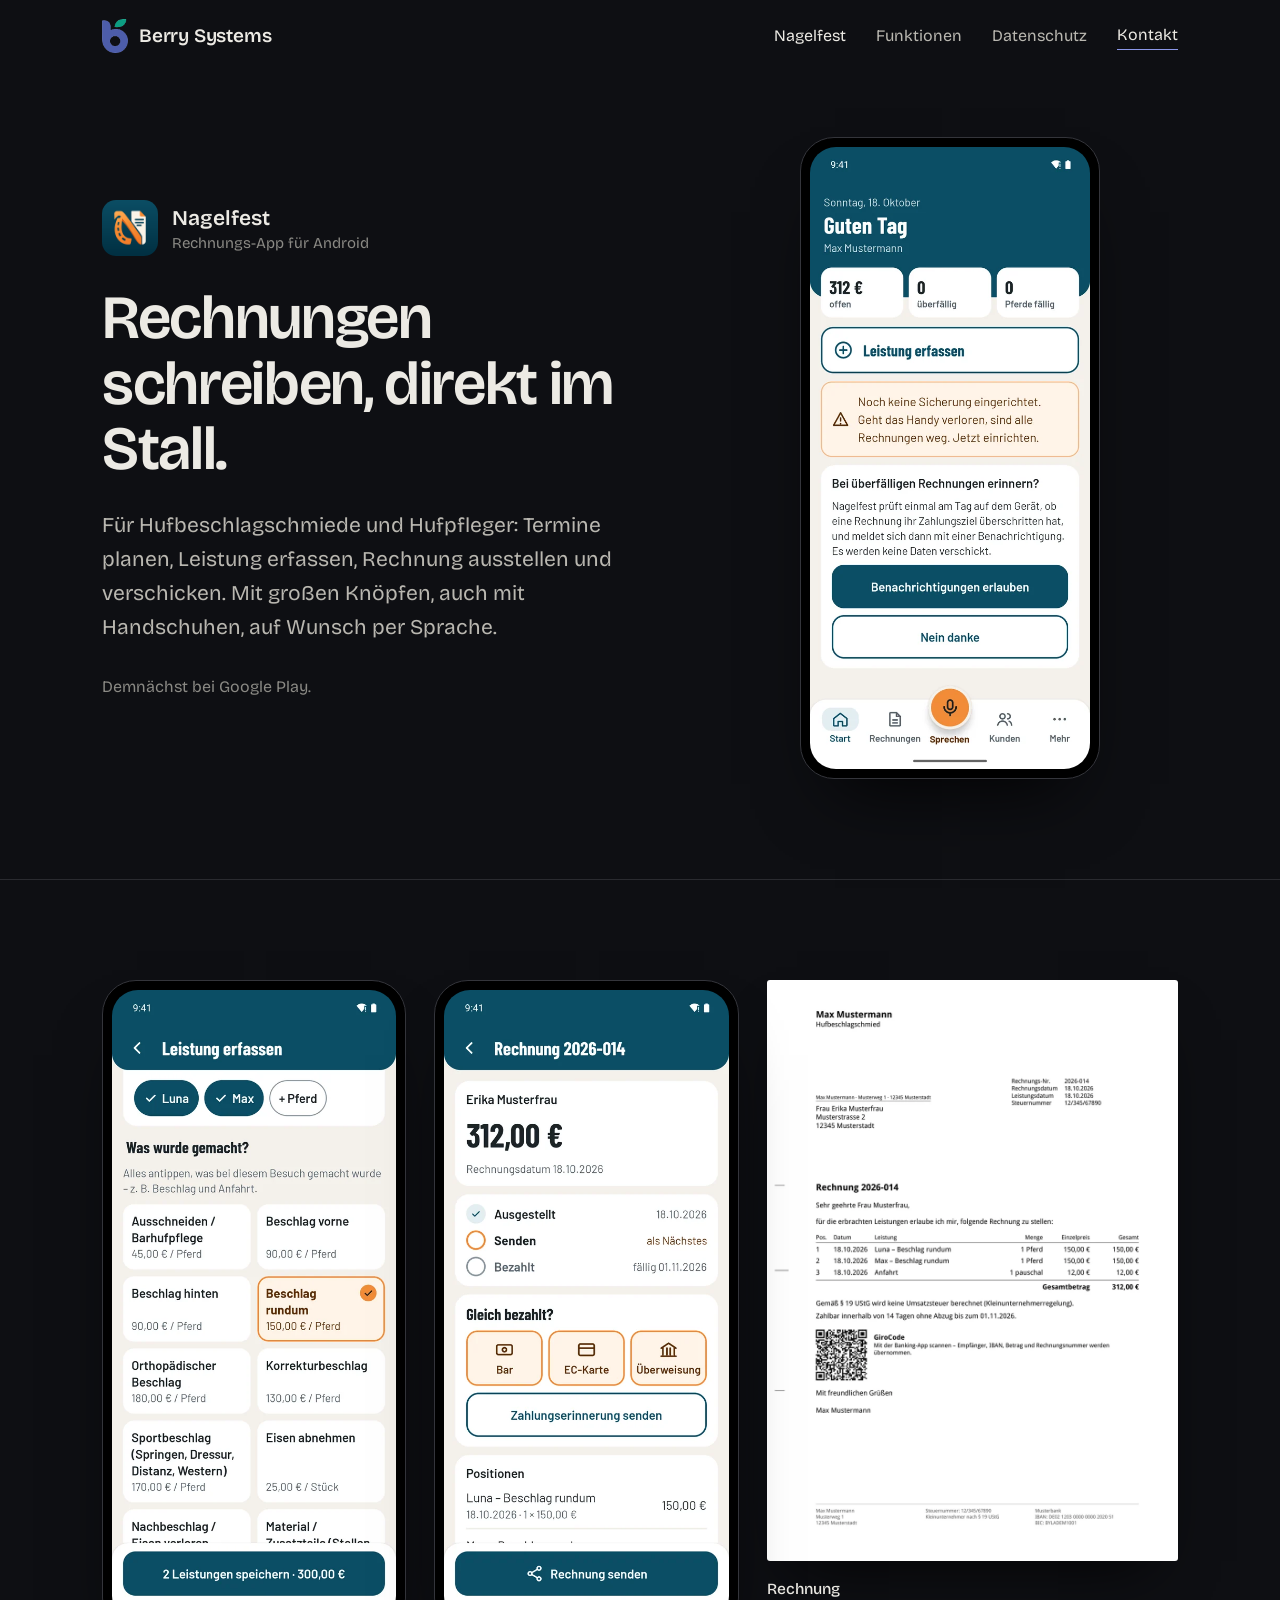
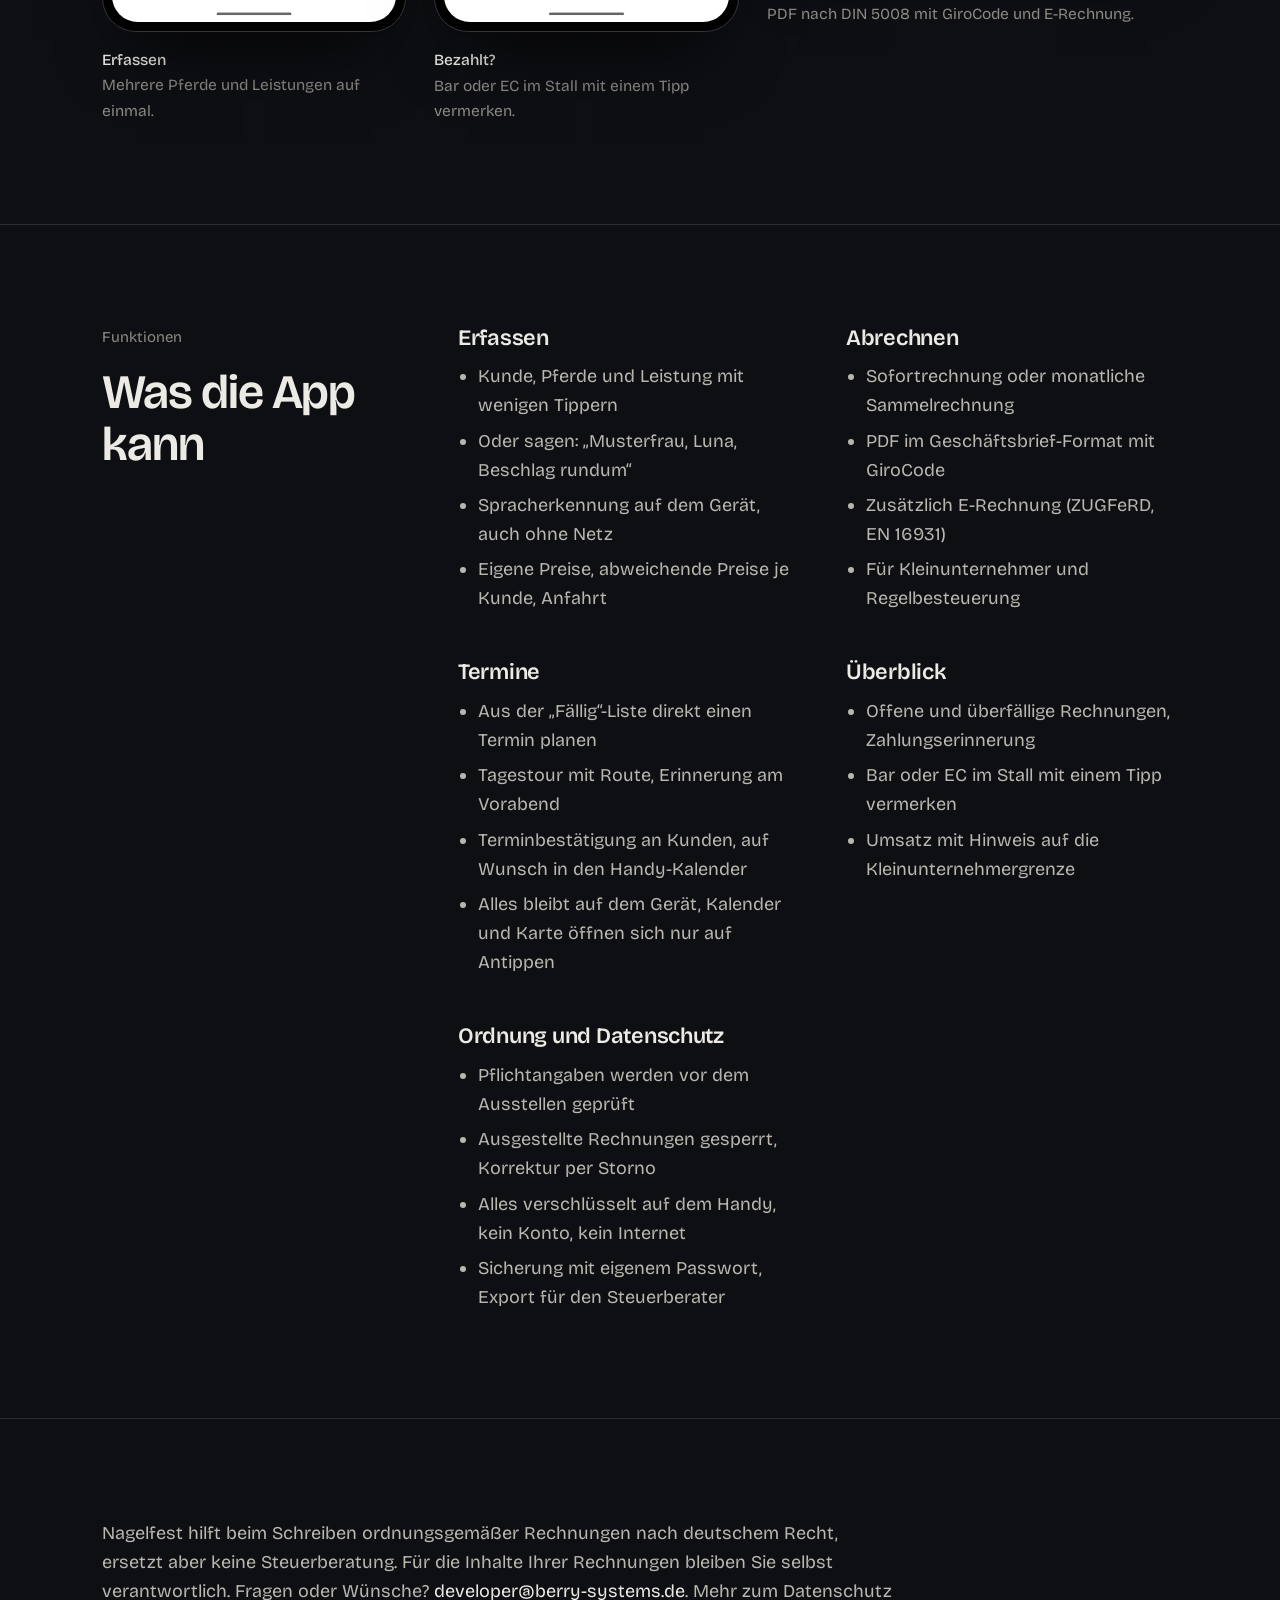
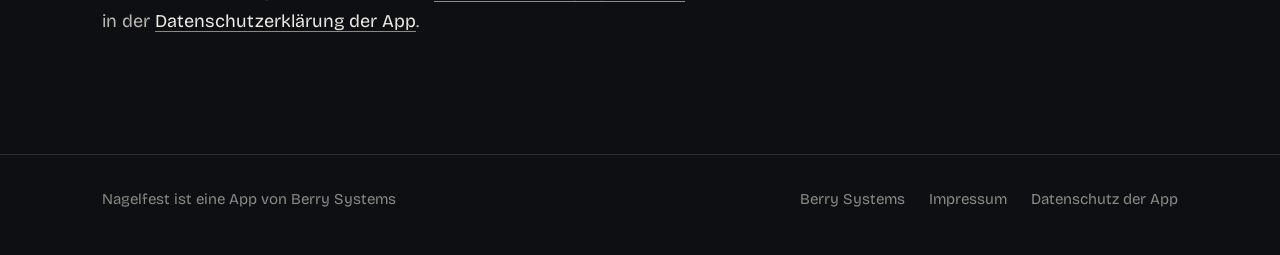
==== commit 3d341f88: "Nagelfest: Termine in App-Seite und Datenschutzerklärung (Version 0.3.0) Co-Authored-By: Claude Opus" ====
--- a/nagelfest/index.html
+++ b/nagelfest/index.html
@@ -49,7 +49,7 @@
       <div>
         <div class="app"><img src="../img/nagelfest-icon.png" alt=""><span><b>Nagelfest</b>Rechnungs-App für Android</span></div>
         <h1>Rechnungen schreiben, direkt im Stall.</h1>
-        <p class="lead">Für Hufbeschlagschmiede und Hufpfleger: Leistung erfassen, Rechnung ausstellen und verschicken.
+        <p class="lead">Für Hufbeschlagschmiede und Hufpfleger: Termine planen, Leistung erfassen, Rechnung ausstellen und verschicken.
           Mit großen Knöpfen, auch mit Handschuhen, auf Wunsch per Sprache.</p>
         <p class="soon">Demnächst bei Google Play.</p>
       </div>
@@ -93,9 +93,15 @@
             <li>Zusätzlich E-Rechnung (ZUGFeRD, EN 16931)</li>
             <li>Für Kleinunternehmer und Regelbesteuerung</li>
           </ul></div>
+          <div class="reveal"><h3>Termine</h3><ul>
+            <li>Aus der „Fällig“-Liste direkt einen Termin planen</li>
+            <li>Tagestour mit Route, Erinnerung am Vorabend</li>
+            <li>Terminbestätigung an Kunden, auf Wunsch in den Handy-Kalender</li>
+            <li>Alles bleibt auf dem Gerät, Kalender und Karte öffnen sich nur auf Antippen</li>
+          </ul></div>
           <div class="reveal"><h3>Überblick</h3><ul>
             <li>Offene und überfällige Rechnungen, Zahlungserinnerung</li>
-            <li>„Fällig“-Liste: welche Pferde wieder dran sind</li>
+            <li>Bar oder EC im Stall mit einem Tipp vermerken</li>
             <li>Umsatz mit Hinweis auf die Kleinunternehmergrenze</li>
           </ul></div>
           <div class="reveal"><h3>Ordnung und Datenschutz</h3><ul>
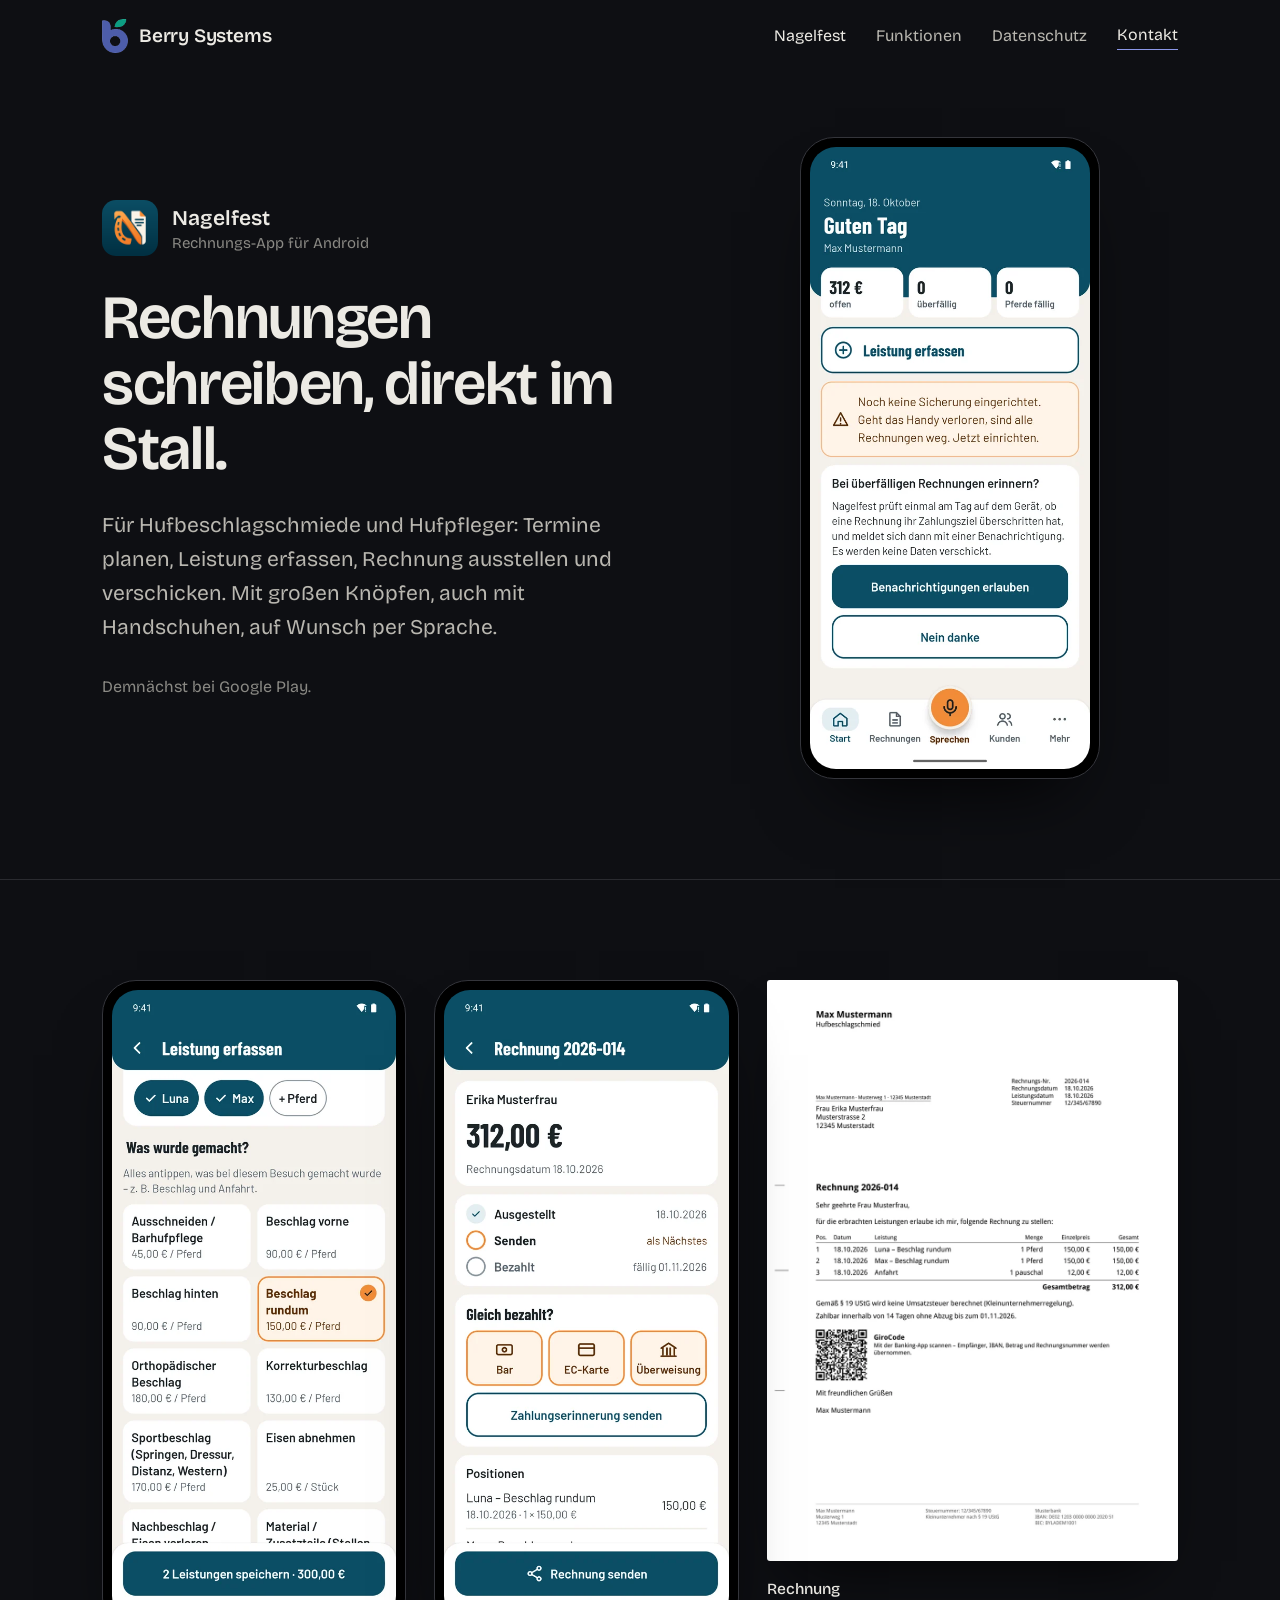
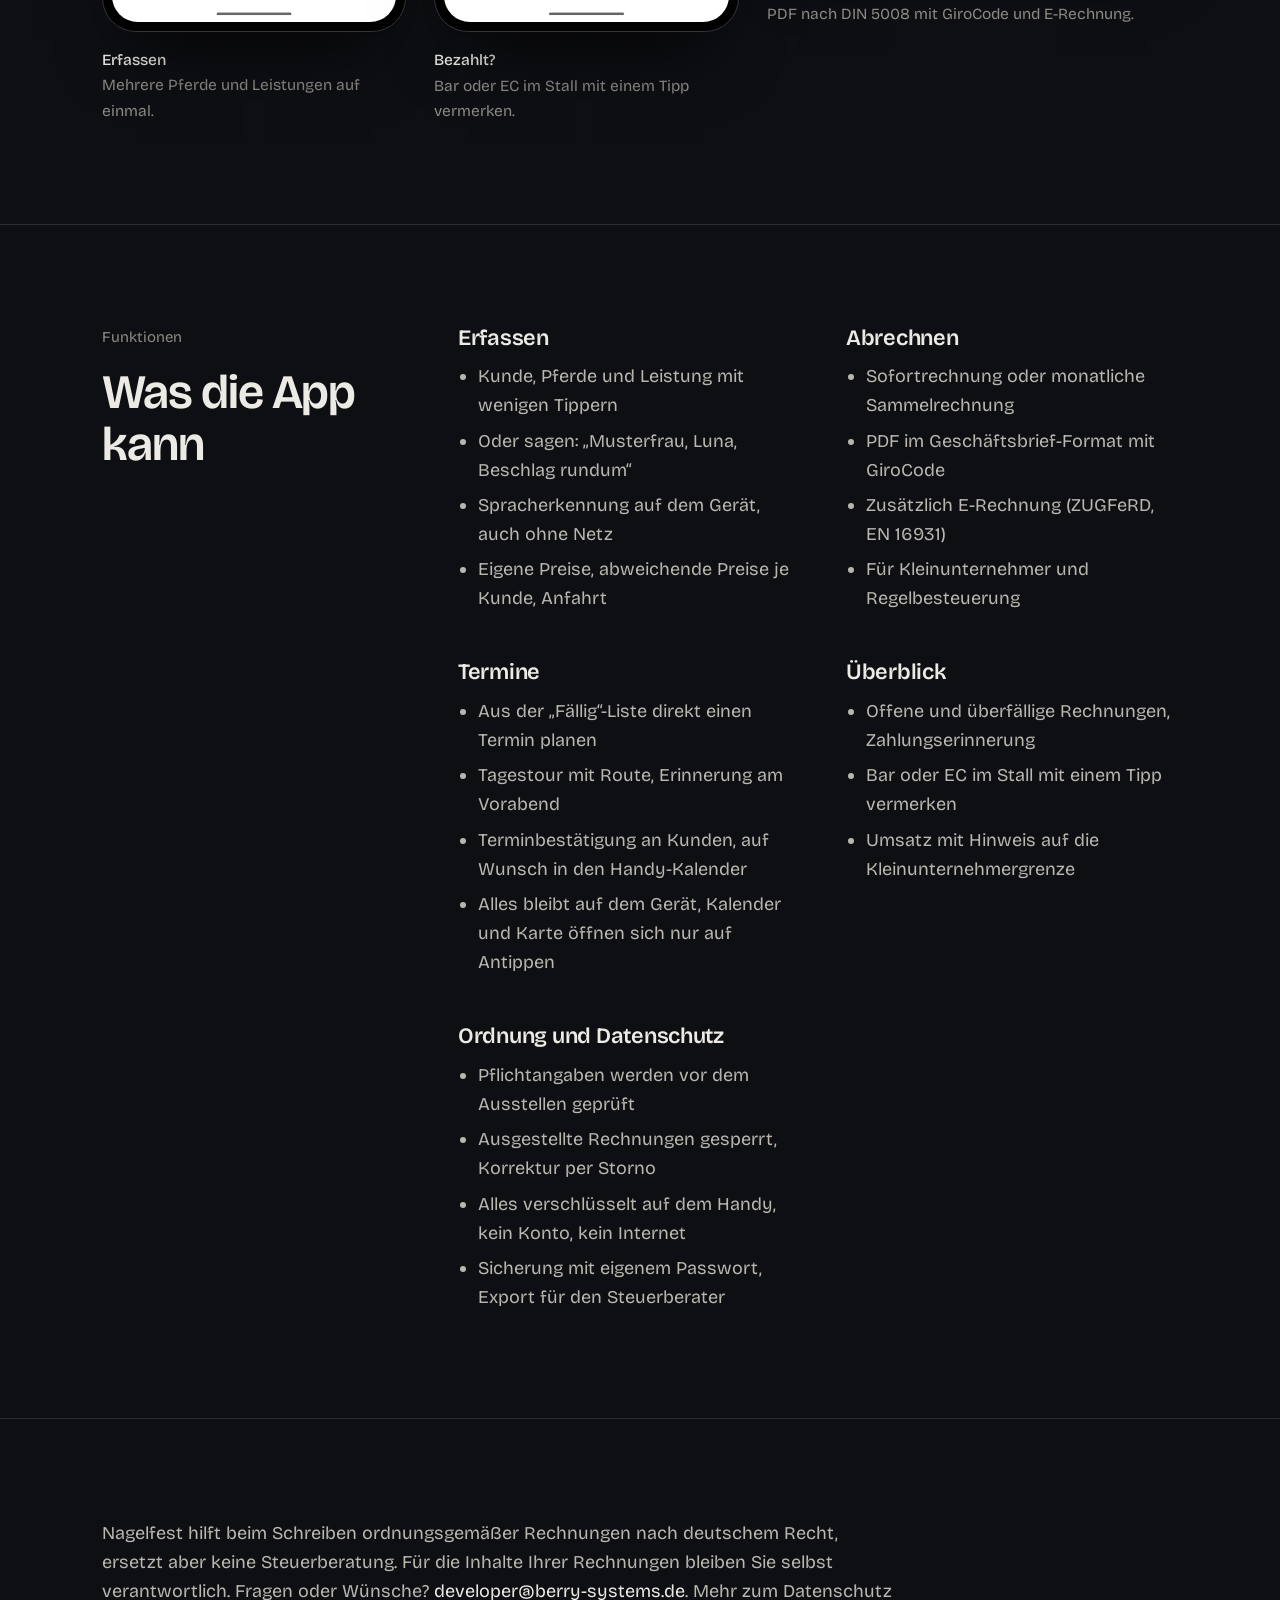
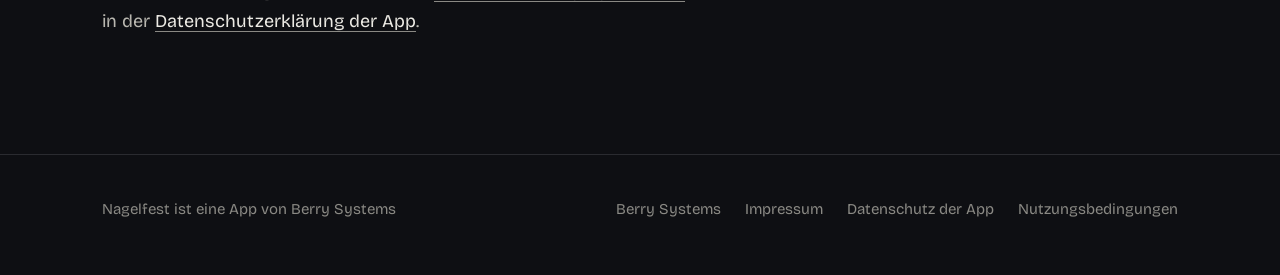
==== commit b4d89ef6: "Nagelfest: Nutzungsbedingungen (Version 1, vorläufig) Für Unternehmer, keine Steuerberatung, Datensi" ====
--- a/nagelfest/index.html
+++ b/nagelfest/index.html
@@ -28,6 +28,20 @@
   .note { color: var(--soft); max-width: 44em; }
 </style>
 <script>document.documentElement.classList.remove("no-js")</script>
+<script type="application/ld+json">
+{
+  "@context": "https://schema.org",
+  "@type": "SoftwareApplication",
+  "name": "Nagelfest",
+  "description": "Rechnungs-App für Hufbeschlagschmiede und Hufpfleger: Leistung im Stall erfassen, Rechnung nach DIN 5008 mit GiroCode und E-Rechnung ausstellen. Offline und verschlüsselt.",
+  "applicationCategory": "BusinessApplication",
+  "operatingSystem": "Android",
+  "inLanguage": "de",
+  "url": "https://berry-systems.de/nagelfest/",
+  "image": "https://berry-systems.de/img/nagelfest-icon.png",
+  "publisher": { "@id": "https://berry-systems.de/#firma" }
+}
+</script>
 </head>
 <body>
 <header class="site-head">
@@ -128,7 +142,7 @@
 <footer class="site-foot">
   <div class="wrap">
     <span>Nagelfest ist eine App von Berry Systems</span>
-    <nav><a href="../">Berry Systems</a><a href="../impressum.html">Impressum</a><a href="datenschutz.html">Datenschutz der App</a></nav>
+    <nav><a href="../">Berry Systems</a><a href="../impressum.html">Impressum</a><a href="datenschutz.html">Datenschutz der App</a><a href="nutzungsbedingungen.html">Nutzungsbedingungen</a></nav>
   </div>
 </footer>
 <script src="../js/site.js"></script>
--- a/css/site.css
+++ b/css/site.css
@@ -31,7 +31,9 @@
 .wrap { width: 100%; max-width: 1140px; margin: 0 auto; padding: 0 32px; }
 @media (max-width: 640px) { .wrap { padding: 0 20px; } }
 
-h1, h2, h3 { font-weight: 600; margin: 0; letter-spacing: -.022em; font-variation-settings: "opsz" 72; }
+h1, h2, h3 { font-weight: 600; margin: 0; letter-spacing: -.022em; font-variation-settings: "opsz" 72;
+  /* Lange deutsche Wörter ("Nutzungsbedingungen") sprengen sonst auf schmalen Handys die Breite. */
+  overflow-wrap: break-word; -webkit-hyphens: auto; hyphens: auto; }
 h1 { font-size: clamp(38px, 4.8vw, 62px); line-height: 1.06; }
 h2 { font-size: clamp(32px, 3.8vw, 48px); line-height: 1.08; }
 h3 { font-size: 22px; line-height: 1.25; letter-spacing: -.012em; font-variation-settings: "opsz" 24; }
@@ -41,15 +43,16 @@
 .site-head.scrolled { border-bottom-color: var(--line); }
 .site-head .bar { max-width: 1140px; margin: 0 auto; padding: 0 32px; height: 72px; display: flex; align-items: center; gap: 28px; }
 @media (max-width: 640px) { .site-head .bar { padding: 0 20px; } }
-.brand { display: flex; align-items: center; gap: 11px; text-decoration: none; font-weight: 600; font-size: 19px; letter-spacing: -.01em; }
+.brand { display: flex; align-items: center; gap: 11px; min-height: 44px; text-decoration: none; font-weight: 600; font-size: 19px; letter-spacing: -.01em; }
 .brand:hover { color: var(--text); }
 .brand img { width: 26px; height: auto; }
 .menu { margin-left: auto; display: flex; gap: 30px; align-items: center; }
 .menu a { text-decoration: none; color: var(--soft); font-size: 16px; }
 .menu a:hover, .menu a[aria-current="page"] { color: var(--text); }
 .menu a.contact { color: var(--text); border-bottom: 1px solid var(--accent); padding-bottom: 2px; }
-.menu-toggle { display: none; margin-left: auto; background: none; border: 1px solid var(--line); color: var(--text); font: 500 15px var(--sans); padding: 10px 16px; cursor: pointer; border-radius: 8px; }
-@media (max-width: 820px) {
+.menu-toggle { display: none; margin-left: auto; min-height: 44px; background: none; border: 1px solid var(--line); color: var(--text); font: 500 15px var(--sans); padding: 10px 16px; cursor: pointer; border-radius: 8px; }
+/* Ab hier wird das Menü zum Aufklappen; die Startseite hat sechs Punkte. */
+@media (max-width: 980px) {
   .menu-toggle { display: block; }
   .menu { position: absolute; top: 72px; left: 0; right: 0; flex-direction: column; align-items: stretch; gap: 0; background: var(--bg); border-bottom: 1px solid var(--line); padding: 4px 20px 16px; display: none; }
   .menu.open { display: flex; }
@@ -60,10 +63,10 @@
 /* Knöpfe */
 .btn { display: inline-flex; align-items: center; gap: 10px; min-height: 52px; padding: 0 24px; border-radius: 10px; background: var(--accent); color: var(--accent-ink); font: 600 17px var(--sans); text-decoration: none; transition: background .2s, transform .2s; }
 .btn:hover { background: #A5AEF0; color: var(--accent-ink); transform: translateY(-1px); }
-.textlink { font-size: 17px; }
+.textlink { font-size: 17px; display: inline-flex; align-items: center; min-height: 44px; }
 
 /* Einstieg */
-.hero { padding: 72px 0 110px; }
+.hero { padding: 72px 0 110px; overflow-x: clip; /* das schräg gestellte PDF ragt sonst bei 320 px heraus */ }
 .hero .wrap { display: grid; grid-template-columns: 1.3fr .7fr; gap: 56px; align-items: center; }
 @media (max-width: 920px) { .hero { padding: 40px 0 80px; } .hero .wrap { grid-template-columns: 1fr; gap: 56px; } }
 .byline { font-size: 15px; color: var(--muted); margin-bottom: 26px; }
@@ -90,6 +93,8 @@
 /* Warum */
 .why { display: grid; grid-template-columns: .8fr 1.2fr; gap: 64px; align-items: start; }
 @media (max-width: 900px) { .why { grid-template-columns: 1fr; gap: 36px; } }
+/* Ohne Foto: Text allein, linksbuendig wie die anderen Abschnitte */
+.why.solo { grid-template-columns: 1fr; }
 .photo-slot { aspect-ratio: 4 / 5; border: 1px dashed #3A3B42; border-radius: 6px; display: grid; place-items: center; color: var(--muted); font-size: 15px; background: repeating-linear-gradient(135deg, transparent 0 14px, rgba(255, 255, 255, .02) 14px 15px); }
 .why .text h2 { margin-bottom: 28px; }
 .why .text p { color: var(--soft); font-size: 20px; max-width: 32em; }
@@ -125,6 +130,27 @@
 .facts b { display: block; color: var(--text); font-weight: 500; margin-bottom: 4px; }
 .ref-more { margin-top: 48px; }
 
+/* Weitere Projekte als kompakte Karten */
+.projects { display: grid; grid-template-columns: repeat(auto-fill, minmax(min(320px, 100%), 1fr)); gap: 20px; margin: 0; padding: 0; list-style: none; }
+.project { display: flex; flex-direction: column; border: 1px solid var(--line); border-radius: 12px; padding: 24px 24px 20px; background: var(--bg-2); }
+.project .kind { font-size: 14px; color: var(--muted); margin-bottom: 10px; }
+.project h3 { margin-bottom: 10px; }
+.project p { color: var(--soft); font-size: 16.5px; margin: 0; }
+.project .client { color: var(--text); }
+.project .go { margin-top: auto; padding-top: 14px; }
+.project .go a { display: inline-flex; align-items: center; min-height: 44px; font-size: 16px; color: var(--accent); text-decoration: none; }
+.project .go a:hover { text-decoration: underline; }
+.projects-intro { color: var(--soft); font-size: 19px; margin: 0; max-width: 34em; }
+
+/* KI-Workshops */
+.workshops { display: grid; grid-template-columns: 1fr 1fr; gap: 20px 40px; margin: 0 0 36px; padding: 0; list-style: none; }
+@media (max-width: 640px) { .workshops { grid-template-columns: 1fr; } }
+.workshops li { border-top: 2px solid var(--accent); padding-top: 16px; }
+.workshops b { display: block; color: var(--text); font-weight: 500; margin-bottom: 4px; font-size: 19px; }
+.workshops span { color: var(--soft); font-size: 16.5px; }
+.workshop-text { color: var(--soft); font-size: 19px; max-width: 34em; margin: 0; }
+.services .ex a { color: var(--soft); }
+
 /* Ablauf */
 .steps { list-style: none; margin: 0; padding: 0; display: grid; grid-template-columns: repeat(2, 1fr); gap: 44px 56px; counter-reset: s; }
 @media (max-width: 520px) { .steps { grid-template-columns: 1fr; } }
@@ -144,16 +170,18 @@
 
 /* Kontakt */
 .contact h2 { font-size: clamp(36px, 5vw, 64px); margin-bottom: 36px; }
-.contact .mail { font-size: clamp(24px, 3.6vw, 44px); font-weight: 500; letter-spacing: -.02em; text-decoration-thickness: 2px; text-decoration-color: var(--accent); word-break: break-word; }
-.contact .phone { display: block; margin-top: 18px; font-size: 20px; color: var(--soft); text-decoration: none; }
+.contact .mail { display: inline-block; padding-block: 6px; font-size: clamp(22px, 3.6vw, 44px); font-weight: 500; letter-spacing: -.02em; text-decoration-thickness: 2px; text-decoration-color: var(--accent); overflow-wrap: anywhere; }
+.contact .phone { display: flex; align-items: center; width: fit-content; min-height: 44px; margin-top: 12px; font-size: 20px; color: var(--soft); text-decoration: none; }
 .contact .phone:hover { color: var(--accent); }
 .contact p.small { margin-top: 40px; color: var(--muted); font-size: 16px; max-width: 34em; }
 
 /* Fußzeile */
 .site-foot { border-top: 1px solid var(--line); padding: 32px 0 44px; color: var(--muted); font-size: 15px; }
 .site-foot .wrap { display: flex; flex-wrap: wrap; gap: 14px 28px; }
-.site-foot nav { margin-left: auto; display: flex; gap: 24px; flex-wrap: wrap; }
-.site-foot a { color: var(--muted); text-decoration: none; }
+.site-foot .wrap { align-items: center; }
+.site-foot nav { margin-left: auto; display: flex; gap: 4px 24px; flex-wrap: wrap; }
+.site-foot a { color: var(--muted); text-decoration: none; display: inline-flex; align-items: center; min-height: 44px; }
+@media (max-width: 640px) { .site-foot nav { margin-left: 0; } }
 .site-foot a:hover { color: var(--text); }
 
 /* Textseiten */
@@ -162,14 +190,15 @@
 .doc h1 { font-size: clamp(40px, 5vw, 60px); margin-bottom: 14px; }
 .doc h2 { font-size: 25px; margin: 44px 0 10px; }
 .doc .lead { color: var(--soft); font-size: 19px; }
-.doc p, .doc li, .doc td, .doc address { color: var(--soft); font-style: normal; }
+.doc p, .doc li, .doc td, .doc address { color: var(--soft); font-style: normal; overflow-wrap: break-word; -webkit-hyphens: auto; hyphens: auto; }
 .doc .card-plain { border: 1px solid var(--line); border-radius: 8px; padding: 18px 22px; margin: 20px 0; background: var(--bg-2); }
 .doc .card-plain ul { margin: 0; padding-left: 20px; }
 .doc table { width: 100%; border-collapse: collapse; font-size: 15.5px; }
 .doc th, .doc td { text-align: left; vertical-align: top; padding: 10px 8px; border-bottom: 1px solid var(--line); }
 .doc th { color: var(--text); font-weight: 500; }
 .doc .table-scroll { overflow-x: auto; }
-.doc a { color: var(--accent); }
+.doc a { color: var(--accent); overflow-wrap: anywhere; /* lange URLs in Datenschutzerklärungen */ }
+@media (max-width: 640px) { .doc table { font-size: 14.5px; } .doc th, .doc td { padding: 8px 6px; } }
 
 /* Ruhiges Einblenden */
 .reveal { opacity: 0; transform: translateY(18px); transition: opacity .7s ease, transform .7s ease; }
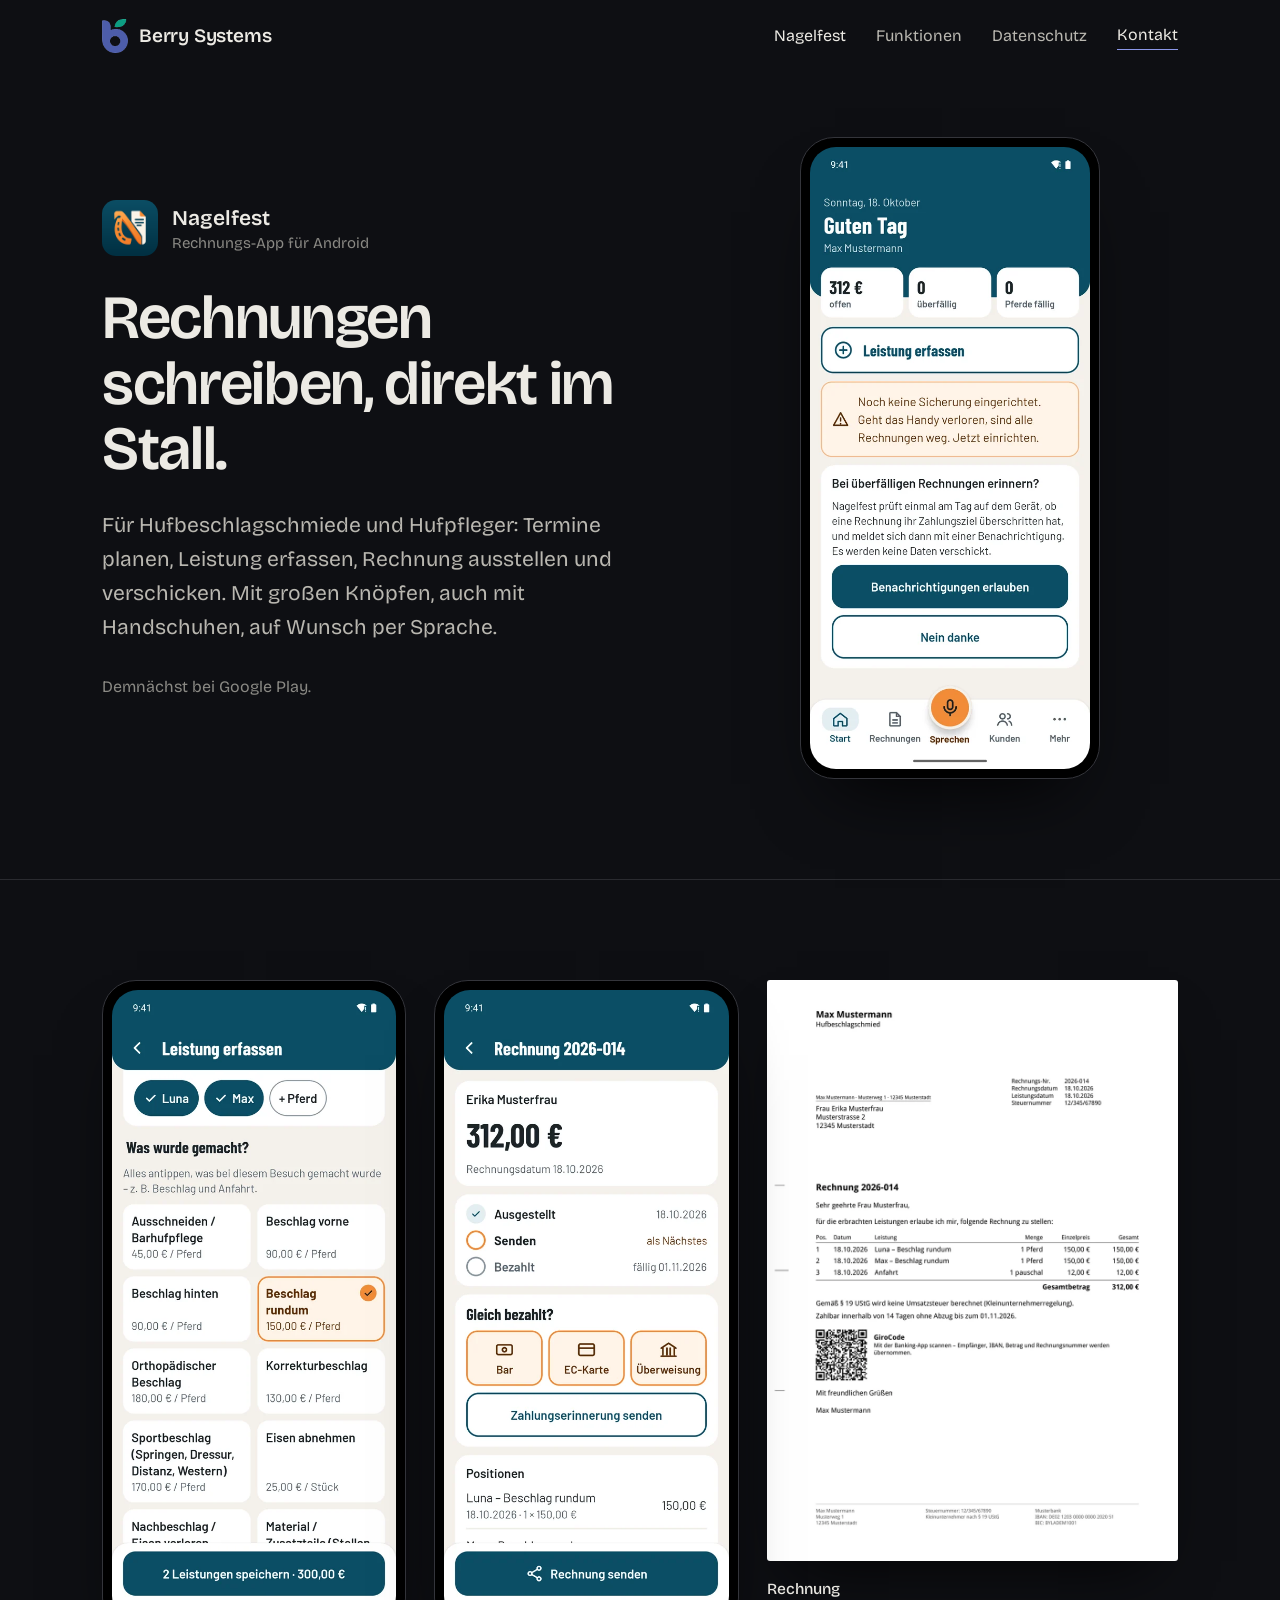
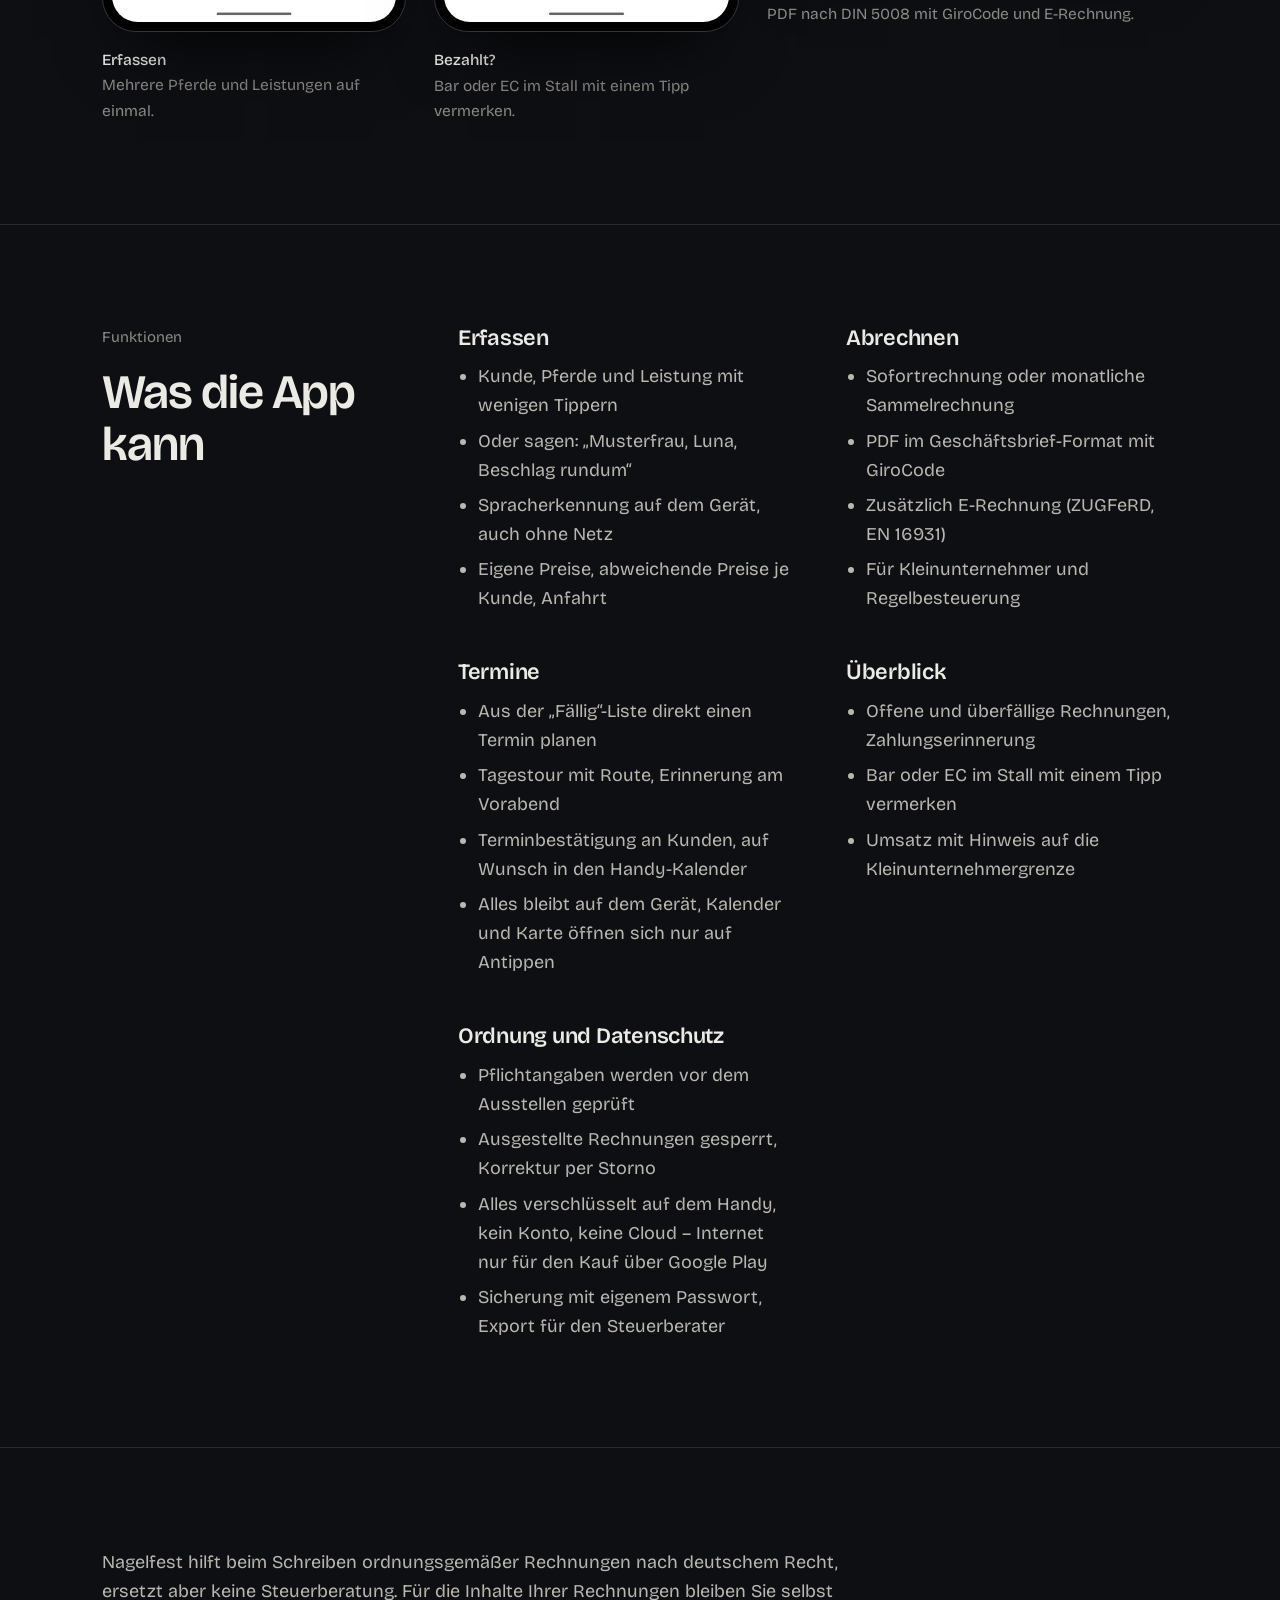
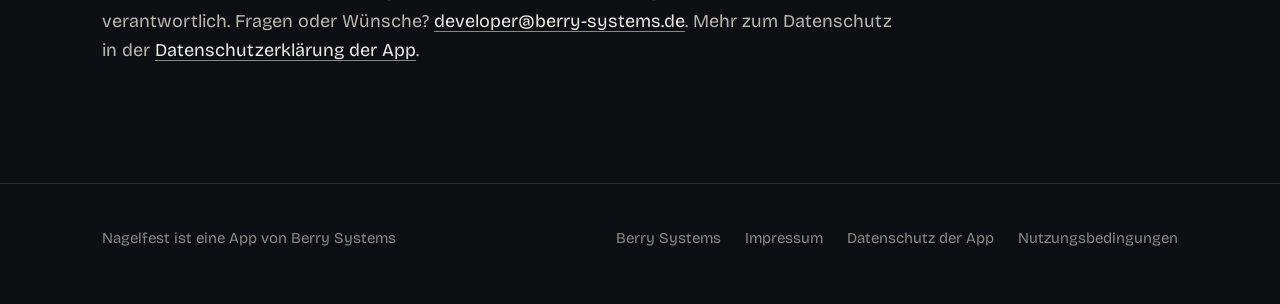
==== commit ae2672c5: "Nagelfest: Rechtstexte für Nagelfest Pro (Käufe über Google Play) Datenschutzerklärung: Internet nur" ====
--- a/nagelfest/index.html
+++ b/nagelfest/index.html
@@ -121,7 +121,7 @@
           <div class="reveal"><h3>Ordnung und Datenschutz</h3><ul>
             <li>Pflichtangaben werden vor dem Ausstellen geprüft</li>
             <li>Ausgestellte Rechnungen gesperrt, Korrektur per Storno</li>
-            <li>Alles verschlüsselt auf dem Handy, kein Konto, kein Internet</li>
+            <li>Alles verschlüsselt auf dem Handy, kein Konto, keine Cloud – Internet nur für den Kauf über Google Play</li>
             <li>Sicherung mit eigenem Passwort, Export für den Steuerberater</li>
           </ul></div>
         </div>
